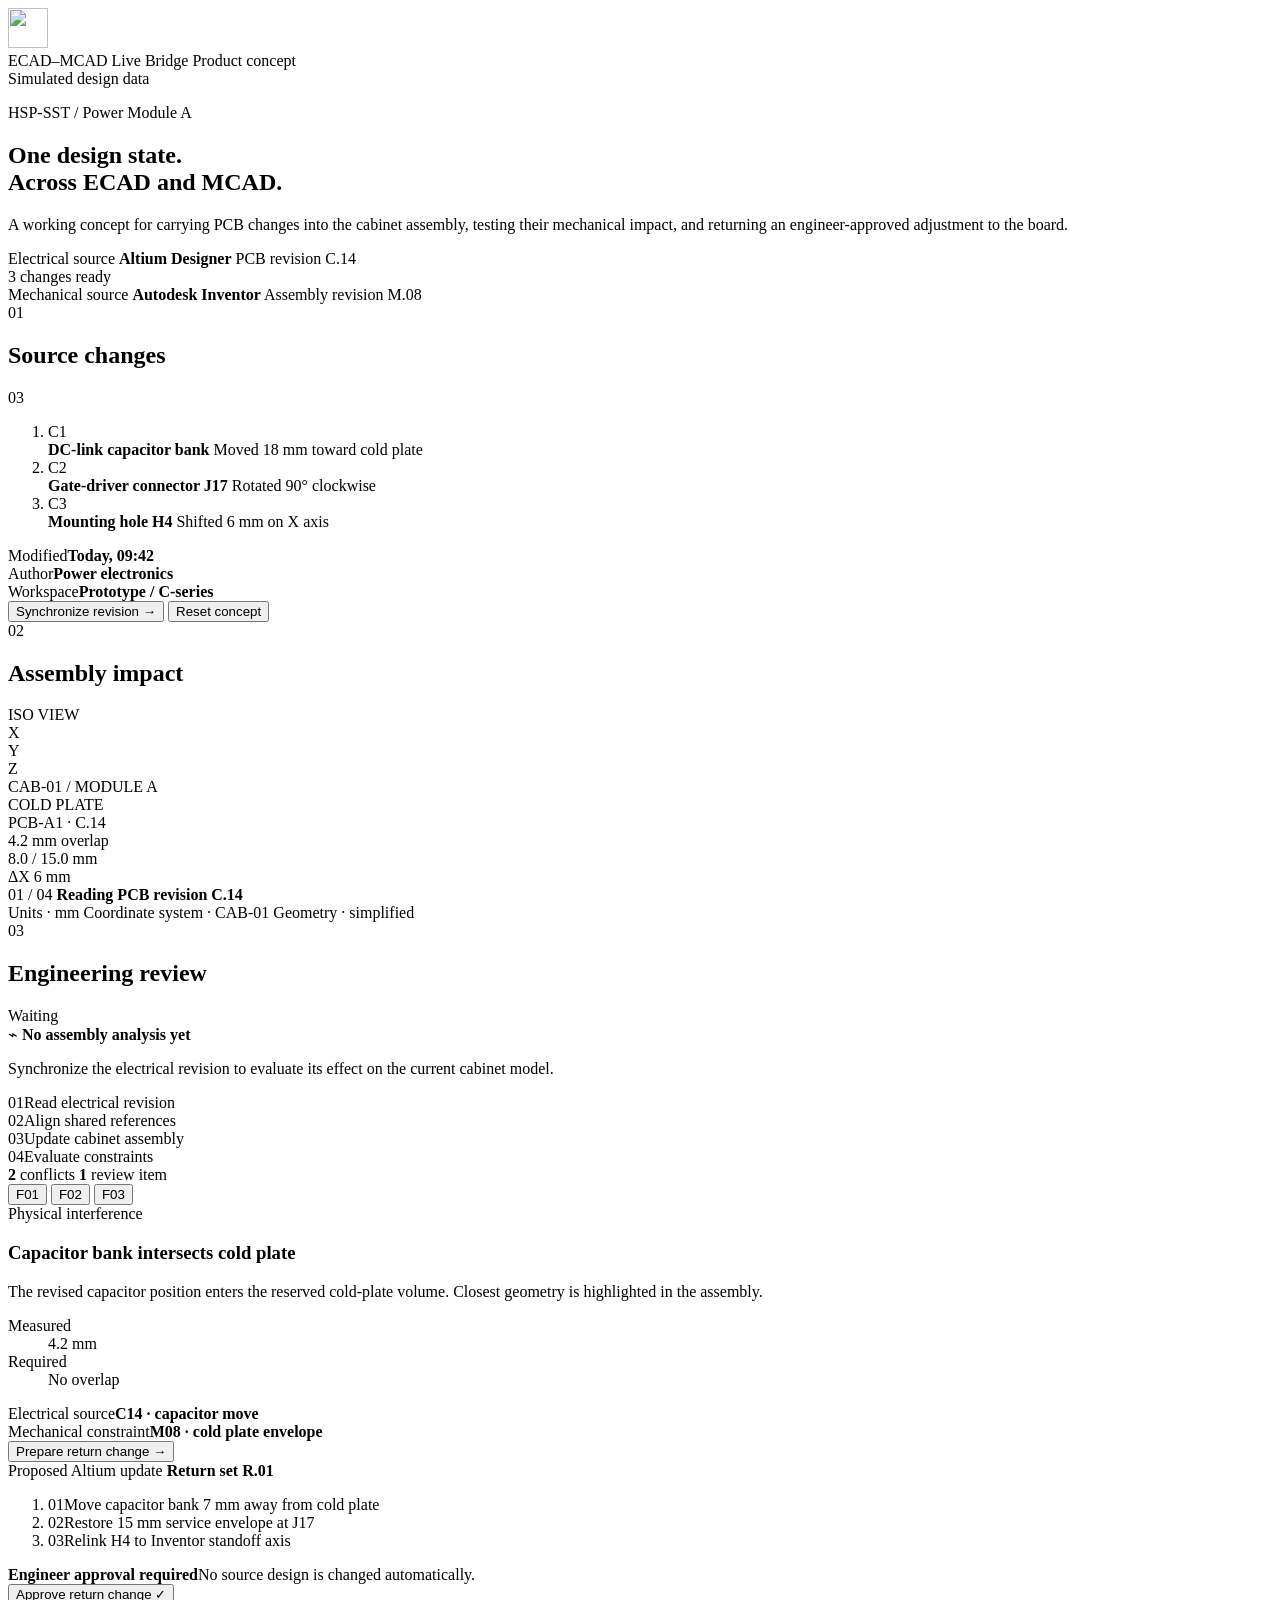
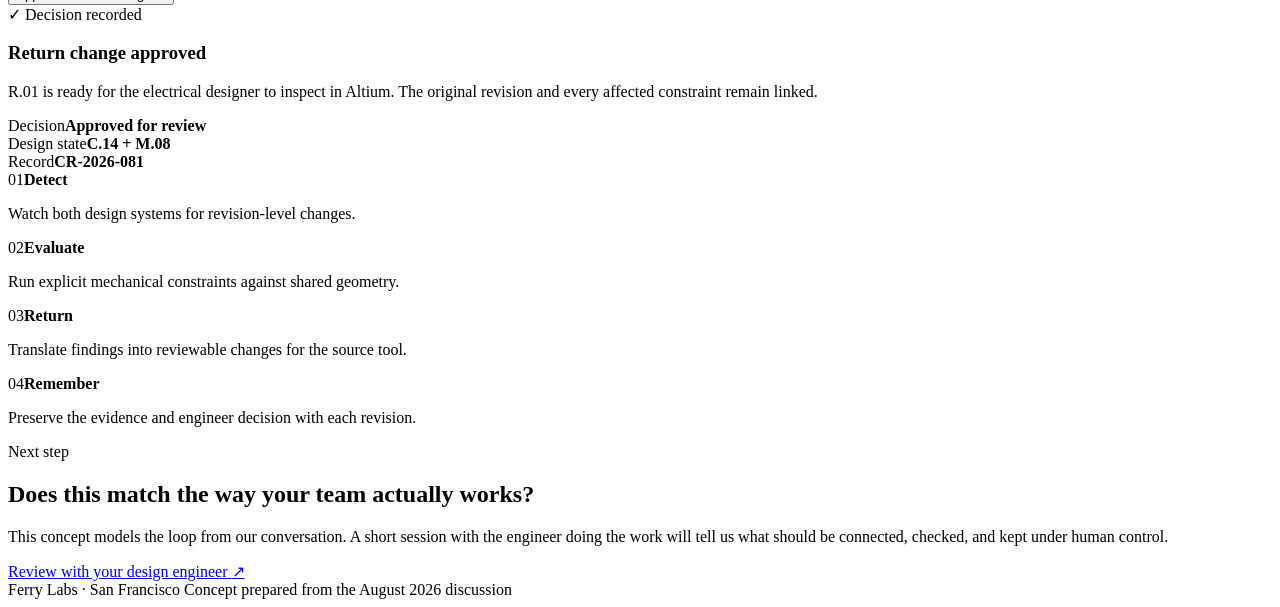
==== hyperscale-bridge.html @ 109f5da9 "Build Hyperscale ECAD-MCAD concept interface" ====
<!doctype html>
<html lang="en" data-stage="ready">
<head>
  <meta charset="utf-8">
  <meta name="viewport" content="width=device-width, initial-scale=1">
  <meta name="robots" content="noindex,nofollow">
  <title>ECAD–MCAD Live Bridge — Ferry Labs</title>
  <meta name="description" content="A Ferry Labs product concept for reviewing design changes across Altium Designer and Autodesk Inventor.">
  <link rel="icon" href="favicon.svg" type="image/svg+xml">
  <link rel="stylesheet" href="hyperscale-bridge.css?v=20260805">
  <script>document.documentElement.classList.add('js')</script>
</head>
<body>
  <header class="topbar">
    <a class="ferry-mark" href="index.html" aria-label="Ferry Labs home">
      <img src="ferry-logo-mark.png" alt="" width="40" height="40">
    </a>
    <div class="product-lockup">
      <span class="product-name">ECAD–MCAD Live Bridge</span>
      <span class="concept-label">Product concept</span>
    </div>
    <div class="simulation-note">
      <span class="simulation-dot" aria-hidden="true"></span>
      Simulated design data
    </div>
  </header>

  <main>
    <section class="intro" aria-labelledby="page-title">
      <div>
        <p class="eyebrow">HSP-SST / Power Module A</p>
        <h1 id="page-title">One design state.<br>Across ECAD and MCAD.</h1>
      </div>
      <p class="intro-copy">A working concept for carrying PCB changes into the cabinet assembly, testing their mechanical impact, and returning an engineer-approved adjustment to the board.</p>
    </section>

    <section class="connection-strip" aria-label="Connected design revisions">
      <article class="source-system">
        <div class="source-icon source-icon--pcb" aria-hidden="true"><i></i><i></i><i></i><i></i></div>
        <div>
          <span class="system-kicker">Electrical source</span>
          <strong>Altium Designer</strong>
          <span class="revision">PCB revision C.14</span>
        </div>
      </article>
      <div class="bridge-status" aria-live="polite">
        <span class="bridge-line" aria-hidden="true"></span>
        <span class="bridge-status-copy" data-status-copy>3 changes ready</span>
        <span class="bridge-line" aria-hidden="true"></span>
      </div>
      <article class="source-system source-system--right">
        <div class="source-icon source-icon--cad" aria-hidden="true"><i></i><i></i><i></i></div>
        <div>
          <span class="system-kicker">Mechanical source</span>
          <strong>Autodesk Inventor</strong>
          <span class="revision">Assembly revision M.08</span>
        </div>
      </article>
    </section>

    <section class="workbench" aria-label="Design synchronization workbench">
      <aside class="revision-panel panel">
        <div class="panel-heading">
          <div>
            <span class="panel-index">01</span>
            <h2>Source changes</h2>
          </div>
          <span class="count">03</span>
        </div>

        <ol class="change-list">
          <li class="change-row" data-change="cap-bank">
            <span class="change-number">C1</span>
            <div>
              <strong>DC-link capacitor bank</strong>
              <span>Moved 18 mm toward cold plate</span>
            </div>
            <span class="change-state" aria-label="Changed"></span>
          </li>
          <li class="change-row" data-change="gate-connector">
            <span class="change-number">C2</span>
            <div>
              <strong>Gate-driver connector J17</strong>
              <span>Rotated 90° clockwise</span>
            </div>
            <span class="change-state" aria-label="Changed"></span>
          </li>
          <li class="change-row" data-change="mount-h4">
            <span class="change-number">C3</span>
            <div>
              <strong>Mounting hole H4</strong>
              <span>Shifted 6 mm on X axis</span>
            </div>
            <span class="change-state" aria-label="Changed"></span>
          </li>
        </ol>

        <div class="revision-meta">
          <div><span>Modified</span><strong>Today, 09:42</strong></div>
          <div><span>Author</span><strong>Power electronics</strong></div>
          <div><span>Workspace</span><strong>Prototype / C-series</strong></div>
        </div>

        <button class="primary-action when-ready" type="button" data-action="START_SYNC">
          <span>Synchronize revision</span>
          <span aria-hidden="true">→</span>
        </button>
        <button class="text-action when-not-ready" type="button" data-action="RESET">Reset concept</button>
      </aside>

      <section class="model-panel panel" aria-labelledby="assembly-heading">
        <div class="panel-heading model-heading">
          <div>
            <span class="panel-index">02</span>
            <h2 id="assembly-heading">Assembly impact</h2>
          </div>
          <span class="view-control" aria-label="Isometric model view">ISO VIEW</span>
        </div>

        <div class="model-canvas" data-model-part="cabinet">
          <div class="axis axis--x"><span>X</span></div>
          <div class="axis axis--y"><span>Y</span></div>
          <div class="axis axis--z"><span>Z</span></div>

          <div class="cabinet-frame" aria-label="Simplified solid-state transformer cabinet model">
            <div class="cabinet-label">CAB-01 / MODULE A</div>
            <div class="rail rail--left"></div>
            <div class="rail rail--right"></div>
            <div class="cold-plate" data-model-part="cold-plate">
              <span>COLD PLATE</span>
              <i></i><i></i><i></i><i></i><i></i>
            </div>
            <div class="pcb" data-model-part="pcb">
              <span class="pcb-label">PCB-A1 · C.14</span>
              <div class="trace trace--one"></div>
              <div class="trace trace--two"></div>
              <div class="trace trace--three"></div>
              <div class="capacitor-bank" data-model-part="capacitor">
                <i></i><i></i><i></i><i></i>
              </div>
              <div class="connector" data-model-part="connector"><i></i><i></i><i></i></div>
              <div class="mount-point mount-point--one"></div>
              <div class="mount-point mount-point--two"></div>
              <div class="mount-point mount-point--three"></div>
              <div class="mount-point mount-point--four" data-model-part="mount"></div>
            </div>
            <div class="standoff-target" aria-hidden="true"></div>
            <div class="dimension dimension--collision"><span>4.2 mm overlap</span></div>
            <div class="dimension dimension--access"><span>8.0 / 15.0 mm</span></div>
            <div class="dimension dimension--mount"><span>ΔX 6 mm</span></div>
          </div>

          <div class="sync-overlay" aria-live="polite">
            <div class="sync-readout">
              <span class="sync-index" data-sync-index>01 / 04</span>
              <strong data-sync-label>Reading PCB revision C.14</strong>
              <span class="sync-meter"><i data-sync-meter></i></span>
            </div>
          </div>

          <div class="model-footer">
            <span>Units · mm</span>
            <span>Coordinate system · CAB-01</span>
            <span>Geometry · simplified</span>
          </div>
        </div>
      </section>

      <aside class="review-panel panel">
        <div class="panel-heading">
          <div>
            <span class="panel-index">03</span>
            <h2>Engineering review</h2>
          </div>
          <span class="review-status" data-review-status>Waiting</span>
        </div>

        <div class="empty-review when-ready">
          <span class="empty-mark" aria-hidden="true">⌁</span>
          <strong>No assembly analysis yet</strong>
          <p>Synchronize the electrical revision to evaluate its effect on the current cabinet model.</p>
        </div>

        <div class="sync-steps when-syncing" aria-label="Synchronization progress">
          <div class="sync-step" data-sync-step="0"><span>01</span>Read electrical revision</div>
          <div class="sync-step" data-sync-step="1"><span>02</span>Align shared references</div>
          <div class="sync-step" data-sync-step="2"><span>03</span>Update cabinet assembly</div>
          <div class="sync-step" data-sync-step="3"><span>04</span>Evaluate constraints</div>
        </div>

        <div class="review-content when-review">
          <div class="finding-summary">
            <span><strong>2</strong> conflicts</span>
            <span><strong>1</strong> review item</span>
          </div>

          <div class="finding-tabs" role="tablist" aria-label="Assembly findings">
            <button type="button" role="tab" aria-selected="true" data-finding="cold-plate">F01</button>
            <button type="button" role="tab" aria-selected="false" data-finding="service-access">F02</button>
            <button type="button" role="tab" aria-selected="false" data-finding="standoff">F03</button>
          </div>

          <article class="finding-detail" aria-live="polite">
            <span class="finding-type" data-finding-label>Physical interference</span>
            <h3 data-finding-title>Capacitor bank intersects cold plate</h3>
            <p data-finding-description>The revised capacitor position enters the reserved cold-plate volume. Closest geometry is highlighted in the assembly.</p>
            <dl class="finding-measures">
              <div><dt>Measured</dt><dd data-finding-measure>4.2 mm</dd></div>
              <div><dt>Required</dt><dd data-finding-expected>No overlap</dd></div>
            </dl>
            <div class="traceability">
              <div><span>Electrical source</span><strong data-finding-source>C14 · capacitor move</strong></div>
              <div><span>Mechanical constraint</span><strong data-finding-constraint>M08 · cold plate envelope</strong></div>
            </div>
          </article>

          <button class="primary-action when-review-only" type="button" data-action="CREATE_PROPOSAL">
            <span>Prepare return change</span>
            <span aria-hidden="true">→</span>
          </button>
        </div>

        <div class="proposal when-proposed">
          <div class="proposal-heading">
            <span>Proposed Altium update</span>
            <strong>Return set R.01</strong>
          </div>
          <ol>
            <li><span>01</span>Move capacitor bank 7 mm away from cold plate</li>
            <li><span>02</span>Restore 15 mm service envelope at J17</li>
            <li><span>03</span>Relink H4 to Inventor standoff axis</li>
          </ol>
          <div class="approval-gate">
            <span class="lock-mark" aria-hidden="true"></span>
            <div><strong>Engineer approval required</strong><span>No source design is changed automatically.</span></div>
          </div>
          <button class="primary-action" type="button" data-action="APPROVE">
            <span>Approve return change</span>
            <span aria-hidden="true">✓</span>
          </button>
        </div>

        <div class="approved-state when-approved">
          <span class="approved-mark" aria-hidden="true">✓</span>
          <span class="finding-type">Decision recorded</span>
          <h3>Return change approved</h3>
          <p>R.01 is ready for the electrical designer to inspect in Altium. The original revision and every affected constraint remain linked.</p>
          <div class="ledger">
            <div><span>Decision</span><strong>Approved for review</strong></div>
            <div><span>Design state</span><strong>C.14 + M.08</strong></div>
            <div><span>Record</span><strong>CR-2026-081</strong></div>
          </div>
        </div>
      </aside>
    </section>

    <section class="principle-strip" aria-label="Product principles">
      <div><span>01</span><strong>Detect</strong><p>Watch both design systems for revision-level changes.</p></div>
      <div><span>02</span><strong>Evaluate</strong><p>Run explicit mechanical constraints against shared geometry.</p></div>
      <div><span>03</span><strong>Return</strong><p>Translate findings into reviewable changes for the source tool.</p></div>
      <div><span>04</span><strong>Remember</strong><p>Preserve the evidence and engineer decision with each revision.</p></div>
    </section>

    <section class="final-cta">
      <div>
        <p class="eyebrow">Next step</p>
        <h2>Does this match the way your team actually works?</h2>
        <p>This concept models the loop from our conversation. A short session with the engineer doing the work will tell us what should be connected, checked, and kept under human control.</p>
      </div>
      <a href="mailto:contact@ferrylabs.ai?subject=Hyperscale%20Power%20design%20workflow">
        <span>Review with your design engineer</span>
        <span aria-hidden="true">↗</span>
      </a>
    </section>
  </main>

  <footer>
    <span>Ferry Labs · San Francisco</span>
    <span>Concept prepared from the August 2026 discussion</span>
  </footer>
  <script type="module" src="hyperscale-bridge.js?v=20260805"></script>
</body>
</html>
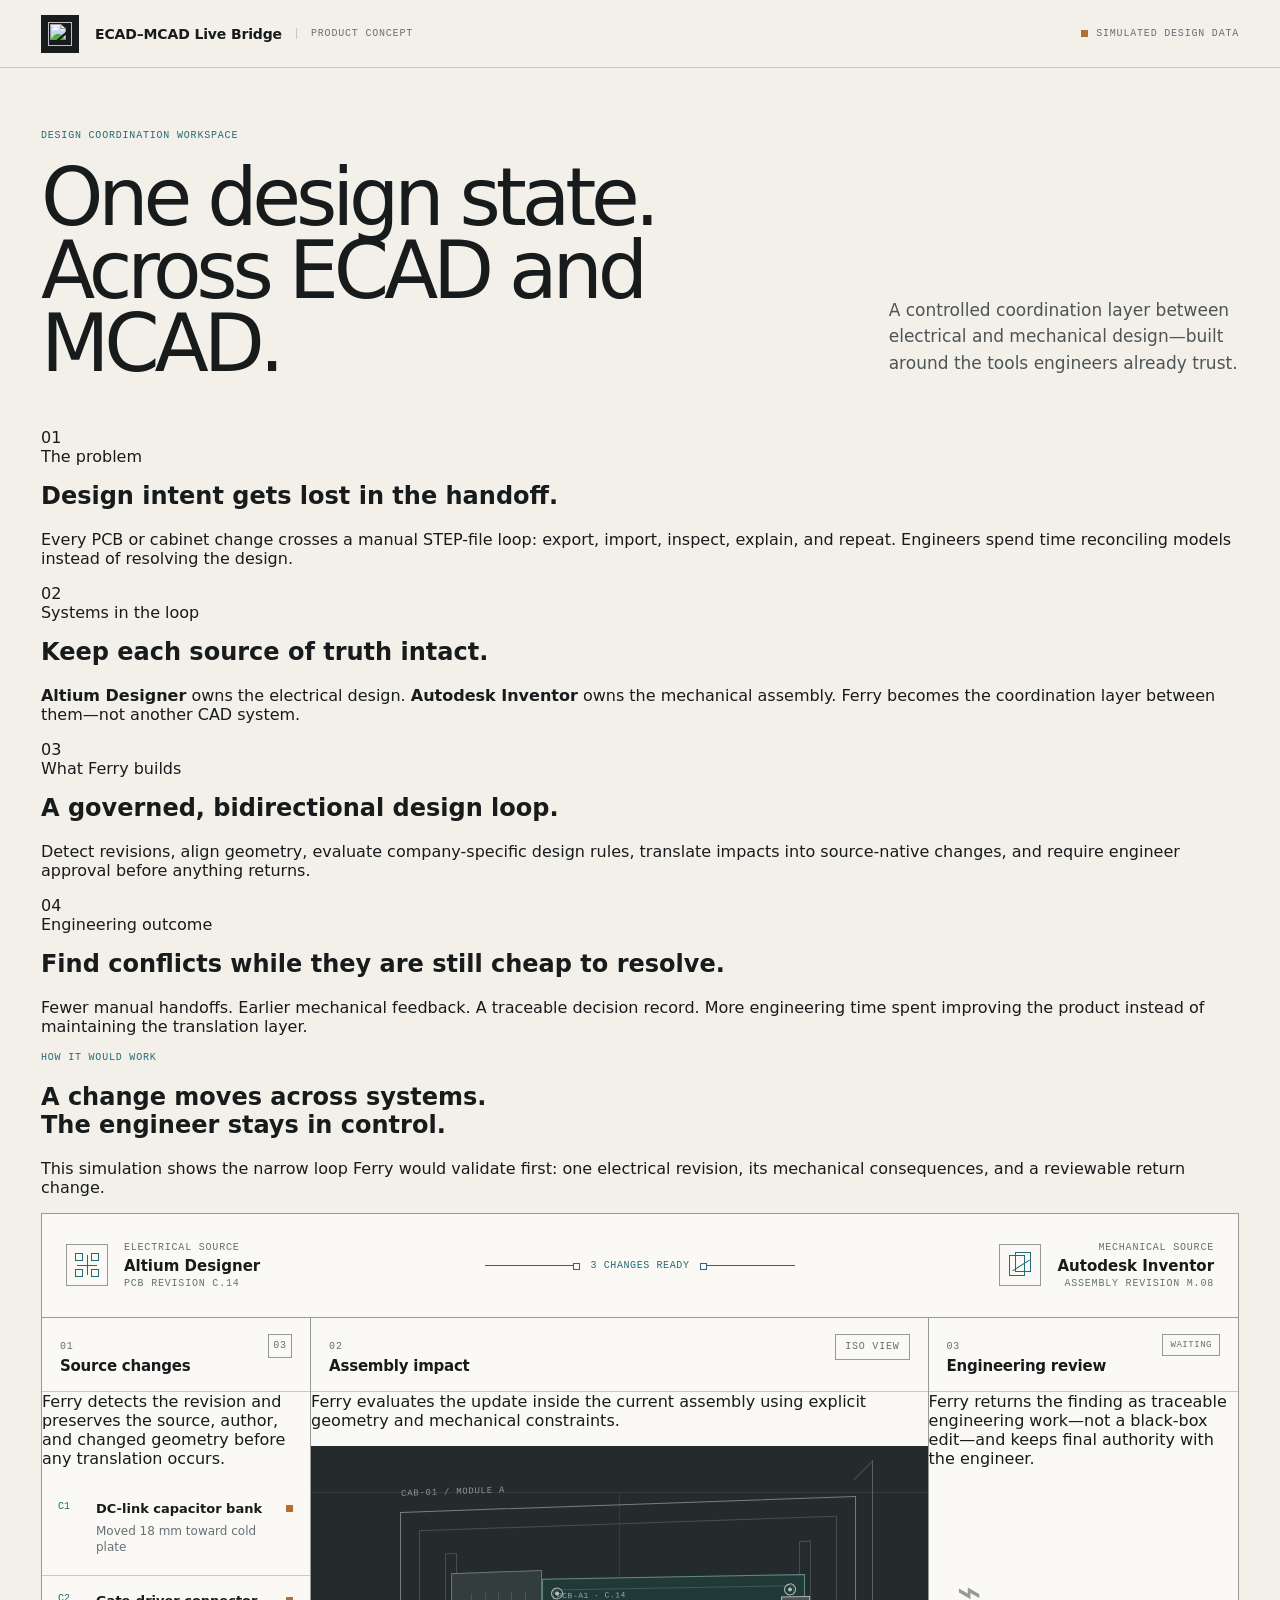
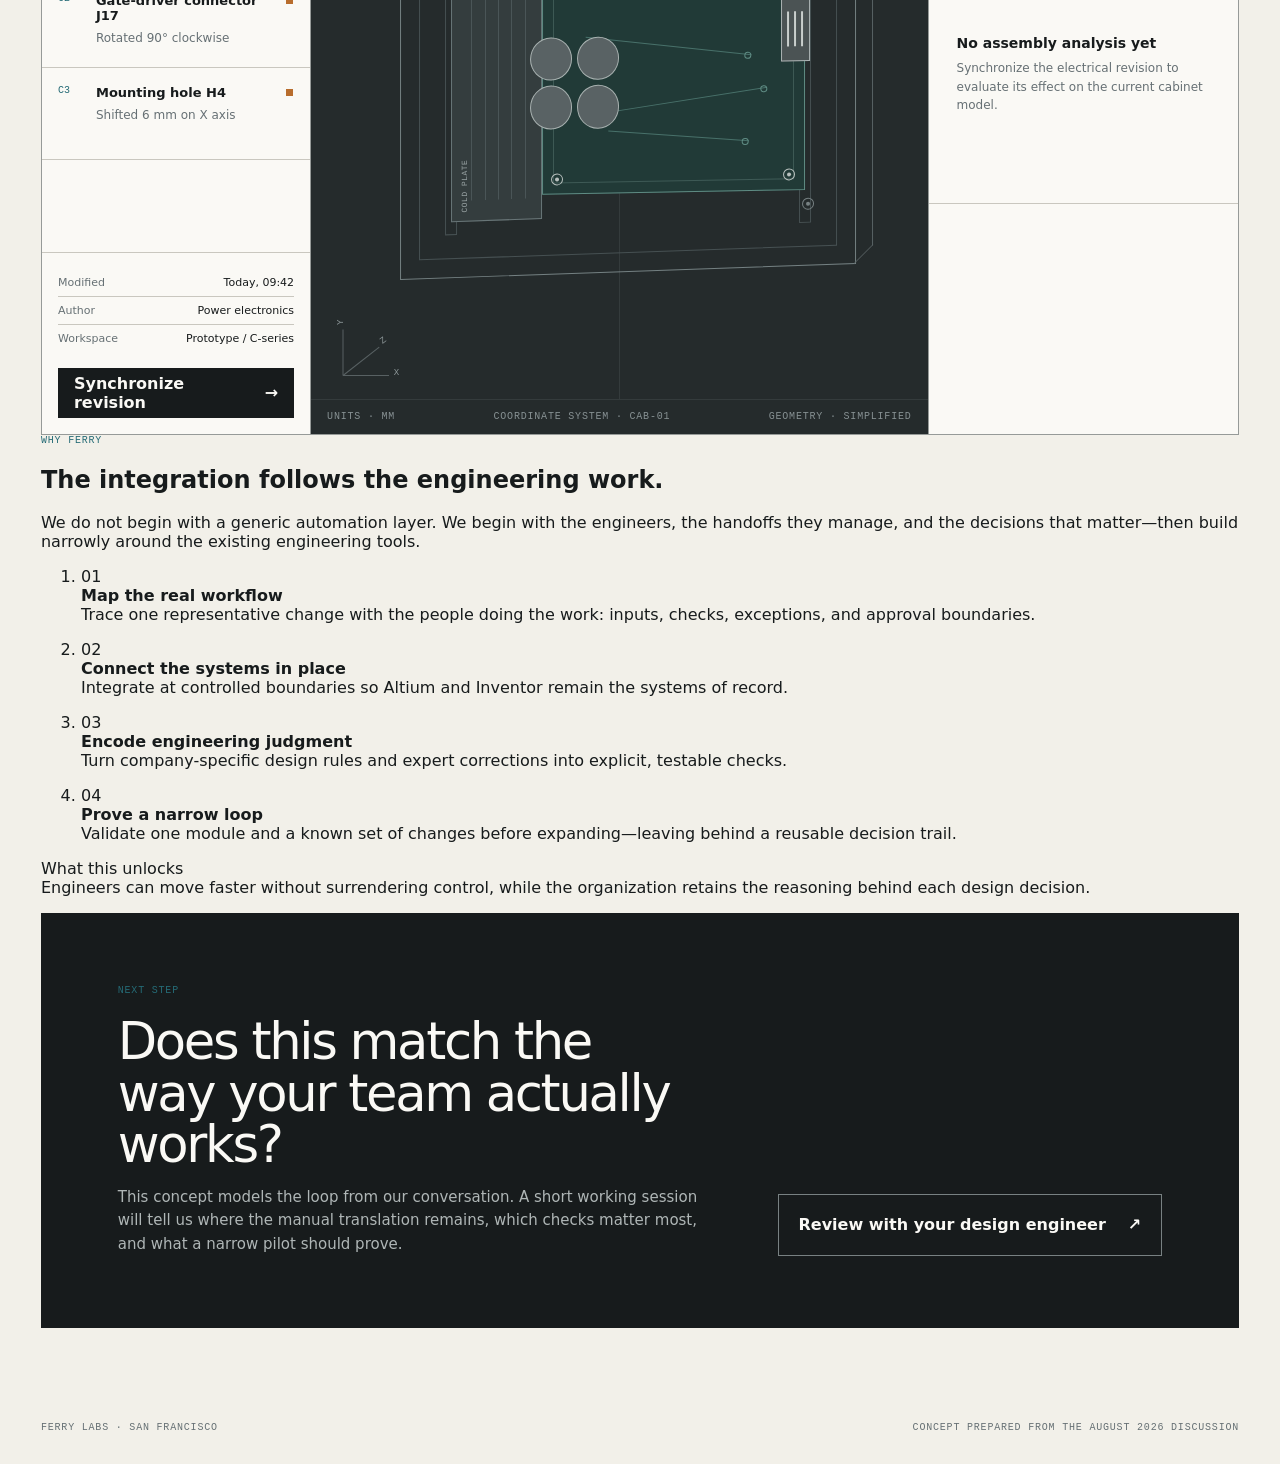
==== commit 4b0ee320: "Clarify the Hyperscale engineering workflow" ====
--- a/hyperscale-bridge.html
+++ b/hyperscale-bridge.html
@@ -7,7 +7,7 @@
   <title>ECAD–MCAD Live Bridge — Ferry Labs</title>
   <meta name="description" content="A Ferry Labs product concept for reviewing design changes across Altium Designer and Autodesk Inventor.">
   <link rel="icon" href="favicon.svg" type="image/svg+xml">
-  <link rel="stylesheet" href="hyperscale-bridge.css?v=20260805">
+  <link rel="stylesheet" href="hyperscale-bridge.css?v=20260805-story">
   <script>document.documentElement.classList.add('js')</script>
 </head>
 <body>
@@ -28,10 +28,53 @@
   <main>
     <section class="intro" aria-labelledby="page-title">
       <div>
-        <p class="eyebrow">HSP-SST / Power Module A</p>
+        <p class="eyebrow">Design coordination workspace</p>
         <h1 id="page-title">One design state.<br>Across ECAD and MCAD.</h1>
       </div>
-      <p class="intro-copy">A working concept for carrying PCB changes into the cabinet assembly, testing their mechanical impact, and returning an engineer-approved adjustment to the board.</p>
+      <p class="intro-copy">A controlled coordination layer between electrical and mechanical design—built around the tools engineers already trust.</p>
+    </section>
+
+    <section class="story-brief" aria-label="Product concept overview">
+      <article class="brief-item brief-item--problem">
+        <span class="brief-index">01</span>
+        <div>
+          <p class="brief-label">The problem</p>
+          <h2>Design intent gets lost in the handoff.</h2>
+          <p>Every PCB or cabinet change crosses a manual STEP-file loop: export, import, inspect, explain, and repeat. Engineers spend time reconciling models instead of resolving the design.</p>
+        </div>
+      </article>
+      <article class="brief-item">
+        <span class="brief-index">02</span>
+        <div>
+          <p class="brief-label">Systems in the loop</p>
+          <h2>Keep each source of truth intact.</h2>
+          <p><strong>Altium Designer</strong> owns the electrical design. <strong>Autodesk Inventor</strong> owns the mechanical assembly. Ferry becomes the coordination layer between them—not another CAD system.</p>
+        </div>
+      </article>
+      <article class="brief-item">
+        <span class="brief-index">03</span>
+        <div>
+          <p class="brief-label">What Ferry builds</p>
+          <h2>A governed, bidirectional design loop.</h2>
+          <p>Detect revisions, align geometry, evaluate company-specific design rules, translate impacts into source-native changes, and require engineer approval before anything returns.</p>
+        </div>
+      </article>
+      <article class="brief-item brief-item--outcome">
+        <span class="brief-index">04</span>
+        <div>
+          <p class="brief-label">Engineering outcome</p>
+          <h2>Find conflicts while they are still cheap to resolve.</h2>
+          <p>Fewer manual handoffs. Earlier mechanical feedback. A traceable decision record. More engineering time spent improving the product instead of maintaining the translation layer.</p>
+        </div>
+      </article>
+    </section>
+
+    <section class="workflow-intro" aria-labelledby="workflow-title">
+      <div>
+        <p class="eyebrow">How it would work</p>
+        <h2 id="workflow-title">A change moves across systems.<br>The engineer stays in control.</h2>
+      </div>
+      <p>This simulation shows the narrow loop Ferry would validate first: one electrical revision, its mechanical consequences, and a reviewable return change.</p>
     </section>
 
     <section class="connection-strip" aria-label="Connected design revisions">
@@ -67,6 +110,8 @@
           </div>
           <span class="count">03</span>
         </div>
+
+        <p class="workflow-context"><span>Ferry detects</span> the revision and preserves the source, author, and changed geometry before any translation occurs.</p>
 
         <ol class="change-list">
           <li class="change-row" data-change="cap-bank">
@@ -116,6 +161,8 @@
           </div>
           <span class="view-control" aria-label="Isometric model view">ISO VIEW</span>
         </div>
+
+        <p class="workflow-context"><span>Ferry evaluates</span> the update inside the current assembly using explicit geometry and mechanical constraints.</p>
 
         <div class="model-canvas" data-model-part="cabinet">
           <div class="axis axis--x"><span>X</span></div>
@@ -175,6 +222,8 @@
           <span class="review-status" data-review-status>Waiting</span>
         </div>
 
+        <p class="workflow-context"><span>Ferry returns</span> the finding as traceable engineering work—not a black-box edit—and keeps final authority with the engineer.</p>
+
         <div class="empty-review when-ready">
           <span class="empty-mark" aria-hidden="true">⌁</span>
           <strong>No assembly analysis yet</strong>
@@ -254,18 +303,41 @@
       </aside>
     </section>
 
-    <section class="principle-strip" aria-label="Product principles">
-      <div><span>01</span><strong>Detect</strong><p>Watch both design systems for revision-level changes.</p></div>
-      <div><span>02</span><strong>Evaluate</strong><p>Run explicit mechanical constraints against shared geometry.</p></div>
-      <div><span>03</span><strong>Return</strong><p>Translate findings into reviewable changes for the source tool.</p></div>
-      <div><span>04</span><strong>Remember</strong><p>Preserve the evidence and engineer decision with each revision.</p></div>
+    <section class="ferry-method" aria-labelledby="ferry-method-title">
+      <div class="method-intro">
+        <p class="eyebrow">Why Ferry</p>
+        <h2 id="ferry-method-title">The integration follows the engineering work.</h2>
+        <p>We do not begin with a generic automation layer. We begin with the engineers, the handoffs they manage, and the decisions that matter—then build narrowly around the existing engineering tools.</p>
+      </div>
+      <ol class="method-steps">
+        <li>
+          <span>01</span>
+          <div><strong>Map the real workflow</strong><p>Trace one representative change with the people doing the work: inputs, checks, exceptions, and approval boundaries.</p></div>
+        </li>
+        <li>
+          <span>02</span>
+          <div><strong>Connect the systems in place</strong><p>Integrate at controlled boundaries so Altium and Inventor remain the systems of record.</p></div>
+        </li>
+        <li>
+          <span>03</span>
+          <div><strong>Encode engineering judgment</strong><p>Turn company-specific design rules and expert corrections into explicit, testable checks.</p></div>
+        </li>
+        <li>
+          <span>04</span>
+          <div><strong>Prove a narrow loop</strong><p>Validate one module and a known set of changes before expanding—leaving behind a reusable decision trail.</p></div>
+        </li>
+      </ol>
+      <div class="method-outcome">
+        <span>What this unlocks</span>
+        <p>Engineers can move faster without surrendering control, while the organization retains the reasoning behind each design decision.</p>
+      </div>
     </section>
 
     <section class="final-cta">
       <div>
         <p class="eyebrow">Next step</p>
         <h2>Does this match the way your team actually works?</h2>
-        <p>This concept models the loop from our conversation. A short session with the engineer doing the work will tell us what should be connected, checked, and kept under human control.</p>
+        <p>This concept models the loop from our conversation. A short working session will tell us where the manual translation remains, which checks matter most, and what a narrow pilot should prove.</p>
       </div>
       <a href="mailto:contact@ferrylabs.ai?subject=Hyperscale%20Power%20design%20workflow">
         <span>Review with your design engineer</span>
--- a/hyperscale-bridge.css
+++ b/hyperscale-bridge.css
@@ -0,0 +1,1384 @@
+@font-face {
+  font-family: 'Geist Pixel';
+  src: url('fonts/GeistPixel.ttf') format('truetype');
+  font-display: swap;
+}
+
+@font-face {
+  font-family: 'Google Sans';
+  src: url('fonts/GoogleSans-Regular.ttf') format('truetype');
+  font-display: swap;
+}
+
+@font-face {
+  font-family: 'Google Sans';
+  src: url('fonts/GoogleSans-SemiBold.ttf') format('truetype');
+  font-weight: 600;
+  font-display: swap;
+}
+
+:root {
+  --paper: #f2f0e9;
+  --surface: #faf9f5;
+  --surface-2: #e8e5dc;
+  --ink: #171b1c;
+  --steel: #667074;
+  --line: #c9c7bf;
+  --line-dark: #969a98;
+  --signal: #256b76;
+  --signal-light: #d2e0df;
+  --amber: #b86d2d;
+  --amber-light: #ead8c5;
+  --failure: #b34435;
+  --failure-light: #ecd4cf;
+  --success: #386d54;
+  --success-light: #d6e2da;
+  --model: #252b2c;
+  --model-line: #586163;
+  --pad: clamp(18px, 3.2vw, 52px);
+}
+
+* {
+  box-sizing: border-box;
+}
+
+html {
+  scroll-behavior: smooth;
+}
+
+body {
+  margin: 0;
+  min-width: 320px;
+  background: var(--paper);
+  color: var(--ink);
+  font-family: 'Google Sans', system-ui, sans-serif;
+  font-variant-numeric: tabular-nums;
+  -webkit-font-smoothing: antialiased;
+}
+
+button,
+a {
+  color: inherit;
+  font: inherit;
+}
+
+button {
+  appearance: none;
+}
+
+button:focus-visible,
+a:focus-visible {
+  outline: 2px solid var(--signal);
+  outline-offset: 3px;
+}
+
+.topbar {
+  min-height: 68px;
+  padding: 12px var(--pad);
+  display: grid;
+  grid-template-columns: auto 1fr auto;
+  align-items: center;
+  gap: 16px;
+  border-bottom: 1px solid var(--line);
+}
+
+.ferry-mark {
+  width: 38px;
+  height: 38px;
+  display: grid;
+  place-items: center;
+  background: var(--ink);
+  text-decoration: none;
+}
+
+.ferry-mark img {
+  width: 24px;
+  height: 24px;
+  object-fit: contain;
+}
+
+.product-lockup,
+.simulation-note {
+  display: flex;
+  align-items: center;
+}
+
+.product-lockup {
+  gap: 14px;
+}
+
+.product-name {
+  font-size: 14px;
+  font-weight: 600;
+  letter-spacing: -0.01em;
+}
+
+.concept-label,
+.simulation-note,
+.eyebrow,
+.system-kicker,
+.revision,
+.panel-index,
+.count,
+.view-control,
+.finding-type,
+.proposal-heading span,
+.model-footer,
+footer {
+  font-family: 'Geist Pixel', ui-monospace, monospace;
+  font-size: 10px;
+  letter-spacing: 0.08em;
+  text-transform: uppercase;
+}
+
+.concept-label {
+  padding-left: 14px;
+  border-left: 1px solid var(--line);
+  color: var(--steel);
+}
+
+.simulation-note {
+  gap: 8px;
+  color: var(--steel);
+}
+
+.simulation-dot {
+  width: 7px;
+  height: 7px;
+  background: var(--amber);
+}
+
+main {
+  width: min(1680px, 100%);
+  margin: 0 auto;
+  padding: 0 var(--pad) 64px;
+}
+
+.intro {
+  min-height: 290px;
+  padding: 62px 0 48px;
+  display: grid;
+  grid-template-columns: minmax(0, 1.55fr) minmax(280px, 0.7fr);
+  align-items: end;
+  gap: 72px;
+}
+
+.eyebrow {
+  margin: 0 0 20px;
+  color: var(--signal);
+}
+
+h1,
+h2,
+h3,
+p {
+  margin-top: 0;
+}
+
+h1 {
+  margin-bottom: 0;
+  max-width: 780px;
+  font-size: clamp(45px, 6.2vw, 92px);
+  font-weight: 500;
+  letter-spacing: -0.065em;
+  line-height: 0.92;
+}
+
+.intro-copy {
+  margin-bottom: 4px;
+  max-width: 480px;
+  color: #4c5456;
+  font-size: 17px;
+  line-height: 1.55;
+}
+
+.connection-strip {
+  min-height: 104px;
+  display: grid;
+  grid-template-columns: minmax(220px, 1fr) minmax(160px, 0.7fr) minmax(220px, 1fr);
+  align-items: stretch;
+  border: 1px solid var(--line-dark);
+  border-bottom: 0;
+  background: var(--surface);
+}
+
+.source-system {
+  padding: 20px 24px;
+  display: flex;
+  align-items: center;
+  gap: 16px;
+}
+
+.source-system--right {
+  justify-content: flex-end;
+  text-align: right;
+}
+
+.source-system strong,
+.source-system span {
+  display: block;
+}
+
+.source-system strong {
+  margin: 4px 0 3px;
+  font-size: 15px;
+}
+
+.system-kicker,
+.revision {
+  color: var(--steel);
+}
+
+.source-icon {
+  position: relative;
+  width: 42px;
+  height: 42px;
+  flex: 0 0 42px;
+  border: 1px solid var(--line-dark);
+}
+
+.source-icon--pcb i {
+  position: absolute;
+  width: 8px;
+  height: 8px;
+  border: 1px solid var(--signal);
+}
+
+.source-icon--pcb i:nth-child(1) { top: 8px; left: 8px; }
+.source-icon--pcb i:nth-child(2) { top: 8px; right: 8px; }
+.source-icon--pcb i:nth-child(3) { bottom: 8px; left: 8px; }
+.source-icon--pcb i:nth-child(4) { right: 8px; bottom: 8px; }
+
+.source-icon--pcb::before,
+.source-icon--pcb::after {
+  content: '';
+  position: absolute;
+  background: var(--signal);
+}
+
+.source-icon--pcb::before { top: 20px; left: 10px; width: 20px; height: 1px; }
+.source-icon--pcb::after { top: 10px; left: 20px; width: 1px; height: 20px; }
+
+.source-icon--cad i {
+  position: absolute;
+  border: 1px solid var(--signal);
+}
+
+.source-icon--cad i:nth-child(1) { inset: 10px 15px 9px 9px; }
+.source-icon--cad i:nth-child(2) { inset: 7px 9px 13px 15px; }
+.source-icon--cad i:nth-child(3) { top: 20px; left: 11px; width: 20px; height: 1px; border: 0; background: var(--signal); transform: rotate(-32deg); }
+
+.bridge-status {
+  display: grid;
+  grid-template-columns: 1fr auto 1fr;
+  align-items: center;
+  gap: 10px;
+  color: var(--signal);
+  font-family: 'Geist Pixel', ui-monospace, monospace;
+  font-size: 10px;
+  letter-spacing: 0.06em;
+  text-transform: uppercase;
+}
+
+.bridge-line {
+  height: 1px;
+  background: var(--signal);
+}
+
+.bridge-line:first-child::after,
+.bridge-line:last-child::before {
+  content: '';
+  display: block;
+  width: 5px;
+  height: 5px;
+  margin-top: -2px;
+  border: 1px solid var(--signal);
+  background: var(--surface);
+}
+
+.bridge-line:first-child::after { margin-left: auto; }
+
+.workbench {
+  min-height: 660px;
+  display: grid;
+  grid-template-columns: minmax(250px, 0.76fr) minmax(520px, 1.75fr) minmax(290px, 0.88fr);
+  border: 1px solid var(--line-dark);
+  background: var(--surface);
+}
+
+.panel {
+  min-width: 0;
+}
+
+.model-panel,
+.review-panel {
+  border-left: 1px solid var(--line-dark);
+}
+
+.revision-panel,
+.review-panel {
+  display: flex;
+  flex-direction: column;
+}
+
+.panel-heading {
+  min-height: 70px;
+  padding: 16px 18px;
+  display: flex;
+  align-items: flex-start;
+  justify-content: space-between;
+  gap: 12px;
+  border-bottom: 1px solid var(--line);
+}
+
+.panel-heading h2 {
+  margin: 4px 0 0;
+  font-size: 15px;
+  font-weight: 600;
+  letter-spacing: -0.015em;
+}
+
+.panel-index,
+.count {
+  color: var(--steel);
+}
+
+.count {
+  width: 24px;
+  height: 24px;
+  display: grid;
+  place-items: center;
+  border: 1px solid var(--line-dark);
+}
+
+.change-list {
+  margin: 0;
+  padding: 0;
+  list-style: none;
+}
+
+.change-row {
+  min-height: 92px;
+  padding: 17px 16px;
+  display: grid;
+  grid-template-columns: 28px 1fr 8px;
+  gap: 10px;
+  border-bottom: 1px solid var(--line);
+}
+
+.change-number {
+  color: var(--signal);
+  font-family: 'Geist Pixel', ui-monospace, monospace;
+  font-size: 10px;
+}
+
+.change-row strong,
+.change-row span {
+  display: block;
+}
+
+.change-row strong {
+  margin-bottom: 7px;
+  font-size: 13px;
+}
+
+.change-row div > span {
+  color: var(--steel);
+  font-size: 12px;
+  line-height: 1.35;
+}
+
+.change-state {
+  width: 7px;
+  height: 7px;
+  margin-top: 4px;
+  background: var(--amber);
+}
+
+.revision-meta {
+  margin-top: auto;
+  padding: 16px;
+  border-top: 1px solid var(--line);
+}
+
+.revision-meta div,
+.traceability div,
+.ledger div {
+  padding: 7px 0;
+  display: flex;
+  justify-content: space-between;
+  gap: 12px;
+  border-bottom: 1px solid var(--line);
+  font-size: 11px;
+}
+
+.revision-meta div:last-child,
+.traceability div:last-child,
+.ledger div:last-child {
+  border-bottom: 0;
+}
+
+.revision-meta span,
+.traceability span,
+.ledger span {
+  color: var(--steel);
+}
+
+.revision-meta strong,
+.traceability strong,
+.ledger strong {
+  font-weight: 500;
+  text-align: right;
+}
+
+.primary-action,
+.text-action {
+  min-height: 50px;
+  border: 0;
+  cursor: pointer;
+}
+
+.primary-action {
+  width: calc(100% - 32px);
+  margin: 0 16px 16px;
+  padding: 0 16px;
+  display: flex;
+  align-items: center;
+  justify-content: space-between;
+  gap: 12px;
+  background: var(--ink);
+  color: var(--surface);
+  font-weight: 600;
+  text-align: left;
+}
+
+.primary-action:hover {
+  background: var(--signal);
+}
+
+.text-action {
+  margin: 0 16px 12px;
+  background: transparent;
+  color: var(--steel);
+  font-family: 'Geist Pixel', ui-monospace, monospace;
+  font-size: 10px;
+  text-transform: uppercase;
+}
+
+.view-control {
+  height: 26px;
+  padding: 0 9px;
+  display: flex;
+  align-items: center;
+  border: 1px solid var(--line-dark);
+  color: var(--steel);
+}
+
+.model-canvas {
+  position: relative;
+  min-height: 588px;
+  overflow: hidden;
+  background: var(--model);
+}
+
+.model-canvas::before,
+.model-canvas::after {
+  content: '';
+  position: absolute;
+  pointer-events: none;
+}
+
+.model-canvas::before {
+  inset: 46px 0 34px;
+  border-top: 1px solid #343b3c;
+  border-bottom: 1px solid #343b3c;
+}
+
+.model-canvas::after {
+  top: 46px;
+  bottom: 34px;
+  left: 50%;
+  border-left: 1px solid #343b3c;
+}
+
+.axis {
+  position: absolute;
+  z-index: 3;
+  left: 32px;
+  bottom: 58px;
+  width: 46px;
+  height: 1px;
+  background: var(--model-line);
+  transform-origin: left center;
+}
+
+.axis span {
+  position: absolute;
+  right: -10px;
+  top: -7px;
+  color: #8c9698;
+  font: 9px 'Geist Pixel', monospace;
+}
+
+.axis--y { transform: rotate(-90deg); }
+.axis--z { transform: rotate(-38deg); }
+
+.cabinet-frame {
+  position: absolute;
+  z-index: 2;
+  top: 10%;
+  left: 50%;
+  width: min(74%, 620px);
+  aspect-ratio: 1.24;
+  border: 1px solid #748082;
+  transform: translateX(-48%) skewY(-2deg);
+}
+
+.cabinet-frame::before,
+.cabinet-frame::after {
+  content: '';
+  position: absolute;
+  pointer-events: none;
+}
+
+.cabinet-frame::before {
+  inset: 18px;
+  border: 1px solid #465052;
+}
+
+.cabinet-frame::after {
+  top: -18px;
+  right: -18px;
+  width: 18px;
+  height: calc(100% + 17px);
+  border: 1px solid #596365;
+  border-left: 0;
+  transform: skewY(-44deg);
+  transform-origin: bottom left;
+}
+
+.cabinet-label {
+  position: absolute;
+  top: -24px;
+  left: 0;
+  color: #8c9698;
+  font: 9px 'Geist Pixel', monospace;
+  letter-spacing: 0.08em;
+}
+
+.rail {
+  position: absolute;
+  top: 42px;
+  bottom: 42px;
+  width: 12px;
+  border: 1px solid #465052;
+}
+
+.rail--left { left: 44px; }
+.rail--right { right: 44px; }
+
+.cold-plate {
+  position: absolute;
+  top: 17%;
+  left: 11%;
+  bottom: 15%;
+  width: 20%;
+  border: 1px solid #687577;
+  background: #343d3e;
+}
+
+.cold-plate > span,
+.pcb-label {
+  position: absolute;
+  color: #9aa4a5;
+  font: 8px 'Geist Pixel', monospace;
+  letter-spacing: 0.06em;
+}
+
+.cold-plate > span {
+  left: 8px;
+  bottom: 8px;
+  writing-mode: vertical-rl;
+  transform: rotate(180deg);
+}
+
+.cold-plate i {
+  position: absolute;
+  top: 8%;
+  bottom: 8%;
+  width: 1px;
+  background: #4b5759;
+}
+
+.cold-plate i:nth-of-type(1) { left: 22%; }
+.cold-plate i:nth-of-type(2) { left: 37%; }
+.cold-plate i:nth-of-type(3) { left: 52%; }
+.cold-plate i:nth-of-type(4) { left: 67%; }
+.cold-plate i:nth-of-type(5) { left: 82%; }
+
+.pcb {
+  position: absolute;
+  top: 20%;
+  right: 11%;
+  width: 58%;
+  height: 59%;
+  border: 1px solid #5f8c84;
+  background: #213a37;
+  transform: skewY(1deg);
+}
+
+.pcb::before {
+  content: '';
+  position: absolute;
+  inset: 10px;
+  border: 1px solid #3e5a56;
+}
+
+.pcb-label {
+  top: 12px;
+  left: 14px;
+}
+
+.trace {
+  position: absolute;
+  height: 1px;
+  background: #48716a;
+}
+
+.trace::after {
+  content: '';
+  position: absolute;
+  right: 0;
+  width: 5px;
+  height: 5px;
+  margin-top: -2px;
+  border: 1px solid #5f8c84;
+  border-radius: 50%;
+}
+
+.trace--one { top: 32%; left: 16%; width: 64%; transform: rotate(7deg); }
+.trace--two { top: 58%; left: 14%; width: 72%; transform: rotate(-8deg); }
+.trace--three { top: 74%; left: 25%; width: 54%; transform: rotate(5deg); }
+
+.capacitor-bank {
+  position: absolute;
+  top: 27%;
+  left: -5%;
+  width: 34%;
+  height: 43%;
+  display: grid;
+  grid-template-columns: 1fr 1fr;
+  gap: 5px;
+}
+
+.capacitor-bank i {
+  display: block;
+  border: 1px solid #a8b1b0;
+  background: #596264;
+  border-radius: 50%;
+}
+
+.connector {
+  position: absolute;
+  top: 10%;
+  right: -2%;
+  width: 11%;
+  height: 30%;
+  display: flex;
+  align-items: center;
+  justify-content: space-evenly;
+  border: 1px solid #abb3b3;
+  background: #4b5354;
+}
+
+.connector i {
+  width: 2px;
+  height: 55%;
+  background: #c9cecc;
+}
+
+.mount-point,
+.standoff-target {
+  position: absolute;
+  width: 12px;
+  height: 12px;
+  border: 1px solid #b8c0be;
+  border-radius: 50%;
+}
+
+.mount-point::after,
+.standoff-target::after {
+  content: '';
+  position: absolute;
+  inset: 3px;
+  border-radius: 50%;
+  background: #b8c0be;
+}
+
+.mount-point--one { top: 8px; left: 8px; }
+.mount-point--two { top: 8px; right: 8px; }
+.mount-point--three { bottom: 8px; left: 8px; }
+.mount-point--four { right: 9px; bottom: 9px; }
+
+.standoff-target {
+  right: 9%;
+  bottom: 15%;
+  border-color: #778183;
+}
+
+.standoff-target::after {
+  background: #778183;
+}
+
+.dimension {
+  position: absolute;
+  display: none;
+  z-index: 5;
+  color: #f1b5aa;
+  font: 9px 'Geist Pixel', monospace;
+  letter-spacing: 0.04em;
+}
+
+.dimension::before {
+  content: '';
+  position: absolute;
+  border-top: 1px solid currentColor;
+}
+
+.dimension--collision { top: 45%; left: 24%; }
+.dimension--collision::before { top: 18px; left: 0; width: 72px; transform: rotate(-18deg); transform-origin: left; }
+.dimension--access { top: 24%; right: 2%; }
+.dimension--access::before { top: 18px; right: 0; width: 62px; transform: rotate(12deg); transform-origin: right; }
+.dimension--mount { right: 10%; bottom: 9%; }
+.dimension--mount::before { right: 0; bottom: 18px; width: 50px; transform: rotate(-32deg); transform-origin: right; }
+
+.model-footer {
+  position: absolute;
+  z-index: 7;
+  right: 16px;
+  bottom: 12px;
+  left: 16px;
+  display: flex;
+  justify-content: space-between;
+  gap: 12px;
+  color: #879193;
+}
+
+.sync-overlay {
+  position: absolute;
+  z-index: 10;
+  inset: 0;
+  display: none;
+  align-items: center;
+  justify-content: center;
+  background: rgba(23, 27, 28, 0.9);
+}
+
+.sync-readout {
+  width: min(74%, 430px);
+  color: #f4f2ec;
+}
+
+.sync-readout strong,
+.sync-readout span {
+  display: block;
+}
+
+.sync-index {
+  margin-bottom: 14px;
+  color: #8baeb0;
+  font: 10px 'Geist Pixel', monospace;
+}
+
+.sync-readout strong {
+  margin-bottom: 20px;
+  font-size: 18px;
+  font-weight: 500;
+}
+
+.sync-meter {
+  height: 2px;
+  background: #465052;
+}
+
+.sync-meter i {
+  display: block;
+  width: 25%;
+  height: 100%;
+  background: #75a7aa;
+  transition: width 280ms ease;
+}
+
+.review-status {
+  padding: 5px 7px;
+  border: 1px solid var(--line-dark);
+  color: var(--steel);
+  font: 9px 'Geist Pixel', monospace;
+  letter-spacing: 0.06em;
+  text-transform: uppercase;
+}
+
+.empty-review {
+  min-height: 320px;
+  padding: 48px 28px;
+  display: flex;
+  flex-direction: column;
+  justify-content: center;
+  border-bottom: 1px solid var(--line);
+}
+
+.empty-mark {
+  margin-bottom: 22px;
+  color: var(--line-dark);
+  font-size: 42px;
+  line-height: 1;
+}
+
+.empty-review strong {
+  margin-bottom: 8px;
+  font-size: 14px;
+}
+
+.empty-review p,
+.finding-detail p,
+.approved-state p {
+  margin-bottom: 0;
+  color: var(--steel);
+  font-size: 12px;
+  line-height: 1.55;
+}
+
+.sync-steps {
+  padding: 14px 18px;
+}
+
+.sync-step {
+  min-height: 56px;
+  padding: 12px 0;
+  display: grid;
+  grid-template-columns: 30px 1fr;
+  align-items: center;
+  border-bottom: 1px solid var(--line);
+  color: var(--steel);
+  font-size: 12px;
+}
+
+.sync-step span {
+  font: 9px 'Geist Pixel', monospace;
+}
+
+.sync-step.is-active {
+  color: var(--ink);
+}
+
+.sync-step.is-active span {
+  color: var(--signal);
+}
+
+.finding-summary {
+  display: grid;
+  grid-template-columns: 1fr 1fr;
+  border-bottom: 1px solid var(--line);
+}
+
+.finding-summary span {
+  padding: 14px 16px;
+  color: var(--steel);
+  font-size: 11px;
+}
+
+.finding-summary span:first-child {
+  border-right: 1px solid var(--line);
+}
+
+.finding-summary strong {
+  margin-right: 5px;
+  color: var(--failure);
+  font-size: 15px;
+}
+
+.finding-tabs {
+  padding: 12px 16px 0;
+  display: flex;
+  gap: 6px;
+}
+
+.finding-tabs button {
+  width: 42px;
+  height: 28px;
+  border: 1px solid var(--line-dark);
+  background: transparent;
+  color: var(--steel);
+  cursor: pointer;
+  font: 9px 'Geist Pixel', monospace;
+}
+
+.finding-tabs button[aria-selected='true'] {
+  border-color: var(--failure);
+  background: var(--failure-light);
+  color: var(--failure);
+}
+
+.finding-detail {
+  padding: 18px 16px 16px;
+}
+
+.finding-type {
+  display: block;
+  margin-bottom: 8px;
+  color: var(--failure);
+}
+
+.finding-detail h3,
+.approved-state h3 {
+  margin-bottom: 8px;
+  font-size: 17px;
+  line-height: 1.2;
+}
+
+.finding-measures {
+  margin: 18px 0 12px;
+  display: grid;
+  grid-template-columns: 1fr 1fr;
+  border: 1px solid var(--line-dark);
+}
+
+.finding-measures div {
+  padding: 11px;
+}
+
+.finding-measures div:first-child {
+  border-right: 1px solid var(--line-dark);
+}
+
+.finding-measures dt {
+  margin-bottom: 5px;
+  color: var(--steel);
+  font: 8px 'Geist Pixel', monospace;
+  letter-spacing: 0.06em;
+  text-transform: uppercase;
+}
+
+.finding-measures dd {
+  margin: 0;
+  font-size: 14px;
+  font-weight: 600;
+}
+
+.traceability {
+  margin-bottom: 16px;
+}
+
+.proposal {
+  padding-top: 4px;
+}
+
+.proposal-heading {
+  padding: 16px;
+  display: flex;
+  justify-content: space-between;
+  border-bottom: 1px solid var(--line);
+}
+
+.proposal-heading span {
+  color: var(--signal);
+}
+
+.proposal-heading strong {
+  font-size: 11px;
+}
+
+.proposal ol {
+  margin: 0;
+  padding: 0;
+  list-style: none;
+}
+
+.proposal li {
+  min-height: 60px;
+  padding: 12px 16px;
+  display: grid;
+  grid-template-columns: 28px 1fr;
+  align-items: center;
+  gap: 8px;
+  border-bottom: 1px solid var(--line);
+  font-size: 12px;
+  line-height: 1.4;
+}
+
+.proposal li span {
+  color: var(--signal);
+  font: 9px 'Geist Pixel', monospace;
+}
+
+.approval-gate {
+  margin: 16px;
+  padding: 12px;
+  display: grid;
+  grid-template-columns: 24px 1fr;
+  gap: 8px;
+  background: var(--amber-light);
+  border-left: 2px solid var(--amber);
+}
+
+.approval-gate strong,
+.approval-gate span {
+  display: block;
+}
+
+.approval-gate strong {
+  margin-bottom: 4px;
+  font-size: 11px;
+}
+
+.approval-gate span {
+  color: #755437;
+  font-size: 10px;
+  line-height: 1.4;
+}
+
+.lock-mark {
+  position: relative;
+  width: 14px;
+  height: 11px;
+  margin: 7px 0 0 2px;
+  border: 1px solid var(--amber);
+}
+
+.lock-mark::before {
+  content: '';
+  position: absolute;
+  left: 3px;
+  bottom: 8px;
+  width: 6px;
+  height: 6px;
+  border: 1px solid var(--amber);
+  border-bottom: 0;
+  border-radius: 6px 6px 0 0;
+}
+
+.approved-state {
+  padding: 30px 18px;
+}
+
+.approved-mark {
+  width: 38px;
+  height: 38px;
+  margin-bottom: 26px;
+  display: grid;
+  place-items: center;
+  background: var(--success);
+  color: white;
+  font-size: 18px;
+}
+
+.approved-state .finding-type {
+  color: var(--success);
+}
+
+.ledger {
+  margin-top: 26px;
+  padding-top: 8px;
+  border-top: 1px solid var(--line-dark);
+}
+
+.principle-strip {
+  display: grid;
+  grid-template-columns: repeat(4, 1fr);
+  border: 1px solid var(--line-dark);
+  border-top: 0;
+  background: var(--surface-2);
+}
+
+.principle-strip > div {
+  min-height: 150px;
+  padding: 22px;
+  border-right: 1px solid var(--line-dark);
+}
+
+.principle-strip > div:last-child {
+  border-right: 0;
+}
+
+.principle-strip span {
+  display: block;
+  margin-bottom: 26px;
+  color: var(--signal);
+  font: 9px 'Geist Pixel', monospace;
+}
+
+.principle-strip strong {
+  display: block;
+  margin-bottom: 7px;
+  font-size: 14px;
+}
+
+.principle-strip p {
+  margin: 0;
+  color: var(--steel);
+  font-size: 12px;
+  line-height: 1.45;
+}
+
+.final-cta {
+  min-height: 360px;
+  padding: 72px clamp(28px, 6vw, 94px);
+  display: grid;
+  grid-template-columns: 1.4fr auto;
+  align-items: end;
+  gap: 80px;
+  background: var(--ink);
+  color: var(--surface);
+}
+
+.final-cta h2 {
+  margin-bottom: 16px;
+  max-width: 780px;
+  font-size: clamp(34px, 4vw, 60px);
+  font-weight: 500;
+  letter-spacing: -0.045em;
+  line-height: 1;
+}
+
+.final-cta p:not(.eyebrow) {
+  max-width: 700px;
+  margin-bottom: 0;
+  color: #afb6b6;
+  font-size: 15px;
+  line-height: 1.55;
+}
+
+.final-cta a {
+  min-width: 286px;
+  min-height: 62px;
+  padding: 0 20px;
+  display: flex;
+  align-items: center;
+  justify-content: space-between;
+  gap: 22px;
+  border: 1px solid #788182;
+  color: var(--surface);
+  text-decoration: none;
+  font-weight: 600;
+}
+
+.final-cta a:hover {
+  border-color: #9bc4c5;
+  color: #b7dedf;
+}
+
+footer {
+  min-height: 72px;
+  padding: 0 var(--pad);
+  display: flex;
+  align-items: center;
+  justify-content: space-between;
+  gap: 20px;
+  color: var(--steel);
+}
+
+.when-not-ready,
+.when-syncing,
+.when-review,
+.when-proposed,
+.when-approved,
+.sync-overlay {
+  display: none;
+}
+
+.js[data-stage='syncing'] .when-ready,
+.js[data-stage='review'] .when-ready,
+.js[data-stage='proposed'] .when-ready,
+.js[data-stage='approved'] .when-ready,
+.js[data-stage='proposed'] .when-review-only,
+.js[data-stage='approved'] .when-review-only {
+  display: none;
+}
+
+.js[data-stage='syncing'] .when-not-ready,
+.js[data-stage='review'] .when-not-ready,
+.js[data-stage='proposed'] .when-not-ready,
+.js[data-stage='approved'] .when-not-ready {
+  display: block;
+}
+
+.js[data-stage='syncing'] .when-syncing,
+.js[data-stage='syncing'] .sync-overlay,
+.js[data-stage='review'] .when-review,
+.js[data-stage='proposed'] .when-review,
+.js[data-stage='approved'] .when-review,
+.js[data-stage='proposed'] .when-proposed,
+.js[data-stage='approved'] .when-approved {
+  display: block;
+}
+
+.js[data-stage='syncing'] .sync-overlay {
+  display: flex;
+}
+
+.js[data-stage='review'] .dimension,
+.js[data-stage='proposed'] .dimension,
+.js[data-stage='approved'] .dimension {
+  display: block;
+}
+
+.js[data-stage='proposed'] .review-content,
+.js[data-stage='approved'] .review-content,
+.js[data-stage='approved'] .proposal {
+  display: none;
+}
+
+.js[data-stage='approved'] .change-state {
+  background: var(--success);
+}
+
+.model-canvas[data-active-part='capacitor'] .capacitor-bank,
+.model-canvas[data-active-part='connector'] .connector,
+.model-canvas[data-active-part='mount'] .mount-point--four {
+  outline: 2px solid #e47b69;
+  outline-offset: 4px;
+}
+
+@media (max-width: 1180px) {
+  .workbench {
+    grid-template-columns: minmax(230px, 0.7fr) minmax(440px, 1.5fr);
+  }
+
+  .review-panel {
+    grid-column: 1 / -1;
+    border-top: 1px solid var(--line-dark);
+    border-left: 0;
+  }
+
+  .review-panel .review-content {
+    display: grid;
+    grid-template-columns: 180px 1fr;
+  }
+
+  .review-panel .finding-summary,
+  .review-panel .finding-tabs {
+    grid-column: 1;
+  }
+
+  .review-panel .finding-detail {
+    grid-column: 2;
+    grid-row: 1 / span 3;
+    border-left: 1px solid var(--line);
+  }
+}
+
+@media (max-width: 760px) {
+  .topbar {
+    grid-template-columns: auto 1fr;
+  }
+
+  .simulation-note {
+    grid-column: 1 / -1;
+    padding-top: 8px;
+    border-top: 1px solid var(--line);
+  }
+
+  .concept-label {
+    display: none;
+  }
+
+  .intro {
+    min-height: 0;
+    padding: 46px 0 36px;
+    grid-template-columns: 1fr;
+    gap: 26px;
+  }
+
+  h1 {
+    font-size: clamp(43px, 13vw, 64px);
+  }
+
+  .connection-strip,
+  .workbench,
+  .principle-strip,
+  .final-cta {
+    grid-template-columns: 1fr;
+  }
+
+  .connection-strip {
+    border-bottom: 0;
+  }
+
+  .source-system--right {
+    justify-content: flex-start;
+    text-align: left;
+  }
+
+  .bridge-status {
+    min-height: 50px;
+    padding: 0 22px;
+    border-top: 1px solid var(--line);
+    border-bottom: 1px solid var(--line);
+  }
+
+  .model-panel,
+  .review-panel {
+    border-top: 1px solid var(--line-dark);
+    border-left: 0;
+  }
+
+  .model-canvas {
+    min-height: 460px;
+  }
+
+  .cabinet-frame {
+    width: 80%;
+  }
+
+  .model-footer {
+    display: grid;
+    grid-template-columns: 1fr 1fr;
+  }
+
+  .review-panel .review-content {
+    display: block;
+  }
+
+  .review-panel .finding-detail {
+    border-left: 0;
+  }
+
+  .principle-strip > div {
+    min-height: 118px;
+    border-right: 0;
+    border-bottom: 1px solid var(--line-dark);
+  }
+
+  .principle-strip > div:last-child {
+    border-bottom: 0;
+  }
+
+  .principle-strip span {
+    margin-bottom: 16px;
+  }
+
+  .final-cta {
+    min-height: 480px;
+    padding: 56px 24px 24px;
+    align-items: start;
+    gap: 42px;
+  }
+
+  .final-cta a {
+    min-width: 0;
+  }
+
+  footer {
+    padding: 22px var(--pad);
+    display: grid;
+  }
+}
+
+@media (prefers-reduced-motion: reduce) {
+  *,
+  *::before,
+  *::after {
+    scroll-behavior: auto !important;
+    transition-duration: 0.01ms !important;
+  }
+}
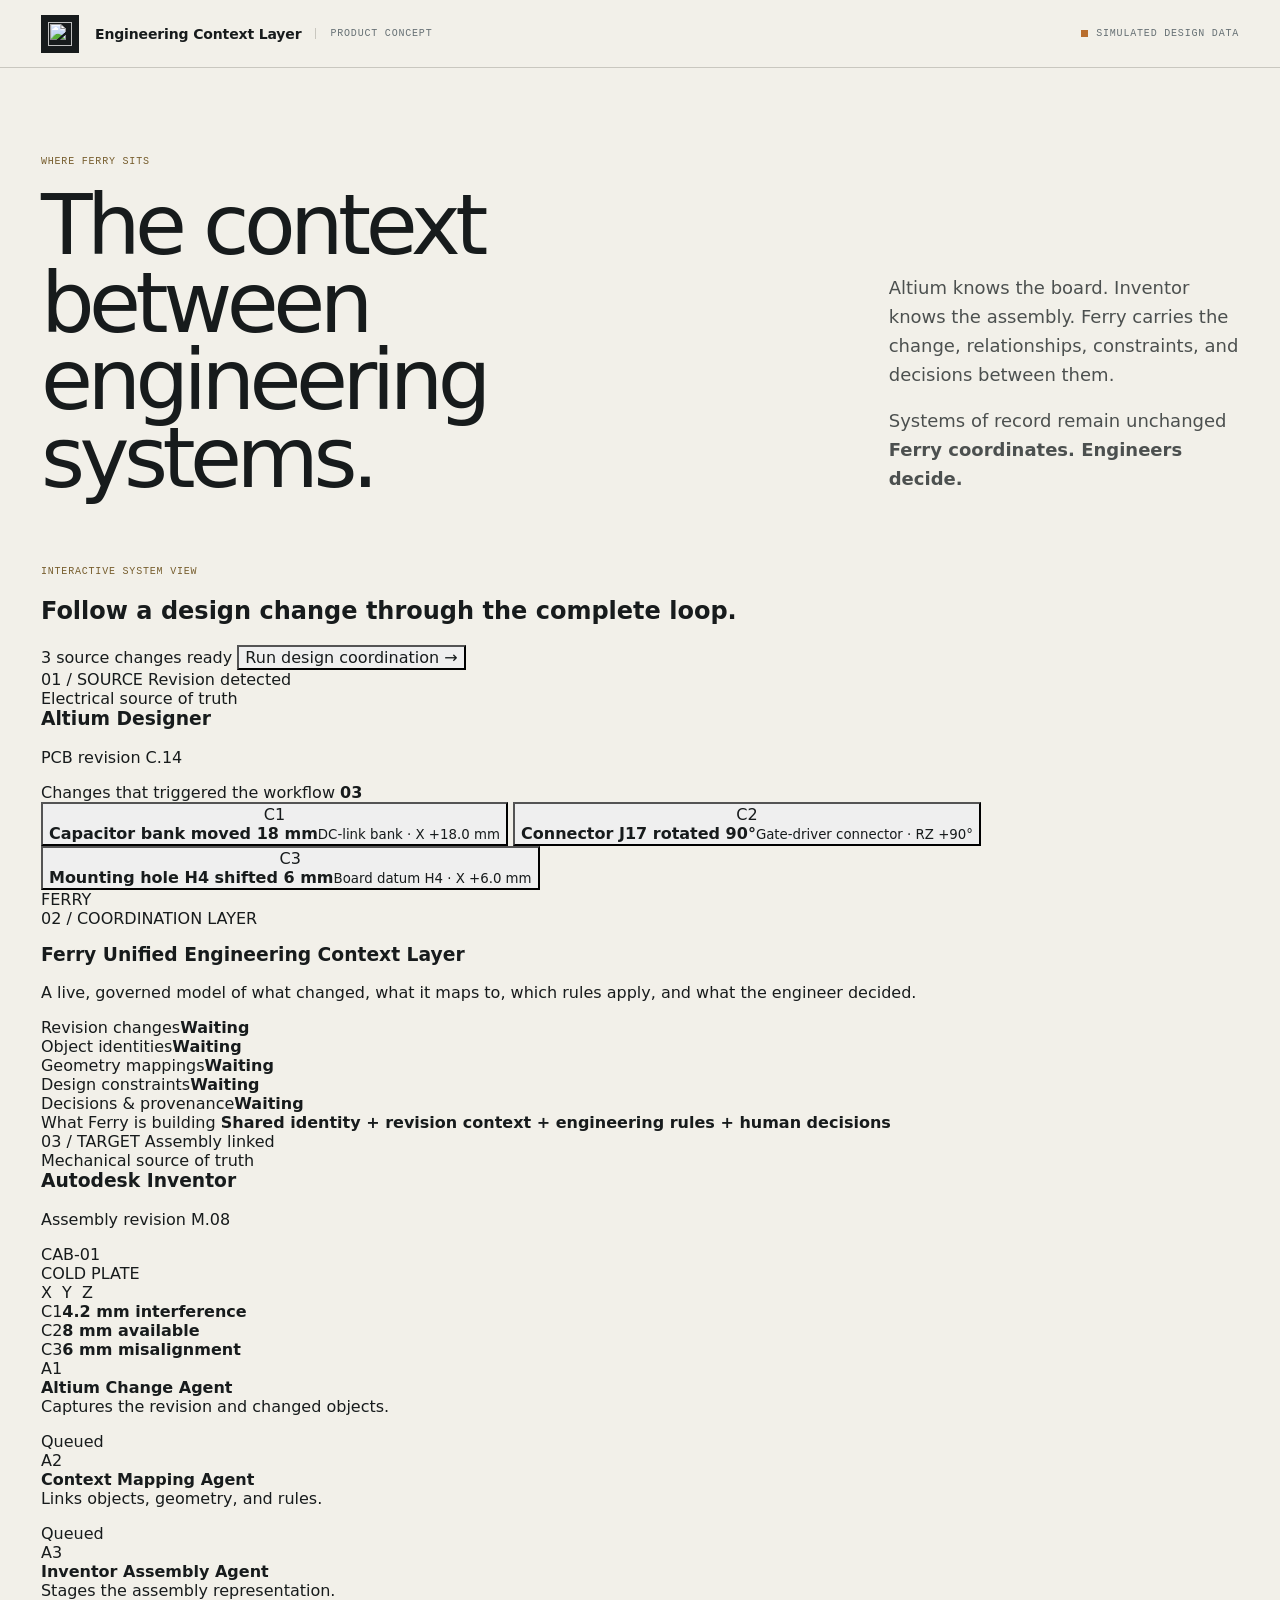
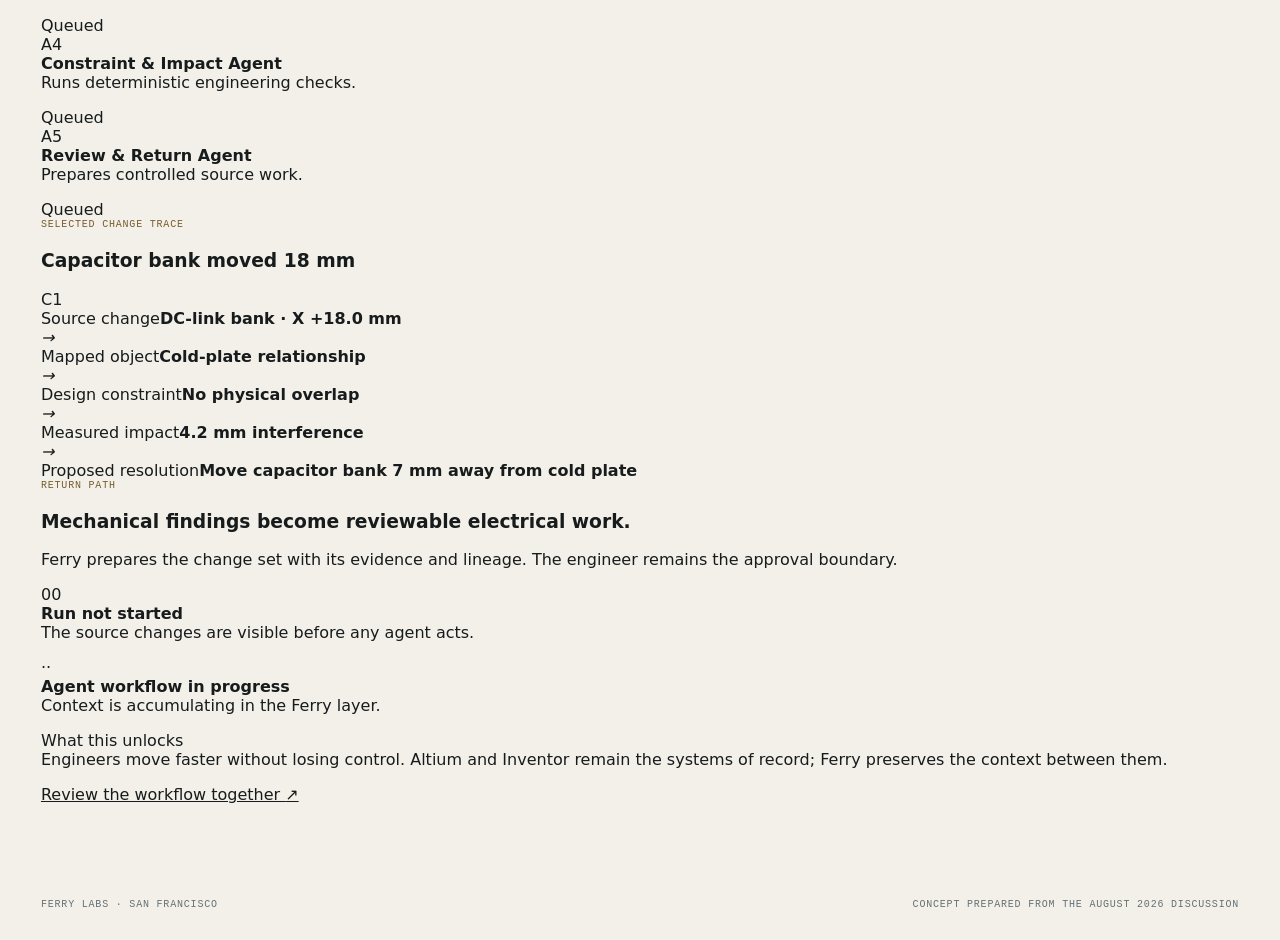
==== commit 8592dac4: "Update hyperscale-bridge.html for Ferry context-layer prototype" ====
--- a/hyperscale-bridge.html
+++ b/hyperscale-bridge.html
@@ -4,10 +4,10 @@
   <meta charset="utf-8">
   <meta name="viewport" content="width=device-width, initial-scale=1">
   <meta name="robots" content="noindex,nofollow">
-  <title>ECAD–MCAD Live Bridge — Ferry Labs</title>
-  <meta name="description" content="A Ferry Labs product concept for reviewing design changes across Altium Designer and Autodesk Inventor.">
+  <title>Engineering Context Layer — Ferry Labs</title>
+  <meta name="description" content="A Ferry Labs product concept for coordinating revision context across Altium Designer and Autodesk Inventor.">
   <link rel="icon" href="favicon.svg" type="image/svg+xml">
-  <link rel="stylesheet" href="hyperscale-bridge.css?v=20260805-story">
+  <link rel="stylesheet" href="hyperscale-bridge.css?v=20260805-context">
   <script>document.documentElement.classList.add('js')</script>
 </head>
 <body>
@@ -16,7 +16,7 @@
       <img src="ferry-logo-mark.png" alt="" width="40" height="40">
     </a>
     <div class="product-lockup">
-      <span class="product-name">ECAD–MCAD Live Bridge</span>
+      <span class="product-name">Engineering Context Layer</span>
       <span class="concept-label">Product concept</span>
     </div>
     <div class="simulation-note">
@@ -28,321 +28,222 @@
   <main>
     <section class="intro" aria-labelledby="page-title">
       <div>
-        <p class="eyebrow">Design coordination workspace</p>
-        <h1 id="page-title">One design state.<br>Across ECAD and MCAD.</h1>
+        <p class="eyebrow">Where Ferry sits</p>
+        <h1 id="page-title">The context between<br>engineering systems.</h1>
       </div>
-      <p class="intro-copy">A controlled coordination layer between electrical and mechanical design—built around the tools engineers already trust.</p>
+      <div class="intro-copy">
+        <p>Altium knows the board. Inventor knows the assembly. Ferry carries the change, relationships, constraints, and decisions between them.</p>
+        <div class="source-truth-note">
+          <span>Systems of record remain unchanged</span>
+          <strong>Ferry coordinates. Engineers decide.</strong>
+        </div>
+      </div>
     </section>
 
-    <section class="story-brief" aria-label="Product concept overview">
-      <article class="brief-item brief-item--problem">
-        <span class="brief-index">01</span>
+    <section class="system-canvas" aria-labelledby="canvas-title">
+      <header class="canvas-header">
         <div>
-          <p class="brief-label">The problem</p>
-          <h2>Design intent gets lost in the handoff.</h2>
-          <p>Every PCB or cabinet change crosses a manual STEP-file loop: export, import, inspect, explain, and repeat. Engineers spend time reconciling models instead of resolving the design.</p>
-        </div>
-      </article>
-      <article class="brief-item">
-        <span class="brief-index">02</span>
-        <div>
-          <p class="brief-label">Systems in the loop</p>
-          <h2>Keep each source of truth intact.</h2>
-          <p><strong>Altium Designer</strong> owns the electrical design. <strong>Autodesk Inventor</strong> owns the mechanical assembly. Ferry becomes the coordination layer between them—not another CAD system.</p>
-        </div>
-      </article>
-      <article class="brief-item">
-        <span class="brief-index">03</span>
-        <div>
-          <p class="brief-label">What Ferry builds</p>
-          <h2>A governed, bidirectional design loop.</h2>
-          <p>Detect revisions, align geometry, evaluate company-specific design rules, translate impacts into source-native changes, and require engineer approval before anything returns.</p>
-        </div>
-      </article>
-      <article class="brief-item brief-item--outcome">
-        <span class="brief-index">04</span>
-        <div>
-          <p class="brief-label">Engineering outcome</p>
-          <h2>Find conflicts while they are still cheap to resolve.</h2>
-          <p>Fewer manual handoffs. Earlier mechanical feedback. A traceable decision record. More engineering time spent improving the product instead of maintaining the translation layer.</p>
-        </div>
-      </article>
-    </section>
-
-    <section class="workflow-intro" aria-labelledby="workflow-title">
-      <div>
-        <p class="eyebrow">How it would work</p>
-        <h2 id="workflow-title">A change moves across systems.<br>The engineer stays in control.</h2>
-      </div>
-      <p>This simulation shows the narrow loop Ferry would validate first: one electrical revision, its mechanical consequences, and a reviewable return change.</p>
-    </section>
-
-    <section class="connection-strip" aria-label="Connected design revisions">
-      <article class="source-system">
-        <div class="source-icon source-icon--pcb" aria-hidden="true"><i></i><i></i><i></i><i></i></div>
-        <div>
-          <span class="system-kicker">Electrical source</span>
-          <strong>Altium Designer</strong>
-          <span class="revision">PCB revision C.14</span>
-        </div>
-      </article>
-      <div class="bridge-status" aria-live="polite">
-        <span class="bridge-line" aria-hidden="true"></span>
-        <span class="bridge-status-copy" data-status-copy>3 changes ready</span>
-        <span class="bridge-line" aria-hidden="true"></span>
-      </div>
-      <article class="source-system source-system--right">
-        <div class="source-icon source-icon--cad" aria-hidden="true"><i></i><i></i><i></i></div>
-        <div>
-          <span class="system-kicker">Mechanical source</span>
-          <strong>Autodesk Inventor</strong>
-          <span class="revision">Assembly revision M.08</span>
-        </div>
-      </article>
-    </section>
-
-    <section class="workbench" aria-label="Design synchronization workbench">
-      <aside class="revision-panel panel">
-        <div class="panel-heading">
-          <div>
-            <span class="panel-index">01</span>
-            <h2>Source changes</h2>
-          </div>
-          <span class="count">03</span>
-        </div>
-
-        <p class="workflow-context"><span>Ferry detects</span> the revision and preserves the source, author, and changed geometry before any translation occurs.</p>
-
-        <ol class="change-list">
-          <li class="change-row" data-change="cap-bank">
-            <span class="change-number">C1</span>
-            <div>
-              <strong>DC-link capacitor bank</strong>
-              <span>Moved 18 mm toward cold plate</span>
-            </div>
-            <span class="change-state" aria-label="Changed"></span>
-          </li>
-          <li class="change-row" data-change="gate-connector">
-            <span class="change-number">C2</span>
-            <div>
-              <strong>Gate-driver connector J17</strong>
-              <span>Rotated 90° clockwise</span>
-            </div>
-            <span class="change-state" aria-label="Changed"></span>
-          </li>
-          <li class="change-row" data-change="mount-h4">
-            <span class="change-number">C3</span>
-            <div>
-              <strong>Mounting hole H4</strong>
-              <span>Shifted 6 mm on X axis</span>
-            </div>
-            <span class="change-state" aria-label="Changed"></span>
-          </li>
-        </ol>
-
-        <div class="revision-meta">
-          <div><span>Modified</span><strong>Today, 09:42</strong></div>
-          <div><span>Author</span><strong>Power electronics</strong></div>
-          <div><span>Workspace</span><strong>Prototype / C-series</strong></div>
-        </div>
-
-        <button class="primary-action when-ready" type="button" data-action="START_SYNC">
-          <span>Synchronize revision</span>
-          <span aria-hidden="true">→</span>
-        </button>
-        <button class="text-action when-not-ready" type="button" data-action="RESET">Reset concept</button>
-      </aside>
-
-      <section class="model-panel panel" aria-labelledby="assembly-heading">
-        <div class="panel-heading model-heading">
-          <div>
-            <span class="panel-index">02</span>
-            <h2 id="assembly-heading">Assembly impact</h2>
-          </div>
-          <span class="view-control" aria-label="Isometric model view">ISO VIEW</span>
-        </div>
-
-        <p class="workflow-context"><span>Ferry evaluates</span> the update inside the current assembly using explicit geometry and mechanical constraints.</p>
-
-        <div class="model-canvas" data-model-part="cabinet">
-          <div class="axis axis--x"><span>X</span></div>
-          <div class="axis axis--y"><span>Y</span></div>
-          <div class="axis axis--z"><span>Z</span></div>
-
-          <div class="cabinet-frame" aria-label="Simplified solid-state transformer cabinet model">
-            <div class="cabinet-label">CAB-01 / MODULE A</div>
-            <div class="rail rail--left"></div>
-            <div class="rail rail--right"></div>
-            <div class="cold-plate" data-model-part="cold-plate">
-              <span>COLD PLATE</span>
-              <i></i><i></i><i></i><i></i><i></i>
-            </div>
-            <div class="pcb" data-model-part="pcb">
-              <span class="pcb-label">PCB-A1 · C.14</span>
-              <div class="trace trace--one"></div>
-              <div class="trace trace--two"></div>
-              <div class="trace trace--three"></div>
-              <div class="capacitor-bank" data-model-part="capacitor">
-                <i></i><i></i><i></i><i></i>
-              </div>
-              <div class="connector" data-model-part="connector"><i></i><i></i><i></i></div>
-              <div class="mount-point mount-point--one"></div>
-              <div class="mount-point mount-point--two"></div>
-              <div class="mount-point mount-point--three"></div>
-              <div class="mount-point mount-point--four" data-model-part="mount"></div>
-            </div>
-            <div class="standoff-target" aria-hidden="true"></div>
-            <div class="dimension dimension--collision"><span>4.2 mm overlap</span></div>
-            <div class="dimension dimension--access"><span>8.0 / 15.0 mm</span></div>
-            <div class="dimension dimension--mount"><span>ΔX 6 mm</span></div>
-          </div>
-
-          <div class="sync-overlay" aria-live="polite">
-            <div class="sync-readout">
-              <span class="sync-index" data-sync-index>01 / 04</span>
-              <strong data-sync-label>Reading PCB revision C.14</strong>
-              <span class="sync-meter"><i data-sync-meter></i></span>
-            </div>
-          </div>
-
-          <div class="model-footer">
-            <span>Units · mm</span>
-            <span>Coordinate system · CAB-01</span>
-            <span>Geometry · simplified</span>
-          </div>
-        </div>
-      </section>
-
-      <aside class="review-panel panel">
-        <div class="panel-heading">
-          <div>
-            <span class="panel-index">03</span>
-            <h2>Engineering review</h2>
-          </div>
-          <span class="review-status" data-review-status>Waiting</span>
-        </div>
-
-        <p class="workflow-context"><span>Ferry returns</span> the finding as traceable engineering work—not a black-box edit—and keeps final authority with the engineer.</p>
-
-        <div class="empty-review when-ready">
-          <span class="empty-mark" aria-hidden="true">⌁</span>
-          <strong>No assembly analysis yet</strong>
-          <p>Synchronize the electrical revision to evaluate its effect on the current cabinet model.</p>
-        </div>
-
-        <div class="sync-steps when-syncing" aria-label="Synchronization progress">
-          <div class="sync-step" data-sync-step="0"><span>01</span>Read electrical revision</div>
-          <div class="sync-step" data-sync-step="1"><span>02</span>Align shared references</div>
-          <div class="sync-step" data-sync-step="2"><span>03</span>Update cabinet assembly</div>
-          <div class="sync-step" data-sync-step="3"><span>04</span>Evaluate constraints</div>
-        </div>
-
-        <div class="review-content when-review">
-          <div class="finding-summary">
-            <span><strong>2</strong> conflicts</span>
-            <span><strong>1</strong> review item</span>
-          </div>
-
-          <div class="finding-tabs" role="tablist" aria-label="Assembly findings">
-            <button type="button" role="tab" aria-selected="true" data-finding="cold-plate">F01</button>
-            <button type="button" role="tab" aria-selected="false" data-finding="service-access">F02</button>
-            <button type="button" role="tab" aria-selected="false" data-finding="standoff">F03</button>
-          </div>
-
-          <article class="finding-detail" aria-live="polite">
-            <span class="finding-type" data-finding-label>Physical interference</span>
-            <h3 data-finding-title>Capacitor bank intersects cold plate</h3>
-            <p data-finding-description>The revised capacitor position enters the reserved cold-plate volume. Closest geometry is highlighted in the assembly.</p>
-            <dl class="finding-measures">
-              <div><dt>Measured</dt><dd data-finding-measure>4.2 mm</dd></div>
-              <div><dt>Required</dt><dd data-finding-expected>No overlap</dd></div>
-            </dl>
-            <div class="traceability">
-              <div><span>Electrical source</span><strong data-finding-source>C14 · capacitor move</strong></div>
-              <div><span>Mechanical constraint</span><strong data-finding-constraint>M08 · cold plate envelope</strong></div>
-            </div>
-          </article>
-
-          <button class="primary-action when-review-only" type="button" data-action="CREATE_PROPOSAL">
-            <span>Prepare return change</span>
+          <p class="eyebrow">Interactive system view</p>
+          <h2 id="canvas-title">Follow a design change through the complete loop.</h2>
+        </div>
+        <div class="canvas-control">
+          <span class="run-status" data-run-status>3 source changes ready</span>
+          <button class="run-action when-ready" type="button" data-action="START_RUN">
+            <span>Run design coordination</span>
             <span aria-hidden="true">→</span>
           </button>
-        </div>
-
-        <div class="proposal when-proposed">
-          <div class="proposal-heading">
-            <span>Proposed Altium update</span>
-            <strong>Return set R.01</strong>
-          </div>
-          <ol>
-            <li><span>01</span>Move capacitor bank 7 mm away from cold plate</li>
-            <li><span>02</span>Restore 15 mm service envelope at J17</li>
-            <li><span>03</span>Relink H4 to Inventor standoff axis</li>
-          </ol>
-          <div class="approval-gate">
-            <span class="lock-mark" aria-hidden="true"></span>
-            <div><strong>Engineer approval required</strong><span>No source design is changed automatically.</span></div>
-          </div>
-          <button class="primary-action" type="button" data-action="APPROVE">
-            <span>Approve return change</span>
-            <span aria-hidden="true">✓</span>
-          </button>
-        </div>
-
-        <div class="approved-state when-approved">
-          <span class="approved-mark" aria-hidden="true">✓</span>
-          <span class="finding-type">Decision recorded</span>
-          <h3>Return change approved</h3>
-          <p>R.01 is ready for the electrical designer to inspect in Altium. The original revision and every affected constraint remain linked.</p>
-          <div class="ledger">
-            <div><span>Decision</span><strong>Approved for review</strong></div>
-            <div><span>Design state</span><strong>C.14 + M.08</strong></div>
-            <div><span>Record</span><strong>CR-2026-081</strong></div>
-          </div>
-        </div>
-      </aside>
+          <button class="reset-action when-not-ready" type="button" data-action="RESET">Reset run</button>
+        </div>
+      </header>
+
+      <div class="architecture" aria-label="Altium to Ferry to Inventor architecture">
+        <article class="system-node source-node" aria-labelledby="source-title">
+          <div class="node-heading">
+            <span class="node-index">01 / SOURCE</span>
+            <span class="node-state"><i></i> Revision detected</span>
+          </div>
+          <div class="system-identity">
+            <div class="system-glyph system-glyph--pcb" aria-hidden="true"><i></i><i></i><i></i><i></i></div>
+            <div>
+              <span>Electrical source of truth</span>
+              <h3 id="source-title">Altium Designer</h3>
+              <p>PCB revision C.14</p>
+            </div>
+          </div>
+
+          <div class="trigger-heading">
+            <span>Changes that triggered the workflow</span>
+            <strong>03</strong>
+          </div>
+          <div class="change-packet" role="tablist" aria-label="Altium source changes">
+            <button type="button" role="tab" aria-selected="true" data-change="capacitor">
+              <span>C1</span>
+              <div><strong>Capacitor bank moved 18 mm</strong><small>DC-link bank · X +18.0 mm</small></div>
+              <i aria-hidden="true"></i>
+            </button>
+            <button type="button" role="tab" aria-selected="false" data-change="connector">
+              <span>C2</span>
+              <div><strong>Connector J17 rotated 90°</strong><small>Gate-driver connector · RZ +90°</small></div>
+              <i aria-hidden="true"></i>
+            </button>
+            <button type="button" role="tab" aria-selected="false" data-change="mount">
+              <span>C3</span>
+              <div><strong>Mounting hole H4 shifted 6 mm</strong><small>Board datum H4 · X +6.0 mm</small></div>
+              <i aria-hidden="true"></i>
+            </button>
+          </div>
+        </article>
+
+        <section class="context-core" aria-labelledby="context-title">
+          <div class="context-flag"><span>FERRY</span><i aria-hidden="true"></i></div>
+          <p class="node-index">02 / COORDINATION LAYER</p>
+          <h3 id="context-title">Ferry Unified Engineering Context Layer</h3>
+          <p class="context-description">A live, governed model of what changed, what it maps to, which rules apply, and what the engineer decided.</p>
+
+          <div class="context-records" aria-label="Structured engineering context">
+            <div data-context-record="revision"><i></i><span>Revision changes</span><strong data-record-state>Waiting</strong></div>
+            <div data-context-record="mapping"><i></i><span>Object identities</span><strong data-record-state>Waiting</strong></div>
+            <div data-context-record="geometry"><i></i><span>Geometry mappings</span><strong data-record-state>Waiting</strong></div>
+            <div data-context-record="constraint"><i></i><span>Design constraints</span><strong data-record-state>Waiting</strong></div>
+            <div data-context-record="decision"><i></i><span>Decisions &amp; provenance</span><strong data-record-state>Waiting</strong></div>
+          </div>
+
+          <div class="context-principle">
+            <span>What Ferry is building</span>
+            <strong>Shared identity + revision context + engineering rules + human decisions</strong>
+          </div>
+        </section>
+
+        <article class="system-node target-node" aria-labelledby="target-title">
+          <div class="node-heading">
+            <span class="node-index">03 / TARGET</span>
+            <span class="node-state"><i></i> Assembly linked</span>
+          </div>
+          <div class="system-identity">
+            <div class="system-glyph system-glyph--cad" aria-hidden="true"><i></i><i></i><i></i></div>
+            <div>
+              <span>Mechanical source of truth</span>
+              <h3 id="target-title">Autodesk Inventor</h3>
+              <p>Assembly revision M.08</p>
+            </div>
+          </div>
+
+          <div class="assembly-miniature" aria-label="Simplified cabinet and PCB relationship">
+            <span class="assembly-label">CAB-01</span>
+            <div class="mini-cabinet">
+              <div class="mini-cold-plate">COLD PLATE</div>
+              <div class="mini-pcb"><i></i><i></i><i></i></div>
+              <div class="mini-conflict" aria-hidden="true"></div>
+            </div>
+            <span class="assembly-axis">X&nbsp;&nbsp;Y&nbsp;&nbsp;Z</span>
+          </div>
+
+          <div class="impact-list" aria-label="Simulated mechanical impacts">
+            <div data-impact="capacitor"><span>C1</span><strong>4.2 mm interference</strong></div>
+            <div data-impact="connector"><span>C2</span><strong>8 mm available</strong></div>
+            <div data-impact="mount"><span>C3</span><strong>6 mm misalignment</strong></div>
+          </div>
+        </article>
+      </div>
+
+      <section class="agent-rail" aria-label="Working Ferry agents">
+        <div class="rail-line" aria-hidden="true"><i></i></div>
+        <article data-agent="altium">
+          <span class="agent-number">A1</span>
+          <div><strong>Altium Change Agent</strong><p>Captures the revision and changed objects.</p></div>
+          <span class="agent-state" data-agent-state>Queued</span>
+        </article>
+        <article data-agent="mapping">
+          <span class="agent-number">A2</span>
+          <div><strong>Context Mapping Agent</strong><p>Links objects, geometry, and rules.</p></div>
+          <span class="agent-state" data-agent-state>Queued</span>
+        </article>
+        <article data-agent="inventor">
+          <span class="agent-number">A3</span>
+          <div><strong>Inventor Assembly Agent</strong><p>Stages the assembly representation.</p></div>
+          <span class="agent-state" data-agent-state>Queued</span>
+        </article>
+        <article data-agent="impact">
+          <span class="agent-number">A4</span>
+          <div><strong>Constraint &amp; Impact Agent</strong><p>Runs deterministic engineering checks.</p></div>
+          <span class="agent-state" data-agent-state>Queued</span>
+        </article>
+        <article data-agent="return">
+          <span class="agent-number">A5</span>
+          <div><strong>Review &amp; Return Agent</strong><p>Prepares controlled source work.</p></div>
+          <span class="agent-state" data-agent-state>Queued</span>
+        </article>
+      </section>
+
+      <section class="trace-panel" aria-labelledby="trace-title">
+        <div class="trace-heading">
+          <div>
+            <p class="eyebrow">Selected change trace</p>
+            <h3 id="trace-title" data-trace-title>Capacitor bank moved 18 mm</h3>
+          </div>
+          <span class="trace-code" data-trace-code>C1</span>
+        </div>
+        <div class="trace-flow">
+          <div><span>Source change</span><strong data-trace-source>DC-link bank · X +18.0 mm</strong></div>
+          <i aria-hidden="true">→</i>
+          <div><span>Mapped object</span><strong data-trace-mapping>Cold-plate relationship</strong></div>
+          <i aria-hidden="true">→</i>
+          <div><span>Design constraint</span><strong data-trace-constraint>No physical overlap</strong></div>
+          <i aria-hidden="true">→</i>
+          <div><span>Measured impact</span><strong data-trace-impact>4.2 mm interference</strong></div>
+          <i aria-hidden="true">→</i>
+          <div><span>Proposed resolution</span><strong data-trace-resolution>Move capacitor bank 7 mm away from cold plate</strong></div>
+        </div>
+      </section>
+
+      <section class="approval-panel" aria-label="Engineer-controlled return workflow">
+        <div class="approval-copy">
+          <p class="eyebrow">Return path</p>
+          <h3>Mechanical findings become reviewable electrical work.</h3>
+          <p>Ferry prepares the change set with its evidence and lineage. The engineer remains the approval boundary.</p>
+        </div>
+
+        <div class="approval-state when-ready">
+          <span class="approval-mark">00</span>
+          <div><strong>Run not started</strong><p>The source changes are visible before any agent acts.</p></div>
+        </div>
+
+        <div class="approval-state when-running">
+          <span class="approval-mark is-live">··</span>
+          <div><strong data-active-agent-copy>Agent workflow in progress</strong><p>Context is accumulating in the Ferry layer.</p></div>
+        </div>
+
+        <div class="approval-state when-review">
+          <span class="approval-mark">03</span>
+          <div><strong>Three impacts ready for review</strong><p>Every result remains linked to its source change and governing constraint.</p></div>
+          <button type="button" data-action="CREATE_PROPOSAL">Prepare Altium return set <span aria-hidden="true">→</span></button>
+        </div>
+
+        <div class="approval-state when-proposed">
+          <span class="approval-mark">R1</span>
+          <div>
+            <strong>Engineer approval required</strong>
+            <p>No source design is changed automatically.</p>
+            <ul>
+              <li>Move capacitor bank away from cold plate</li>
+              <li>Restore connector service envelope</li>
+              <li>Relink H4 to the standoff axis</li>
+            </ul>
+          </div>
+          <button type="button" data-action="APPROVE">Approve return proposal <span aria-hidden="true">✓</span></button>
+        </div>
+
+        <div class="approval-state when-approved">
+          <span class="approval-mark is-approved">✓</span>
+          <div><strong>Decision recorded</strong><p>Return set R.01 is ready for the electrical engineer to inspect in Altium.</p></div>
+        </div>
+      </section>
     </section>
 
-    <section class="ferry-method" aria-labelledby="ferry-method-title">
-      <div class="method-intro">
-        <p class="eyebrow">Why Ferry</p>
-        <h2 id="ferry-method-title">The integration follows the engineering work.</h2>
-        <p>We do not begin with a generic automation layer. We begin with the engineers, the handoffs they manage, and the decisions that matter—then build narrowly around the existing engineering tools.</p>
-      </div>
-      <ol class="method-steps">
-        <li>
-          <span>01</span>
-          <div><strong>Map the real workflow</strong><p>Trace one representative change with the people doing the work: inputs, checks, exceptions, and approval boundaries.</p></div>
-        </li>
-        <li>
-          <span>02</span>
-          <div><strong>Connect the systems in place</strong><p>Integrate at controlled boundaries so Altium and Inventor remain the systems of record.</p></div>
-        </li>
-        <li>
-          <span>03</span>
-          <div><strong>Encode engineering judgment</strong><p>Turn company-specific design rules and expert corrections into explicit, testable checks.</p></div>
-        </li>
-        <li>
-          <span>04</span>
-          <div><strong>Prove a narrow loop</strong><p>Validate one module and a known set of changes before expanding—leaving behind a reusable decision trail.</p></div>
-        </li>
-      </ol>
-      <div class="method-outcome">
-        <span>What this unlocks</span>
-        <p>Engineers can move faster without surrendering control, while the organization retains the reasoning behind each design decision.</p>
-      </div>
-    </section>
-
-    <section class="final-cta">
-      <div>
-        <p class="eyebrow">Next step</p>
-        <h2>Does this match the way your team actually works?</h2>
-        <p>This concept models the loop from our conversation. A short working session will tell us where the manual translation remains, which checks matter most, and what a narrow pilot should prove.</p>
-      </div>
-      <a href="mailto:contact@ferrylabs.ai?subject=Hyperscale%20Power%20design%20workflow">
-        <span>Review with your design engineer</span>
-        <span aria-hidden="true">↗</span>
-      </a>
+    <section class="outcome">
+      <span>What this unlocks</span>
+      <p>Engineers move faster without losing control. Altium and Inventor remain the systems of record; Ferry preserves the context between them.</p>
+      <a href="mailto:contact@ferrylabs.ai?subject=Hyperscale%20Power%20design%20workflow">Review the workflow together <span aria-hidden="true">↗</span></a>
     </section>
   </main>
 
@@ -350,6 +251,6 @@
     <span>Ferry Labs · San Francisco</span>
     <span>Concept prepared from the August 2026 discussion</span>
   </footer>
-  <script type="module" src="hyperscale-bridge.js?v=20260805"></script>
+  <script type="module" src="hyperscale-bridge.js?v=20260805-context"></script>
 </body>
 </html>
--- a/hyperscale-bridge.css
+++ b/hyperscale-bridge.css
@@ -25,8 +25,8 @@
   --steel: #667074;
   --line: #c9c7bf;
   --line-dark: #969a98;
-  --signal: #256b76;
-  --signal-light: #d2e0df;
+  --signal: #765d2d;
+  --signal-light: #e3dccd;
   --amber: #b86d2d;
   --amber-light: #ead8c5;
   --failure: #b34435;
@@ -116,6 +116,8 @@
 .concept-label,
 .simulation-note,
 .eyebrow,
+.brief-label,
+.brief-index,
 .system-kicker,
 .revision,
 .panel-index,
@@ -149,14 +151,14 @@
 }
 
 main {
-  width: min(1680px, 100%);
+  width: min(1540px, 100%);
   margin: 0 auto;
   padding: 0 var(--pad) 64px;
 }
 
 .intro {
-  min-height: 290px;
-  padding: 62px 0 48px;
+  min-height: 380px;
+  padding: 88px 0 68px;
   display: grid;
   grid-template-columns: minmax(0, 1.55fr) minmax(280px, 0.7fr);
   align-items: end;
@@ -177,8 +179,8 @@
 
 h1 {
   margin-bottom: 0;
-  max-width: 780px;
-  font-size: clamp(45px, 6.2vw, 92px);
+  max-width: 860px;
+  font-size: clamp(52px, 6.6vw, 98px);
   font-weight: 500;
   letter-spacing: -0.065em;
   line-height: 0.92;
@@ -186,10 +188,103 @@
 
 .intro-copy {
   margin-bottom: 4px;
-  max-width: 480px;
-  color: #4c5456;
-  font-size: 17px;
-  line-height: 1.55;
+  max-width: 430px;
+  color: #4c504f;
+  font-size: 18px;
+  line-height: 1.6;
+}
+
+.story-brief {
+  display: grid;
+  grid-template-columns: repeat(2, minmax(0, 1fr));
+  border-top: 1px solid var(--ink);
+  border-bottom: 1px solid var(--ink);
+}
+
+.brief-item {
+  min-height: 280px;
+  padding: 34px clamp(28px, 4vw, 58px) 40px 0;
+  display: grid;
+  grid-template-columns: 48px minmax(0, 1fr);
+  gap: 20px;
+  border-bottom: 1px solid var(--line);
+}
+
+.brief-item:nth-child(odd) {
+  padding-right: clamp(30px, 5vw, 76px);
+  border-right: 1px solid var(--line);
+}
+
+.brief-item:nth-child(even) {
+  padding-left: clamp(30px, 5vw, 76px);
+}
+
+.brief-item:nth-child(n + 3) {
+  border-bottom: 0;
+}
+
+.brief-index,
+.brief-label {
+  color: var(--signal);
+}
+
+.brief-index {
+  padding-top: 4px;
+}
+
+.brief-label {
+  margin-bottom: 22px;
+}
+
+.brief-item h2 {
+  max-width: 500px;
+  margin-bottom: 18px;
+  font-size: clamp(25px, 2.3vw, 38px);
+  font-weight: 500;
+  letter-spacing: -0.04em;
+  line-height: 1.04;
+}
+
+.brief-item p:last-child {
+  max-width: 560px;
+  margin-bottom: 0;
+  color: #575c5b;
+  font-size: 14px;
+  line-height: 1.65;
+}
+
+.brief-item p strong {
+  color: var(--ink);
+  font-weight: 600;
+}
+
+.brief-item--problem,
+.brief-item--outcome {
+  background: rgba(255, 255, 255, 0.22);
+}
+
+.workflow-intro {
+  padding: 118px 0 42px;
+  display: grid;
+  grid-template-columns: minmax(0, 1.5fr) minmax(280px, 0.62fr);
+  align-items: end;
+  gap: 64px;
+}
+
+.workflow-intro h2 {
+  margin-bottom: 0;
+  font-size: clamp(36px, 4.6vw, 68px);
+  font-weight: 500;
+  letter-spacing: -0.055em;
+  line-height: 0.98;
+}
+
+.workflow-intro > p {
+  max-width: 430px;
+  margin-bottom: 2px;
+  color: #575c5b;
+  font-size: 15px;
+  line-height: 1.65;
 }
 
 .connection-strip {
@@ -336,6 +431,21 @@
   font-size: 15px;
   font-weight: 600;
   letter-spacing: -0.015em;
+}
+
+.workflow-context {
+  min-height: 88px;
+  margin: 0;
+  padding: 16px 18px 18px;
+  border-bottom: 1px solid var(--line);
+  color: #666b69;
+  font-size: 11px;
+  line-height: 1.55;
+}
+
+.workflow-context span {
+  color: var(--signal);
+  font-weight: 600;
 }
 
 .panel-index,
@@ -1082,47 +1192,100 @@
   border-top: 1px solid var(--line-dark);
 }
 
-.principle-strip {
-  display: grid;
-  grid-template-columns: repeat(4, 1fr);
-  border: 1px solid var(--line-dark);
-  border-top: 0;
-  background: var(--surface-2);
-}
-
-.principle-strip > div {
-  min-height: 150px;
-  padding: 22px;
-  border-right: 1px solid var(--line-dark);
-}
-
-.principle-strip > div:last-child {
-  border-right: 0;
-}
-
-.principle-strip span {
+.ferry-method {
+  margin-top: 112px;
+  padding: clamp(52px, 6vw, 88px);
+  display: grid;
+  grid-template-columns: minmax(280px, 0.76fr) minmax(460px, 1.24fr);
+  gap: clamp(56px, 8vw, 128px);
+  background: #ded9ce;
+  border-top: 1px solid var(--ink);
+  border-bottom: 1px solid var(--ink);
+}
+
+.method-intro {
+  align-self: start;
+  position: sticky;
+  top: 32px;
+}
+
+.method-intro h2 {
+  max-width: 520px;
+  margin-bottom: 24px;
+  font-size: clamp(36px, 4vw, 58px);
+  font-weight: 500;
+  letter-spacing: -0.05em;
+  line-height: 0.98;
+}
+
+.method-intro > p:last-child {
+  max-width: 500px;
+  margin-bottom: 0;
+  color: #555a58;
+  font-size: 15px;
+  line-height: 1.65;
+}
+
+.method-steps {
+  margin: 0;
+  padding: 0;
+  list-style: none;
+  border-top: 1px solid var(--line-dark);
+}
+
+.method-steps li {
+  min-height: 142px;
+  padding: 26px 0;
+  display: grid;
+  grid-template-columns: 54px 1fr;
+  gap: 20px;
+  border-bottom: 1px solid var(--line-dark);
+}
+
+.method-steps li > span,
+.method-outcome > span {
+  color: var(--signal);
+  font: 10px 'Geist Pixel', ui-monospace, monospace;
+  letter-spacing: 0.08em;
+  text-transform: uppercase;
+}
+
+.method-steps strong {
   display: block;
-  margin-bottom: 26px;
-  color: var(--signal);
-  font: 9px 'Geist Pixel', monospace;
-}
-
-.principle-strip strong {
-  display: block;
-  margin-bottom: 7px;
-  font-size: 14px;
-}
-
-.principle-strip p {
+  margin-bottom: 9px;
+  font-size: 17px;
+  font-weight: 600;
+  letter-spacing: -0.02em;
+}
+
+.method-steps p {
+  max-width: 580px;
+  margin-bottom: 0;
+  color: #555a58;
+  font-size: 13px;
+  line-height: 1.6;
+}
+
+.method-outcome {
+  grid-column: 1 / -1;
+  padding-top: 34px;
+  display: grid;
+  grid-template-columns: minmax(180px, 0.34fr) minmax(0, 1fr);
+  gap: 40px;
+  border-top: 1px solid var(--ink);
+}
+
+.method-outcome p {
+  max-width: 900px;
   margin: 0;
-  color: var(--steel);
-  font-size: 12px;
-  line-height: 1.45;
+  font-size: clamp(22px, 2.5vw, 36px);
+  letter-spacing: -0.035em;
+  line-height: 1.2;
 }
 
 .final-cta {
-  min-height: 360px;
-  padding: 72px clamp(28px, 6vw, 94px);
+  min-height: 410px;
+  padding: 88px clamp(28px, 6vw, 94px);
   display: grid;
   grid-template-columns: 1.4fr auto;
   align-items: end;
@@ -1240,6 +1403,15 @@
 }
 
 @media (max-width: 1180px) {
+  .ferry-method {
+    grid-template-columns: 1fr;
+    gap: 56px;
+  }
+
+  .method-intro {
+    position: static;
+  }
+
   .workbench {
     grid-template-columns: minmax(230px, 0.7fr) minmax(440px, 1.5fr);
   }
@@ -1293,9 +1465,57 @@
     font-size: clamp(43px, 13vw, 64px);
   }
 
+  .story-brief,
+  .workflow-intro,
+  .ferry-method,
+  .method-outcome {
+    grid-template-columns: 1fr;
+  }
+
+  .story-brief {
+    border-bottom: 0;
+  }
+
+  .brief-item,
+  .brief-item:nth-child(odd),
+  .brief-item:nth-child(even) {
+    min-height: 0;
+    padding: 30px 0;
+    grid-template-columns: 38px minmax(0, 1fr);
+    border-right: 0;
+    border-bottom: 1px solid var(--line);
+  }
+
+  .brief-item h2 {
+    font-size: clamp(27px, 8vw, 38px);
+  }
+
+  .workflow-intro {
+    padding: 82px 0 32px;
+    gap: 26px;
+  }
+
+  .workflow-intro h2 {
+    font-size: clamp(34px, 9vw, 54px);
+  }
+
+  .ferry-method {
+    margin-top: 72px;
+    padding: 50px 24px;
+    gap: 42px;
+  }
+
+  .method-steps li {
+    min-height: 0;
+    grid-template-columns: 40px 1fr;
+  }
+
+  .method-outcome {
+    gap: 18px;
+  }
+
   .connection-strip,
   .workbench,
-  .principle-strip,
   .final-cta {
     grid-template-columns: 1fr;
   }
@@ -1341,20 +1561,6 @@
 
   .review-panel .finding-detail {
     border-left: 0;
-  }
-
-  .principle-strip > div {
-    min-height: 118px;
-    border-right: 0;
-    border-bottom: 1px solid var(--line-dark);
-  }
-
-  .principle-strip > div:last-child {
-    border-bottom: 0;
-  }
-
-  .principle-strip span {
-    margin-bottom: 16px;
   }
 
   .final-cta {
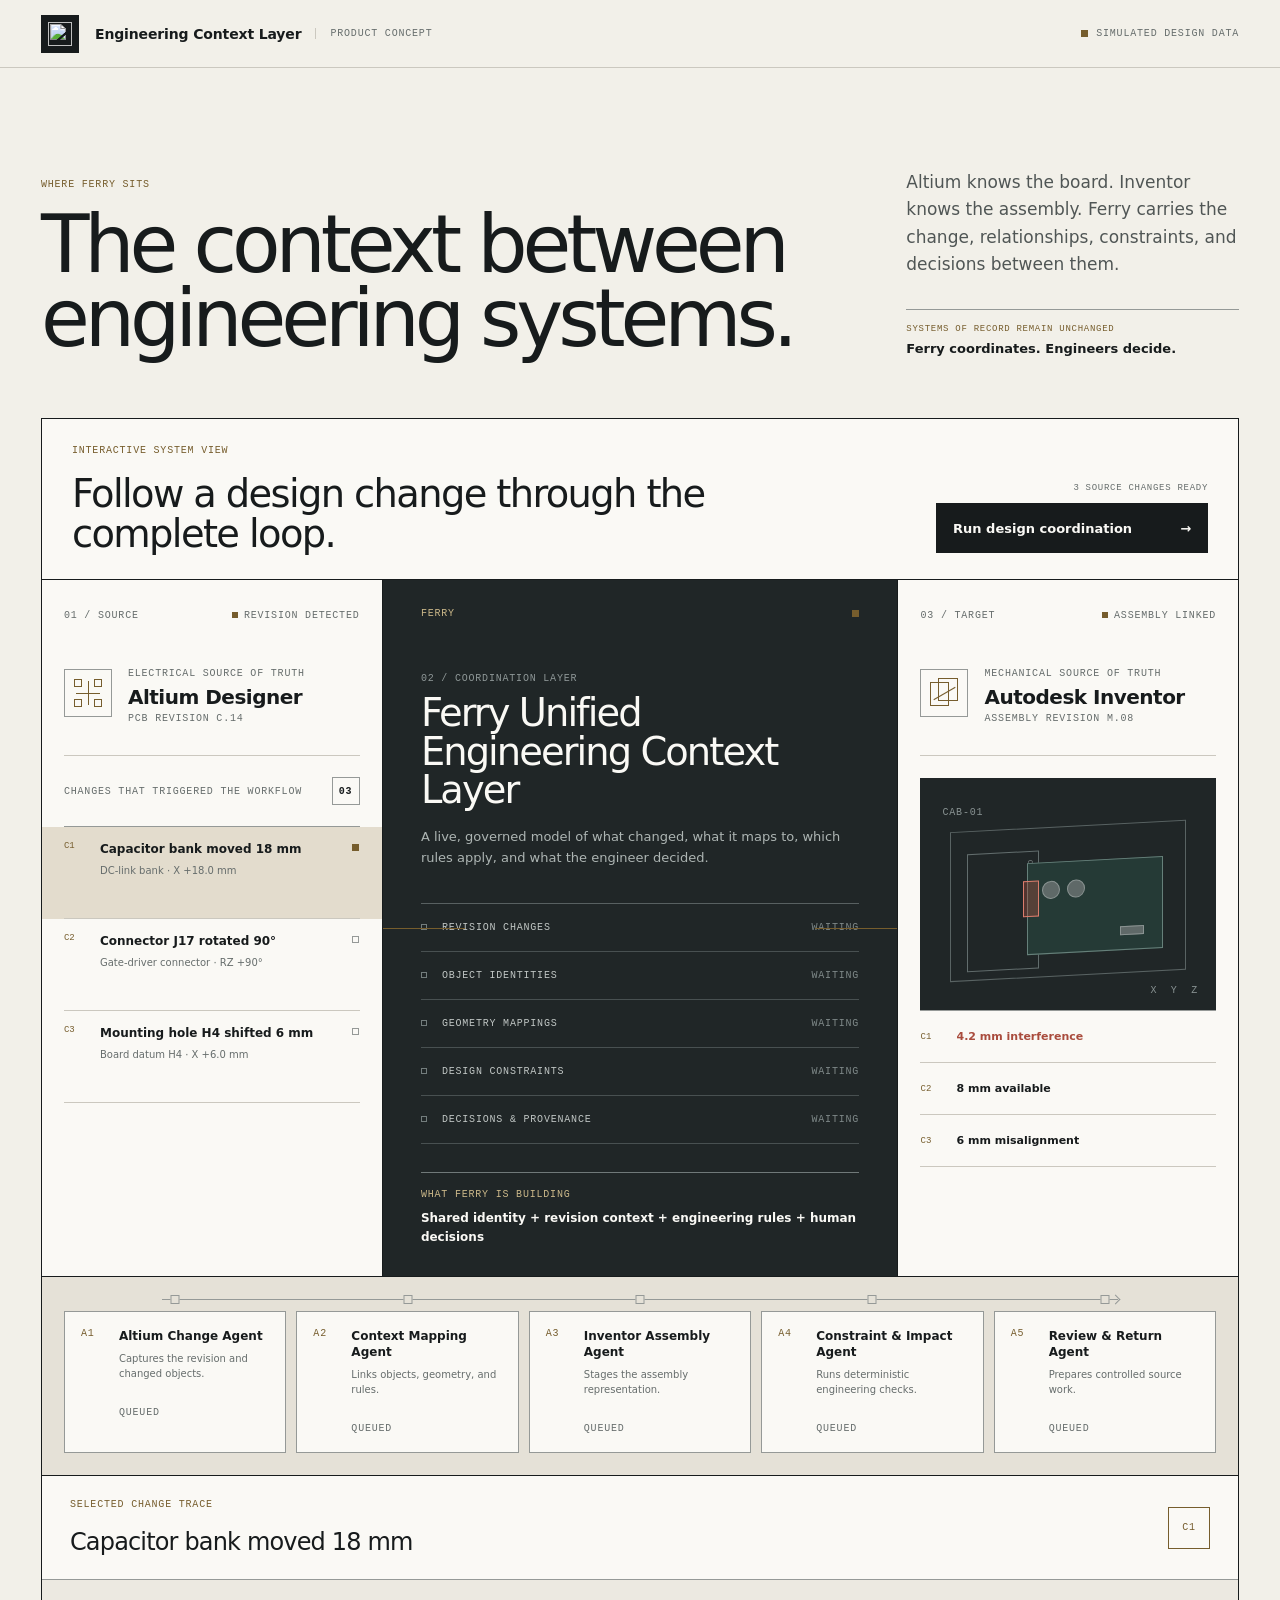
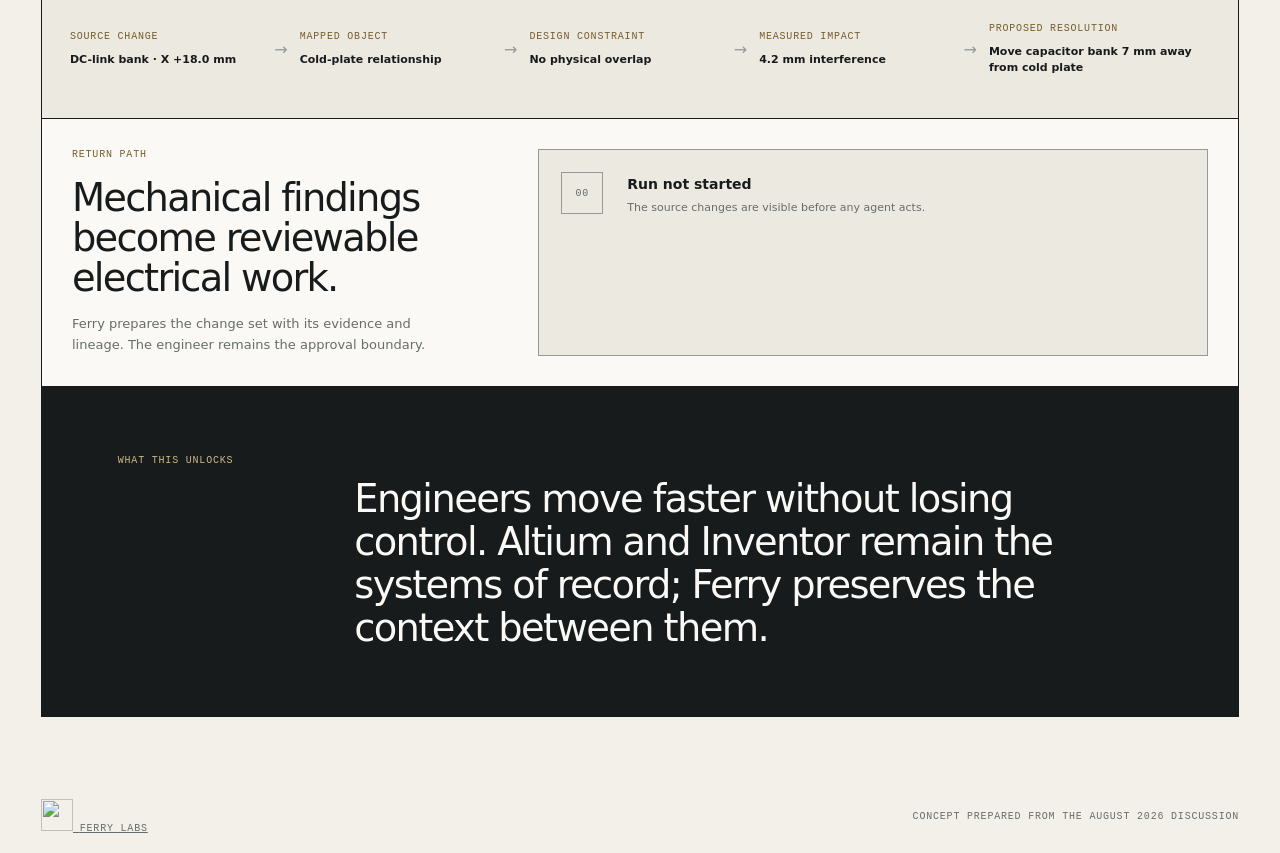
==== commit f421738d: "Update hyperscale-bridge.html for Ferry footer branding" ====
--- a/hyperscale-bridge.html
+++ b/hyperscale-bridge.html
@@ -243,12 +243,14 @@
     <section class="outcome">
       <span>What this unlocks</span>
       <p>Engineers move faster without losing control. Altium and Inventor remain the systems of record; Ferry preserves the context between them.</p>
-      <a href="mailto:contact@ferrylabs.ai?subject=Hyperscale%20Power%20design%20workflow">Review the workflow together <span aria-hidden="true">↗</span></a>
     </section>
   </main>
 
   <footer>
-    <span>Ferry Labs · San Francisco</span>
+    <a class="footer-brand" href="https://ferrylabs.ai/" aria-label="Ferry Labs home">
+      <img src="ferry-logo-mark.png" alt="" width="32" height="32">
+      <span>Ferry Labs</span>
+    </a>
     <span>Concept prepared from the August 2026 discussion</span>
   </footer>
   <script type="module" src="hyperscale-bridge.js?v=20260805-context"></script>
--- a/hyperscale-bridge.css
+++ b/hyperscale-bridge.css
@@ -20,21 +20,17 @@
 :root {
   --paper: #f2f0e9;
   --surface: #faf9f5;
-  --surface-2: #e8e5dc;
+  --surface-soft: #e5e1d7;
   --ink: #171b1c;
-  --steel: #667074;
-  --line: #c9c7bf;
-  --line-dark: #969a98;
-  --signal: #765d2d;
-  --signal-light: #e3dccd;
-  --amber: #b86d2d;
-  --amber-light: #ead8c5;
-  --failure: #b34435;
-  --failure-light: #ecd4cf;
-  --success: #386d54;
-  --success-light: #d6e2da;
-  --model: #252b2c;
-  --model-line: #586163;
+  --model: #202627;
+  --model-soft: #2b3233;
+  --steel: #666d6c;
+  --line: #cbc8bf;
+  --line-dark: #959997;
+  --brass: #765d2d;
+  --brass-light: #e3dccd;
+  --danger: #a94c3d;
+  --success: #3f6c54;
   --pad: clamp(18px, 3.2vw, 52px);
 }
 
@@ -68,7 +64,7 @@
 
 button:focus-visible,
 a:focus-visible {
-  outline: 2px solid var(--signal);
+  outline: 2px solid var(--brass);
   outline-offset: 3px;
 }
 
@@ -116,16 +112,22 @@
 .concept-label,
 .simulation-note,
 .eyebrow,
-.brief-label,
-.brief-index,
-.system-kicker,
-.revision,
-.panel-index,
-.count,
-.view-control,
-.finding-type,
-.proposal-heading span,
-.model-footer,
+.node-index,
+.node-state,
+.system-identity span,
+.system-identity p,
+.trigger-heading,
+.context-flag,
+.context-records,
+.context-principle span,
+.assembly-label,
+.assembly-axis,
+.agent-number,
+.agent-state,
+.trace-code,
+.trace-flow span,
+.approval-mark,
+.outcome > span,
 footer {
   font-family: 'Geist Pixel', ui-monospace, monospace;
   font-size: 10px;
@@ -147,7 +149,7 @@
 .simulation-dot {
   width: 7px;
   height: 7px;
-  background: var(--amber);
+  background: var(--brass);
 }
 
 main {
@@ -157,17 +159,17 @@
 }
 
 .intro {
-  min-height: 380px;
-  padding: 88px 0 68px;
-  display: grid;
-  grid-template-columns: minmax(0, 1.55fr) minmax(280px, 0.7fr);
+  min-height: 350px;
+  padding: 78px 0 62px;
+  display: grid;
+  grid-template-columns: minmax(0, 1.55fr) minmax(300px, 0.65fr);
   align-items: end;
   gap: 72px;
 }
 
 .eyebrow {
-  margin: 0 0 20px;
-  color: var(--signal);
+  margin: 0 0 18px;
+  color: var(--brass);
 }
 
 h1,
@@ -178,1156 +180,829 @@
 }
 
 h1 {
+  max-width: 900px;
   margin-bottom: 0;
-  max-width: 860px;
-  font-size: clamp(52px, 6.6vw, 98px);
+  font-size: clamp(49px, 6.2vw, 92px);
   font-weight: 500;
-  letter-spacing: -0.065em;
-  line-height: 0.92;
-}
-
-.intro-copy {
-  margin-bottom: 4px;
-  max-width: 430px;
-  color: #4c504f;
-  font-size: 18px;
-  line-height: 1.6;
-}
-
-.story-brief {
-  display: grid;
-  grid-template-columns: repeat(2, minmax(0, 1fr));
-  border-top: 1px solid var(--ink);
+  letter-spacing: -0.064em;
+  line-height: 0.93;
+}
+
+.intro-copy > p {
+  max-width: 470px;
+  margin-bottom: 30px;
+  color: #505655;
+  font-size: 17px;
+  line-height: 1.62;
+}
+
+.source-truth-note {
+  padding-top: 14px;
+  border-top: 1px solid var(--line-dark);
+}
+
+.source-truth-note span,
+.source-truth-note strong {
+  display: block;
+}
+
+.source-truth-note span {
+  margin-bottom: 7px;
+  color: var(--brass);
+  font: 9px 'Geist Pixel', monospace;
+  letter-spacing: 0.08em;
+  text-transform: uppercase;
+}
+
+.source-truth-note strong {
+  font-size: 13px;
+}
+
+.system-canvas {
+  border: 1px solid var(--ink);
+  background: var(--surface);
+}
+
+.canvas-header {
+  min-height: 136px;
+  padding: 26px 30px;
+  display: grid;
+  grid-template-columns: 1fr auto;
+  align-items: end;
+  gap: 42px;
   border-bottom: 1px solid var(--ink);
 }
 
-.brief-item {
-  min-height: 280px;
-  padding: 34px clamp(28px, 4vw, 58px) 40px 0;
-  display: grid;
-  grid-template-columns: 48px minmax(0, 1fr);
+.canvas-header h2 {
+  max-width: 760px;
+  margin-bottom: 0;
+  font-size: clamp(27px, 3vw, 44px);
+  font-weight: 500;
+  letter-spacing: -0.042em;
+  line-height: 1.03;
+}
+
+.canvas-control {
+  min-width: 272px;
+  display: grid;
+  justify-items: stretch;
+  gap: 10px;
+}
+
+.run-status {
+  color: var(--steel);
+  font: 9px 'Geist Pixel', monospace;
+  letter-spacing: 0.08em;
+  text-align: right;
+  text-transform: uppercase;
+}
+
+.run-action,
+.reset-action,
+.approval-state button {
+  min-height: 50px;
+  padding: 0 16px;
+  border: 1px solid var(--ink);
+  background: var(--ink);
+  color: var(--surface);
+  cursor: pointer;
+  font-size: 13px;
+  font-weight: 600;
+}
+
+.run-action,
+.approval-state button {
+  display: flex;
+  align-items: center;
+  justify-content: space-between;
   gap: 20px;
+}
+
+.run-action:hover,
+.approval-state button:hover {
+  background: var(--brass);
+  border-color: var(--brass);
+}
+
+.reset-action {
+  min-height: 34px;
+  border-color: var(--line-dark);
+  background: transparent;
+  color: var(--steel);
+}
+
+.reset-action:hover {
+  color: var(--ink);
+  border-color: var(--ink);
+}
+
+.architecture {
+  display: grid;
+  grid-template-columns: minmax(250px, 0.82fr) minmax(390px, 1.24fr) minmax(250px, 0.82fr);
+  align-items: stretch;
+}
+
+.system-node,
+.context-core {
+  min-width: 0;
+  min-height: 610px;
+}
+
+.system-node {
+  padding: 22px;
+}
+
+.source-node {
+  border-right: 1px solid var(--ink);
+}
+
+.target-node {
+  border-left: 1px solid var(--ink);
+}
+
+.node-heading {
+  min-height: 26px;
+  display: flex;
+  align-items: center;
+  justify-content: space-between;
+  gap: 12px;
+}
+
+.node-index {
+  color: var(--steel);
+}
+
+.node-state {
+  display: flex;
+  align-items: center;
+  gap: 6px;
+  color: var(--steel);
+}
+
+.node-state i {
+  width: 6px;
+  height: 6px;
+  background: var(--brass);
+}
+
+.system-identity {
+  min-height: 128px;
+  padding: 26px 0 24px;
+  display: grid;
+  grid-template-columns: 48px 1fr;
+  align-items: center;
+  gap: 16px;
   border-bottom: 1px solid var(--line);
 }
 
-.brief-item:nth-child(odd) {
-  padding-right: clamp(30px, 5vw, 76px);
-  border-right: 1px solid var(--line);
-}
-
-.brief-item:nth-child(even) {
-  padding-left: clamp(30px, 5vw, 76px);
-}
-
-.brief-item:nth-child(n + 3) {
-  border-bottom: 0;
-}
-
-.brief-index,
-.brief-label {
-  color: var(--signal);
-}
-
-.brief-index {
-  padding-top: 4px;
-}
-
-.brief-label {
-  margin-bottom: 22px;
-}
-
-.brief-item h2 {
-  max-width: 500px;
-  margin-bottom: 18px;
-  font-size: clamp(25px, 2.3vw, 38px);
-  font-weight: 500;
-  letter-spacing: -0.04em;
-  line-height: 1.04;
-}
-
-.brief-item p:last-child {
-  max-width: 560px;
+.system-identity span,
+.system-identity p {
+  color: var(--steel);
+}
+
+.system-identity h3 {
+  margin: 5px 0 4px;
+  font-size: 20px;
+  font-weight: 600;
+  letter-spacing: -0.025em;
+}
+
+.system-identity p {
   margin-bottom: 0;
-  color: #575c5b;
-  font-size: 14px;
-  line-height: 1.65;
-}
-
-.brief-item p strong {
-  color: var(--ink);
-  font-weight: 600;
-}
-
-.brief-item--problem,
-.brief-item--outcome {
-  background: rgba(255, 255, 255, 0.22);
-}
-
-.workflow-intro {
-  padding: 118px 0 42px;
-  display: grid;
-  grid-template-columns: minmax(0, 1.5fr) minmax(280px, 0.62fr);
-  align-items: end;
-  gap: 64px;
-}
-
-.workflow-intro h2 {
-  margin-bottom: 0;
-  font-size: clamp(36px, 4.6vw, 68px);
-  font-weight: 500;
-  letter-spacing: -0.055em;
-  line-height: 0.98;
-}
-
-.workflow-intro > p {
-  max-width: 430px;
-  margin-bottom: 2px;
-  color: #575c5b;
-  font-size: 15px;
-  line-height: 1.65;
-}
-
-.connection-strip {
-  min-height: 104px;
-  display: grid;
-  grid-template-columns: minmax(220px, 1fr) minmax(160px, 0.7fr) minmax(220px, 1fr);
-  align-items: stretch;
+}
+
+.system-glyph {
+  position: relative;
+  width: 48px;
+  height: 48px;
   border: 1px solid var(--line-dark);
-  border-bottom: 0;
-  background: var(--surface);
-}
-
-.source-system {
-  padding: 20px 24px;
-  display: flex;
-  align-items: center;
-  gap: 16px;
-}
-
-.source-system--right {
-  justify-content: flex-end;
-  text-align: right;
-}
-
-.source-system strong,
-.source-system span {
-  display: block;
-}
-
-.source-system strong {
-  margin: 4px 0 3px;
-  font-size: 15px;
-}
-
-.system-kicker,
-.revision {
-  color: var(--steel);
-}
-
-.source-icon {
-  position: relative;
-  width: 42px;
-  height: 42px;
-  flex: 0 0 42px;
-  border: 1px solid var(--line-dark);
-}
-
-.source-icon--pcb i {
+}
+
+.system-glyph--pcb i {
   position: absolute;
   width: 8px;
   height: 8px;
-  border: 1px solid var(--signal);
-}
-
-.source-icon--pcb i:nth-child(1) { top: 8px; left: 8px; }
-.source-icon--pcb i:nth-child(2) { top: 8px; right: 8px; }
-.source-icon--pcb i:nth-child(3) { bottom: 8px; left: 8px; }
-.source-icon--pcb i:nth-child(4) { right: 8px; bottom: 8px; }
-
-.source-icon--pcb::before,
-.source-icon--pcb::after {
+  border: 1px solid var(--brass);
+}
+
+.system-glyph--pcb i:nth-child(1) { top: 9px; left: 9px; }
+.system-glyph--pcb i:nth-child(2) { top: 9px; right: 9px; }
+.system-glyph--pcb i:nth-child(3) { bottom: 9px; left: 9px; }
+.system-glyph--pcb i:nth-child(4) { right: 9px; bottom: 9px; }
+
+.system-glyph--pcb::before,
+.system-glyph--pcb::after {
   content: '';
   position: absolute;
-  background: var(--signal);
-}
-
-.source-icon--pcb::before { top: 20px; left: 10px; width: 20px; height: 1px; }
-.source-icon--pcb::after { top: 10px; left: 20px; width: 1px; height: 20px; }
-
-.source-icon--cad i {
+  background: var(--brass);
+}
+
+.system-glyph--pcb::before { top: 23px; left: 11px; width: 24px; height: 1px; }
+.system-glyph--pcb::after { top: 11px; left: 23px; width: 1px; height: 24px; }
+
+.system-glyph--cad i {
   position: absolute;
-  border: 1px solid var(--signal);
-}
-
-.source-icon--cad i:nth-child(1) { inset: 10px 15px 9px 9px; }
-.source-icon--cad i:nth-child(2) { inset: 7px 9px 13px 15px; }
-.source-icon--cad i:nth-child(3) { top: 20px; left: 11px; width: 20px; height: 1px; border: 0; background: var(--signal); transform: rotate(-32deg); }
-
-.bridge-status {
-  display: grid;
-  grid-template-columns: 1fr auto 1fr;
-  align-items: center;
+  border: 1px solid var(--brass);
+}
+
+.system-glyph--cad i:nth-child(1) { inset: 12px 18px 10px 9px; }
+.system-glyph--cad i:nth-child(2) { inset: 8px 9px 15px 17px; }
+.system-glyph--cad i:nth-child(3) { top: 23px; left: 11px; width: 25px; height: 1px; border: 0; background: var(--brass); transform: rotate(-30deg); }
+
+.trigger-heading {
+  min-height: 70px;
+  display: flex;
+  align-items: center;
+  justify-content: space-between;
+  gap: 12px;
+  color: var(--steel);
+}
+
+.trigger-heading strong {
+  width: 28px;
+  height: 28px;
+  display: grid;
+  place-items: center;
+  border: 1px solid var(--line-dark);
+  color: var(--ink);
+}
+
+.change-packet {
+  border-top: 1px solid var(--line-dark);
+}
+
+.change-packet button {
+  width: 100%;
+  min-height: 92px;
+  padding: 14px 0;
+  display: grid;
+  grid-template-columns: 26px 1fr 8px;
+  align-items: start;
   gap: 10px;
-  color: var(--signal);
-  font-family: 'Geist Pixel', ui-monospace, monospace;
+  border: 0;
+  border-bottom: 1px solid var(--line);
+  background: transparent;
+  color: var(--ink);
+  cursor: pointer;
+  text-align: left;
+}
+
+.change-packet button > span {
+  color: var(--brass);
+  font: 9px 'Geist Pixel', monospace;
+}
+
+.change-packet strong,
+.change-packet small {
+  display: block;
+}
+
+.change-packet strong {
+  margin-bottom: 7px;
+  font-size: 12px;
+  line-height: 1.35;
+}
+
+.change-packet small {
+  color: var(--steel);
   font-size: 10px;
-  letter-spacing: 0.06em;
-  text-transform: uppercase;
-}
-
-.bridge-line {
+  line-height: 1.4;
+}
+
+.change-packet button > i {
+  width: 7px;
+  height: 7px;
+  margin-top: 3px;
+  border: 1px solid var(--line-dark);
+}
+
+.change-packet button[aria-selected='true'] {
+  background: var(--brass-light);
+  box-shadow: -22px 0 0 var(--brass-light), 22px 0 0 var(--brass-light);
+}
+
+.change-packet button[aria-selected='true'] > i {
+  border-color: var(--brass);
+  background: var(--brass);
+}
+
+.context-core {
+  position: relative;
+  padding: 28px clamp(24px, 3vw, 46px) 30px;
+  background: var(--model);
+  color: var(--surface);
+  overflow: hidden;
+}
+
+.context-core::before,
+.context-core::after {
+  content: '';
+  position: absolute;
+  width: 82px;
   height: 1px;
-  background: var(--signal);
-}
-
-.bridge-line:first-child::after,
-.bridge-line:last-child::before {
-  content: '';
+  top: 50%;
+  background: var(--brass);
+}
+
+.context-core::before { left: 0; }
+.context-core::after { right: 0; }
+
+.context-flag {
+  margin-bottom: 54px;
+  display: flex;
+  align-items: center;
+  justify-content: space-between;
+  color: #cbb889;
+}
+
+.context-flag i {
+  width: 7px;
+  height: 7px;
+  background: var(--brass);
+}
+
+.context-core .node-index {
+  color: #8e9797;
+}
+
+.context-core h3 {
+  max-width: 520px;
+  margin: 10px 0 18px;
+  font-size: clamp(30px, 3vw, 46px);
+  font-weight: 500;
+  letter-spacing: -0.05em;
+  line-height: 1;
+}
+
+.context-description {
+  max-width: 560px;
+  margin-bottom: 34px;
+  color: #adb5b3;
+  font-size: 13px;
+  line-height: 1.6;
+}
+
+.context-records {
+  border-top: 1px solid #586061;
+}
+
+.context-records > div {
+  min-height: 48px;
+  display: grid;
+  grid-template-columns: 9px 1fr auto;
+  align-items: center;
+  gap: 12px;
+  border-bottom: 1px solid #485051;
+  color: #c0c6c4;
+}
+
+.context-records i {
+  width: 6px;
+  height: 6px;
+  border: 1px solid #737d7d;
+}
+
+.context-records strong {
+  color: #7f8989;
+  font-weight: 400;
+}
+
+.context-records > div[data-state='active'] {
+  color: #e7d4a4;
+}
+
+.context-records > div[data-state='active'] i {
+  background: var(--brass);
+  border-color: var(--brass);
+  box-shadow: 0 0 0 4px rgba(118, 93, 45, 0.28);
+}
+
+.context-records > div[data-state='complete'] i {
+  background: #8da594;
+  border-color: #8da594;
+}
+
+.context-records > div[data-state='complete'] strong {
+  color: #a9bbae;
+}
+
+.context-principle {
+  margin-top: 28px;
+  padding: 16px 0 0;
+  border-top: 1px solid #707979;
+}
+
+.context-principle span,
+.context-principle strong {
   display: block;
-  width: 5px;
-  height: 5px;
-  margin-top: -2px;
-  border: 1px solid var(--signal);
-  background: var(--surface);
-}
-
-.bridge-line:first-child::after { margin-left: auto; }
-
-.workbench {
-  min-height: 660px;
-  display: grid;
-  grid-template-columns: minmax(250px, 0.76fr) minmax(520px, 1.75fr) minmax(290px, 0.88fr);
+}
+
+.context-principle span {
+  margin-bottom: 9px;
+  color: #cbb889;
+}
+
+.context-principle strong {
+  max-width: 540px;
+  font-size: 12px;
+  line-height: 1.55;
+}
+
+.assembly-miniature {
+  position: relative;
+  min-height: 232px;
+  margin: 22px 0 0;
+  padding: 22px;
+  background: var(--model);
+  color: #889292;
+  overflow: hidden;
+}
+
+.assembly-label {
+  position: relative;
+  z-index: 2;
+}
+
+.mini-cabinet {
+  position: absolute;
+  inset: 48px 30px 34px;
+  border: 1px solid #596363;
+  transform: skewY(-3deg);
+}
+
+.mini-cold-plate {
+  position: absolute;
+  top: 22px;
+  left: 16px;
+  width: 31%;
+  height: 80%;
+  padding: 8px 4px;
+  border: 1px solid #626d6d;
+  color: #818b8b;
+  font: 7px 'Geist Pixel', monospace;
+  writing-mode: vertical-rl;
+}
+
+.mini-pcb {
+  position: absolute;
+  top: 34px;
+  right: 22px;
+  width: 58%;
+  height: 62%;
+  border: 1px solid #66807a;
+  background: #253a36;
+}
+
+.mini-pcb i {
+  position: absolute;
+  width: 18px;
+  height: 18px;
+  border-radius: 50%;
+  background: #5f6968;
+  border: 1px solid #8a9392;
+}
+
+.mini-pcb i:nth-child(1) { top: 18px; left: 14px; }
+.mini-pcb i:nth-child(2) { top: 18px; left: 39px; }
+.mini-pcb i:nth-child(3) { bottom: 14px; right: 18px; border-radius: 0; width: 24px; height: 9px; }
+
+.mini-conflict {
+  position: absolute;
+  top: 52px;
+  left: 31%;
+  width: 16px;
+  height: 36px;
+  border: 1px solid #db7d6d;
+  background: rgba(169, 76, 61, 0.38);
+}
+
+.assembly-axis {
+  position: absolute;
+  right: 18px;
+  bottom: 14px;
+}
+
+.impact-list {
+  border-top: 1px solid var(--line-dark);
+}
+
+.impact-list > div {
+  min-height: 52px;
+  display: grid;
+  grid-template-columns: 28px 1fr;
+  align-items: center;
+  gap: 8px;
+  border-bottom: 1px solid var(--line);
+}
+
+.impact-list span {
+  color: var(--brass);
+  font: 9px 'Geist Pixel', monospace;
+}
+
+.impact-list strong {
+  font-size: 11px;
+  font-weight: 600;
+}
+
+.impact-list > div[data-selected='true'] {
+  color: var(--danger);
+}
+
+.agent-rail {
+  position: relative;
+  padding: 34px 22px 22px;
+  display: grid;
+  grid-template-columns: repeat(5, minmax(0, 1fr));
+  gap: 10px;
+  border-top: 1px solid var(--ink);
+  background: var(--surface-soft);
+}
+
+.rail-line {
+  position: absolute;
+  top: 22px;
+  left: 10%;
+  right: 10%;
+  height: 1px;
+  background: var(--line-dark);
+}
+
+.rail-line i {
+  position: absolute;
+  top: -3px;
+  right: -1px;
+  width: 7px;
+  height: 7px;
+  border-top: 1px solid var(--line-dark);
+  border-right: 1px solid var(--line-dark);
+  transform: rotate(45deg);
+}
+
+.agent-rail article {
+  position: relative;
+  min-height: 142px;
+  padding: 16px;
+  display: grid;
+  grid-template-columns: 28px 1fr;
+  align-content: start;
+  gap: 10px;
   border: 1px solid var(--line-dark);
   background: var(--surface);
 }
 
-.panel {
+.agent-rail article::before {
+  content: '';
+  position: absolute;
+  top: -17px;
+  left: 50%;
+  width: 7px;
+  height: 7px;
+  border: 1px solid var(--line-dark);
+  background: var(--surface-soft);
+  transform: translateX(-50%);
+}
+
+.agent-number {
+  color: var(--brass);
+}
+
+.agent-rail strong {
+  display: block;
+  margin-bottom: 8px;
+  font-size: 12px;
+  line-height: 1.35;
+}
+
+.agent-rail p {
+  margin-bottom: 0;
+  color: var(--steel);
+  font-size: 10px;
+  line-height: 1.45;
+}
+
+.agent-state {
+  grid-column: 2;
+  align-self: end;
+  margin-top: 16px;
+  color: var(--steel);
+}
+
+.agent-rail article[data-state='active'] {
+  border-color: var(--brass);
+  background: var(--brass-light);
+}
+
+.agent-rail article[data-state='active']::before {
+  border-color: var(--brass);
+  background: var(--brass);
+  box-shadow: 0 0 0 4px rgba(118, 93, 45, 0.22);
+}
+
+.agent-rail article[data-state='active'] .agent-state {
+  color: var(--brass);
+}
+
+.agent-rail article[data-state='complete']::before {
+  border-color: var(--success);
+  background: var(--success);
+}
+
+.agent-rail article[data-state='complete'] .agent-state {
+  color: var(--success);
+}
+
+.trace-panel {
+  border-top: 1px solid var(--ink);
+}
+
+.trace-heading {
+  min-height: 104px;
+  padding: 22px 28px;
+  display: flex;
+  align-items: center;
+  justify-content: space-between;
+  gap: 28px;
+  border-bottom: 1px solid var(--line-dark);
+}
+
+.trace-heading h3 {
+  margin-bottom: 0;
+  font-size: 24px;
+  font-weight: 500;
+  letter-spacing: -0.035em;
+}
+
+.trace-code {
+  width: 42px;
+  height: 42px;
+  display: grid;
+  place-items: center;
+  border: 1px solid var(--brass);
+  color: var(--brass);
+}
+
+.trace-flow {
+  min-height: 138px;
+  padding: 22px 28px;
+  display: grid;
+  grid-template-columns: minmax(120px, 1fr) auto minmax(120px, 1fr) auto minmax(120px, 1fr) auto minmax(120px, 1fr) auto minmax(150px, 1.15fr);
+  align-items: center;
+  gap: 12px;
+  background: #ece9e1;
+}
+
+.trace-flow div {
   min-width: 0;
 }
 
-.model-panel,
-.review-panel {
-  border-left: 1px solid var(--line-dark);
-}
-
-.revision-panel,
-.review-panel {
-  display: flex;
-  flex-direction: column;
-}
-
-.panel-heading {
-  min-height: 70px;
-  padding: 16px 18px;
-  display: flex;
-  align-items: flex-start;
-  justify-content: space-between;
-  gap: 12px;
-  border-bottom: 1px solid var(--line);
-}
-
-.panel-heading h2 {
-  margin: 4px 0 0;
-  font-size: 15px;
-  font-weight: 600;
-  letter-spacing: -0.015em;
-}
-
-.workflow-context {
-  min-height: 88px;
-  margin: 0;
-  padding: 16px 18px 18px;
-  border-bottom: 1px solid var(--line);
-  color: #666b69;
+.trace-flow span,
+.trace-flow strong {
+  display: block;
+}
+
+.trace-flow span {
+  margin-bottom: 10px;
+  color: var(--brass);
+}
+
+.trace-flow strong {
   font-size: 11px;
-  line-height: 1.55;
-}
-
-.workflow-context span {
-  color: var(--signal);
-  font-weight: 600;
-}
-
-.panel-index,
-.count {
-  color: var(--steel);
-}
-
-.count {
-  width: 24px;
-  height: 24px;
+  line-height: 1.45;
+}
+
+.trace-flow > i {
+  color: var(--line-dark);
+  font-style: normal;
+}
+
+.approval-panel {
+  min-height: 260px;
+  padding: 30px;
+  display: grid;
+  grid-template-columns: minmax(260px, 0.72fr) minmax(420px, 1.28fr);
+  gap: clamp(46px, 7vw, 110px);
+  border-top: 1px solid var(--ink);
+  background: var(--surface);
+}
+
+.approval-copy h3 {
+  max-width: 430px;
+  margin-bottom: 16px;
+  font-size: clamp(26px, 3vw, 42px);
+  font-weight: 500;
+  letter-spacing: -0.045em;
+  line-height: 1.04;
+}
+
+.approval-copy > p:last-child {
+  max-width: 500px;
+  margin-bottom: 0;
+  color: var(--steel);
+  font-size: 13px;
+  line-height: 1.6;
+}
+
+.approval-state {
+  min-height: 154px;
+  padding: 22px;
+  display: grid;
+  grid-template-columns: 48px minmax(0, 1fr);
+  align-content: start;
+  gap: 18px;
+  border: 1px solid var(--line-dark);
+  background: #ece9e1;
+}
+
+.approval-mark {
+  width: 42px;
+  height: 42px;
   display: grid;
   place-items: center;
   border: 1px solid var(--line-dark);
-}
-
-.change-list {
-  margin: 0;
-  padding: 0;
-  list-style: none;
-}
-
-.change-row {
-  min-height: 92px;
-  padding: 17px 16px;
-  display: grid;
-  grid-template-columns: 28px 1fr 8px;
-  gap: 10px;
-  border-bottom: 1px solid var(--line);
-}
-
-.change-number {
-  color: var(--signal);
-  font-family: 'Geist Pixel', ui-monospace, monospace;
-  font-size: 10px;
-}
-
-.change-row strong,
-.change-row span {
+  color: var(--steel);
+}
+
+.approval-mark.is-live {
+  border-color: var(--brass);
+  color: var(--brass);
+}
+
+.approval-mark.is-approved {
+  border-color: var(--success);
+  background: var(--success);
+  color: white;
+}
+
+.approval-state strong {
   display: block;
-}
-
-.change-row strong {
-  margin-bottom: 7px;
-  font-size: 13px;
-}
-
-.change-row div > span {
-  color: var(--steel);
-  font-size: 12px;
-  line-height: 1.35;
-}
-
-.change-state {
-  width: 7px;
-  height: 7px;
-  margin-top: 4px;
-  background: var(--amber);
-}
-
-.revision-meta {
-  margin-top: auto;
-  padding: 16px;
-  border-top: 1px solid var(--line);
-}
-
-.revision-meta div,
-.traceability div,
-.ledger div {
-  padding: 7px 0;
-  display: flex;
-  justify-content: space-between;
-  gap: 12px;
-  border-bottom: 1px solid var(--line);
+  margin: 4px 0 8px;
+  font-size: 14px;
+}
+
+.approval-state p,
+.approval-state li {
+  color: var(--steel);
   font-size: 11px;
-}
-
-.revision-meta div:last-child,
-.traceability div:last-child,
-.ledger div:last-child {
-  border-bottom: 0;
-}
-
-.revision-meta span,
-.traceability span,
-.ledger span {
-  color: var(--steel);
-}
-
-.revision-meta strong,
-.traceability strong,
-.ledger strong {
-  font-weight: 500;
-  text-align: right;
-}
-
-.primary-action,
-.text-action {
-  min-height: 50px;
-  border: 0;
-  cursor: pointer;
-}
-
-.primary-action {
-  width: calc(100% - 32px);
-  margin: 0 16px 16px;
-  padding: 0 16px;
-  display: flex;
-  align-items: center;
-  justify-content: space-between;
-  gap: 12px;
+  line-height: 1.5;
+}
+
+.approval-state p {
+  margin-bottom: 0;
+}
+
+.approval-state ul {
+  margin: 14px 0 0;
+  padding-left: 18px;
+}
+
+.approval-state button {
+  grid-column: 1 / -1;
+  margin-top: 18px;
+}
+
+.outcome {
+  min-height: 330px;
+  padding: 68px clamp(28px, 6vw, 90px);
+  display: grid;
+  grid-template-columns: minmax(140px, 0.25fr) minmax(400px, 1fr) auto;
+  align-items: end;
+  gap: 46px;
   background: var(--ink);
   color: var(--surface);
+}
+
+.outcome > span {
+  align-self: start;
+  color: #cbb889;
+}
+
+.outcome p {
+  max-width: 880px;
+  margin-bottom: 0;
+  font-size: clamp(25px, 3vw, 44px);
+  letter-spacing: -0.042em;
+  line-height: 1.12;
+}
+
+.outcome a {
+  min-width: 248px;
+  min-height: 58px;
+  padding: 0 18px;
+  display: flex;
+  align-items: center;
+  justify-content: space-between;
+  gap: 24px;
+  border: 1px solid #777f7f;
+  color: var(--surface);
+  font-size: 12px;
   font-weight: 600;
-  text-align: left;
-}
-
-.primary-action:hover {
-  background: var(--signal);
-}
-
-.text-action {
-  margin: 0 16px 12px;
-  background: transparent;
-  color: var(--steel);
-  font-family: 'Geist Pixel', ui-monospace, monospace;
-  font-size: 10px;
-  text-transform: uppercase;
-}
-
-.view-control {
-  height: 26px;
-  padding: 0 9px;
-  display: flex;
-  align-items: center;
-  border: 1px solid var(--line-dark);
-  color: var(--steel);
-}
-
-.model-canvas {
-  position: relative;
-  min-height: 588px;
-  overflow: hidden;
-  background: var(--model);
-}
-
-.model-canvas::before,
-.model-canvas::after {
-  content: '';
-  position: absolute;
-  pointer-events: none;
-}
-
-.model-canvas::before {
-  inset: 46px 0 34px;
-  border-top: 1px solid #343b3c;
-  border-bottom: 1px solid #343b3c;
-}
-
-.model-canvas::after {
-  top: 46px;
-  bottom: 34px;
-  left: 50%;
-  border-left: 1px solid #343b3c;
-}
-
-.axis {
-  position: absolute;
-  z-index: 3;
-  left: 32px;
-  bottom: 58px;
-  width: 46px;
-  height: 1px;
-  background: var(--model-line);
-  transform-origin: left center;
-}
-
-.axis span {
-  position: absolute;
-  right: -10px;
-  top: -7px;
-  color: #8c9698;
-  font: 9px 'Geist Pixel', monospace;
-}
-
-.axis--y { transform: rotate(-90deg); }
-.axis--z { transform: rotate(-38deg); }
-
-.cabinet-frame {
-  position: absolute;
-  z-index: 2;
-  top: 10%;
-  left: 50%;
-  width: min(74%, 620px);
-  aspect-ratio: 1.24;
-  border: 1px solid #748082;
-  transform: translateX(-48%) skewY(-2deg);
-}
-
-.cabinet-frame::before,
-.cabinet-frame::after {
-  content: '';
-  position: absolute;
-  pointer-events: none;
-}
-
-.cabinet-frame::before {
-  inset: 18px;
-  border: 1px solid #465052;
-}
-
-.cabinet-frame::after {
-  top: -18px;
-  right: -18px;
-  width: 18px;
-  height: calc(100% + 17px);
-  border: 1px solid #596365;
-  border-left: 0;
-  transform: skewY(-44deg);
-  transform-origin: bottom left;
-}
-
-.cabinet-label {
-  position: absolute;
-  top: -24px;
-  left: 0;
-  color: #8c9698;
-  font: 9px 'Geist Pixel', monospace;
-  letter-spacing: 0.08em;
-}
-
-.rail {
-  position: absolute;
-  top: 42px;
-  bottom: 42px;
-  width: 12px;
-  border: 1px solid #465052;
-}
-
-.rail--left { left: 44px; }
-.rail--right { right: 44px; }
-
-.cold-plate {
-  position: absolute;
-  top: 17%;
-  left: 11%;
-  bottom: 15%;
-  width: 20%;
-  border: 1px solid #687577;
-  background: #343d3e;
-}
-
-.cold-plate > span,
-.pcb-label {
-  position: absolute;
-  color: #9aa4a5;
-  font: 8px 'Geist Pixel', monospace;
-  letter-spacing: 0.06em;
-}
-
-.cold-plate > span {
-  left: 8px;
-  bottom: 8px;
-  writing-mode: vertical-rl;
-  transform: rotate(180deg);
-}
-
-.cold-plate i {
-  position: absolute;
-  top: 8%;
-  bottom: 8%;
-  width: 1px;
-  background: #4b5759;
-}
-
-.cold-plate i:nth-of-type(1) { left: 22%; }
-.cold-plate i:nth-of-type(2) { left: 37%; }
-.cold-plate i:nth-of-type(3) { left: 52%; }
-.cold-plate i:nth-of-type(4) { left: 67%; }
-.cold-plate i:nth-of-type(5) { left: 82%; }
-
-.pcb {
-  position: absolute;
-  top: 20%;
-  right: 11%;
-  width: 58%;
-  height: 59%;
-  border: 1px solid #5f8c84;
-  background: #213a37;
-  transform: skewY(1deg);
-}
-
-.pcb::before {
-  content: '';
-  position: absolute;
-  inset: 10px;
-  border: 1px solid #3e5a56;
-}
-
-.pcb-label {
-  top: 12px;
-  left: 14px;
-}
-
-.trace {
-  position: absolute;
-  height: 1px;
-  background: #48716a;
-}
-
-.trace::after {
-  content: '';
-  position: absolute;
-  right: 0;
-  width: 5px;
-  height: 5px;
-  margin-top: -2px;
-  border: 1px solid #5f8c84;
-  border-radius: 50%;
-}
-
-.trace--one { top: 32%; left: 16%; width: 64%; transform: rotate(7deg); }
-.trace--two { top: 58%; left: 14%; width: 72%; transform: rotate(-8deg); }
-.trace--three { top: 74%; left: 25%; width: 54%; transform: rotate(5deg); }
-
-.capacitor-bank {
-  position: absolute;
-  top: 27%;
-  left: -5%;
-  width: 34%;
-  height: 43%;
-  display: grid;
-  grid-template-columns: 1fr 1fr;
-  gap: 5px;
-}
-
-.capacitor-bank i {
-  display: block;
-  border: 1px solid #a8b1b0;
-  background: #596264;
-  border-radius: 50%;
-}
-
-.connector {
-  position: absolute;
-  top: 10%;
-  right: -2%;
-  width: 11%;
-  height: 30%;
-  display: flex;
-  align-items: center;
-  justify-content: space-evenly;
-  border: 1px solid #abb3b3;
-  background: #4b5354;
-}
-
-.connector i {
-  width: 2px;
-  height: 55%;
-  background: #c9cecc;
-}
-
-.mount-point,
-.standoff-target {
-  position: absolute;
-  width: 12px;
-  height: 12px;
-  border: 1px solid #b8c0be;
-  border-radius: 50%;
-}
-
-.mount-point::after,
-.standoff-target::after {
-  content: '';
-  position: absolute;
-  inset: 3px;
-  border-radius: 50%;
-  background: #b8c0be;
-}
-
-.mount-point--one { top: 8px; left: 8px; }
-.mount-point--two { top: 8px; right: 8px; }
-.mount-point--three { bottom: 8px; left: 8px; }
-.mount-point--four { right: 9px; bottom: 9px; }
-
-.standoff-target {
-  right: 9%;
-  bottom: 15%;
-  border-color: #778183;
-}
-
-.standoff-target::after {
-  background: #778183;
-}
-
-.dimension {
-  position: absolute;
-  display: none;
-  z-index: 5;
-  color: #f1b5aa;
-  font: 9px 'Geist Pixel', monospace;
-  letter-spacing: 0.04em;
-}
-
-.dimension::before {
-  content: '';
-  position: absolute;
-  border-top: 1px solid currentColor;
-}
-
-.dimension--collision { top: 45%; left: 24%; }
-.dimension--collision::before { top: 18px; left: 0; width: 72px; transform: rotate(-18deg); transform-origin: left; }
-.dimension--access { top: 24%; right: 2%; }
-.dimension--access::before { top: 18px; right: 0; width: 62px; transform: rotate(12deg); transform-origin: right; }
-.dimension--mount { right: 10%; bottom: 9%; }
-.dimension--mount::before { right: 0; bottom: 18px; width: 50px; transform: rotate(-32deg); transform-origin: right; }
-
-.model-footer {
-  position: absolute;
-  z-index: 7;
-  right: 16px;
-  bottom: 12px;
-  left: 16px;
-  display: flex;
-  justify-content: space-between;
-  gap: 12px;
-  color: #879193;
-}
-
-.sync-overlay {
-  position: absolute;
-  z-index: 10;
-  inset: 0;
-  display: none;
-  align-items: center;
-  justify-content: center;
-  background: rgba(23, 27, 28, 0.9);
-}
-
-.sync-readout {
-  width: min(74%, 430px);
-  color: #f4f2ec;
-}
-
-.sync-readout strong,
-.sync-readout span {
-  display: block;
-}
-
-.sync-index {
-  margin-bottom: 14px;
-  color: #8baeb0;
-  font: 10px 'Geist Pixel', monospace;
-}
-
-.sync-readout strong {
-  margin-bottom: 20px;
-  font-size: 18px;
-  font-weight: 500;
-}
-
-.sync-meter {
-  height: 2px;
-  background: #465052;
-}
-
-.sync-meter i {
-  display: block;
-  width: 25%;
-  height: 100%;
-  background: #75a7aa;
-  transition: width 280ms ease;
-}
-
-.review-status {
-  padding: 5px 7px;
-  border: 1px solid var(--line-dark);
-  color: var(--steel);
-  font: 9px 'Geist Pixel', monospace;
-  letter-spacing: 0.06em;
-  text-transform: uppercase;
-}
-
-.empty-review {
-  min-height: 320px;
-  padding: 48px 28px;
-  display: flex;
-  flex-direction: column;
-  justify-content: center;
-  border-bottom: 1px solid var(--line);
-}
-
-.empty-mark {
-  margin-bottom: 22px;
-  color: var(--line-dark);
-  font-size: 42px;
-  line-height: 1;
-}
-
-.empty-review strong {
-  margin-bottom: 8px;
-  font-size: 14px;
-}
-
-.empty-review p,
-.finding-detail p,
-.approved-state p {
-  margin-bottom: 0;
-  color: var(--steel);
-  font-size: 12px;
-  line-height: 1.55;
-}
-
-.sync-steps {
-  padding: 14px 18px;
-}
-
-.sync-step {
-  min-height: 56px;
-  padding: 12px 0;
-  display: grid;
-  grid-template-columns: 30px 1fr;
-  align-items: center;
-  border-bottom: 1px solid var(--line);
-  color: var(--steel);
-  font-size: 12px;
-}
-
-.sync-step span {
-  font: 9px 'Geist Pixel', monospace;
-}
-
-.sync-step.is-active {
-  color: var(--ink);
-}
-
-.sync-step.is-active span {
-  color: var(--signal);
-}
-
-.finding-summary {
-  display: grid;
-  grid-template-columns: 1fr 1fr;
-  border-bottom: 1px solid var(--line);
-}
-
-.finding-summary span {
-  padding: 14px 16px;
-  color: var(--steel);
-  font-size: 11px;
-}
-
-.finding-summary span:first-child {
-  border-right: 1px solid var(--line);
-}
-
-.finding-summary strong {
-  margin-right: 5px;
-  color: var(--failure);
-  font-size: 15px;
-}
-
-.finding-tabs {
-  padding: 12px 16px 0;
-  display: flex;
-  gap: 6px;
-}
-
-.finding-tabs button {
-  width: 42px;
-  height: 28px;
-  border: 1px solid var(--line-dark);
-  background: transparent;
-  color: var(--steel);
-  cursor: pointer;
-  font: 9px 'Geist Pixel', monospace;
-}
-
-.finding-tabs button[aria-selected='true'] {
-  border-color: var(--failure);
-  background: var(--failure-light);
-  color: var(--failure);
-}
-
-.finding-detail {
-  padding: 18px 16px 16px;
-}
-
-.finding-type {
-  display: block;
-  margin-bottom: 8px;
-  color: var(--failure);
-}
-
-.finding-detail h3,
-.approved-state h3 {
-  margin-bottom: 8px;
-  font-size: 17px;
-  line-height: 1.2;
-}
-
-.finding-measures {
-  margin: 18px 0 12px;
-  display: grid;
-  grid-template-columns: 1fr 1fr;
-  border: 1px solid var(--line-dark);
-}
-
-.finding-measures div {
-  padding: 11px;
-}
-
-.finding-measures div:first-child {
-  border-right: 1px solid var(--line-dark);
-}
-
-.finding-measures dt {
-  margin-bottom: 5px;
-  color: var(--steel);
-  font: 8px 'Geist Pixel', monospace;
-  letter-spacing: 0.06em;
-  text-transform: uppercase;
-}
-
-.finding-measures dd {
-  margin: 0;
-  font-size: 14px;
-  font-weight: 600;
-}
-
-.traceability {
-  margin-bottom: 16px;
-}
-
-.proposal {
-  padding-top: 4px;
-}
-
-.proposal-heading {
-  padding: 16px;
-  display: flex;
-  justify-content: space-between;
-  border-bottom: 1px solid var(--line);
-}
-
-.proposal-heading span {
-  color: var(--signal);
-}
-
-.proposal-heading strong {
-  font-size: 11px;
-}
-
-.proposal ol {
-  margin: 0;
-  padding: 0;
-  list-style: none;
-}
-
-.proposal li {
-  min-height: 60px;
-  padding: 12px 16px;
-  display: grid;
-  grid-template-columns: 28px 1fr;
-  align-items: center;
-  gap: 8px;
-  border-bottom: 1px solid var(--line);
-  font-size: 12px;
-  line-height: 1.4;
-}
-
-.proposal li span {
-  color: var(--signal);
-  font: 9px 'Geist Pixel', monospace;
-}
-
-.approval-gate {
-  margin: 16px;
-  padding: 12px;
-  display: grid;
-  grid-template-columns: 24px 1fr;
-  gap: 8px;
-  background: var(--amber-light);
-  border-left: 2px solid var(--amber);
-}
-
-.approval-gate strong,
-.approval-gate span {
-  display: block;
-}
-
-.approval-gate strong {
-  margin-bottom: 4px;
-  font-size: 11px;
-}
-
-.approval-gate span {
-  color: #755437;
-  font-size: 10px;
-  line-height: 1.4;
-}
-
-.lock-mark {
-  position: relative;
-  width: 14px;
-  height: 11px;
-  margin: 7px 0 0 2px;
-  border: 1px solid var(--amber);
-}
-
-.lock-mark::before {
-  content: '';
-  position: absolute;
-  left: 3px;
-  bottom: 8px;
-  width: 6px;
-  height: 6px;
-  border: 1px solid var(--amber);
-  border-bottom: 0;
-  border-radius: 6px 6px 0 0;
-}
-
-.approved-state {
-  padding: 30px 18px;
-}
-
-.approved-mark {
-  width: 38px;
-  height: 38px;
-  margin-bottom: 26px;
-  display: grid;
-  place-items: center;
-  background: var(--success);
-  color: white;
-  font-size: 18px;
-}
-
-.approved-state .finding-type {
-  color: var(--success);
-}
-
-.ledger {
-  margin-top: 26px;
-  padding-top: 8px;
-  border-top: 1px solid var(--line-dark);
-}
-
-.ferry-method {
-  margin-top: 112px;
-  padding: clamp(52px, 6vw, 88px);
-  display: grid;
-  grid-template-columns: minmax(280px, 0.76fr) minmax(460px, 1.24fr);
-  gap: clamp(56px, 8vw, 128px);
-  background: #ded9ce;
-  border-top: 1px solid var(--ink);
-  border-bottom: 1px solid var(--ink);
-}
-
-.method-intro {
-  align-self: start;
-  position: sticky;
-  top: 32px;
-}
-
-.method-intro h2 {
-  max-width: 520px;
-  margin-bottom: 24px;
-  font-size: clamp(36px, 4vw, 58px);
-  font-weight: 500;
-  letter-spacing: -0.05em;
-  line-height: 0.98;
-}
-
-.method-intro > p:last-child {
-  max-width: 500px;
-  margin-bottom: 0;
-  color: #555a58;
-  font-size: 15px;
-  line-height: 1.65;
-}
-
-.method-steps {
-  margin: 0;
-  padding: 0;
-  list-style: none;
-  border-top: 1px solid var(--line-dark);
-}
-
-.method-steps li {
-  min-height: 142px;
-  padding: 26px 0;
-  display: grid;
-  grid-template-columns: 54px 1fr;
-  gap: 20px;
-  border-bottom: 1px solid var(--line-dark);
-}
-
-.method-steps li > span,
-.method-outcome > span {
-  color: var(--signal);
-  font: 10px 'Geist Pixel', ui-monospace, monospace;
-  letter-spacing: 0.08em;
-  text-transform: uppercase;
-}
-
-.method-steps strong {
-  display: block;
-  margin-bottom: 9px;
-  font-size: 17px;
-  font-weight: 600;
-  letter-spacing: -0.02em;
-}
-
-.method-steps p {
-  max-width: 580px;
-  margin-bottom: 0;
-  color: #555a58;
-  font-size: 13px;
-  line-height: 1.6;
-}
-
-.method-outcome {
-  grid-column: 1 / -1;
-  padding-top: 34px;
-  display: grid;
-  grid-template-columns: minmax(180px, 0.34fr) minmax(0, 1fr);
-  gap: 40px;
-  border-top: 1px solid var(--ink);
-}
-
-.method-outcome p {
-  max-width: 900px;
-  margin: 0;
-  font-size: clamp(22px, 2.5vw, 36px);
-  letter-spacing: -0.035em;
-  line-height: 1.2;
-}
-
-.final-cta {
-  min-height: 410px;
-  padding: 88px clamp(28px, 6vw, 94px);
-  display: grid;
-  grid-template-columns: 1.4fr auto;
-  align-items: end;
-  gap: 80px;
-  background: var(--ink);
-  color: var(--surface);
-}
-
-.final-cta h2 {
-  margin-bottom: 16px;
-  max-width: 780px;
-  font-size: clamp(34px, 4vw, 60px);
-  font-weight: 500;
-  letter-spacing: -0.045em;
-  line-height: 1;
-}
-
-.final-cta p:not(.eyebrow) {
-  max-width: 700px;
-  margin-bottom: 0;
-  color: #afb6b6;
-  font-size: 15px;
-  line-height: 1.55;
-}
-
-.final-cta a {
-  min-width: 286px;
-  min-height: 62px;
-  padding: 0 20px;
-  display: flex;
-  align-items: center;
-  justify-content: space-between;
-  gap: 22px;
-  border: 1px solid #788182;
-  color: var(--surface);
   text-decoration: none;
-  font-weight: 600;
-}
-
-.final-cta a:hover {
-  border-color: #9bc4c5;
-  color: #b7dedf;
+}
+
+.outcome a:hover {
+  border-color: #cbb889;
+  color: #e7d4a4;
 }
 
 footer {
@@ -1341,107 +1016,101 @@
 }
 
 .when-not-ready,
-.when-syncing,
+.when-running,
 .when-review,
 .when-proposed,
-.when-approved,
-.sync-overlay {
+.when-approved {
   display: none;
 }
 
-.js[data-stage='syncing'] .when-ready,
+.js[data-stage='running'] .when-ready,
 .js[data-stage='review'] .when-ready,
 .js[data-stage='proposed'] .when-ready,
-.js[data-stage='approved'] .when-ready,
-.js[data-stage='proposed'] .when-review-only,
-.js[data-stage='approved'] .when-review-only {
+.js[data-stage='approved'] .when-ready {
   display: none;
 }
 
-.js[data-stage='syncing'] .when-not-ready,
+.js[data-stage='running'] .when-not-ready,
 .js[data-stage='review'] .when-not-ready,
 .js[data-stage='proposed'] .when-not-ready,
 .js[data-stage='approved'] .when-not-ready {
   display: block;
 }
 
-.js[data-stage='syncing'] .when-syncing,
-.js[data-stage='syncing'] .sync-overlay,
+.js[data-stage='running'] .when-running,
 .js[data-stage='review'] .when-review,
-.js[data-stage='proposed'] .when-review,
-.js[data-stage='approved'] .when-review,
 .js[data-stage='proposed'] .when-proposed,
 .js[data-stage='approved'] .when-approved {
-  display: block;
-}
-
-.js[data-stage='syncing'] .sync-overlay {
-  display: flex;
-}
-
-.js[data-stage='review'] .dimension,
-.js[data-stage='proposed'] .dimension,
-.js[data-stage='approved'] .dimension {
-  display: block;
-}
-
-.js[data-stage='proposed'] .review-content,
-.js[data-stage='approved'] .review-content,
-.js[data-stage='approved'] .proposal {
-  display: none;
-}
-
-.js[data-stage='approved'] .change-state {
-  background: var(--success);
-}
-
-.model-canvas[data-active-part='capacitor'] .capacitor-bank,
-.model-canvas[data-active-part='connector'] .connector,
-.model-canvas[data-active-part='mount'] .mount-point--four {
-  outline: 2px solid #e47b69;
-  outline-offset: 4px;
-}
-
-@media (max-width: 1180px) {
-  .ferry-method {
-    grid-template-columns: 1fr;
-    gap: 56px;
-  }
-
-  .method-intro {
-    position: static;
-  }
-
-  .workbench {
-    grid-template-columns: minmax(230px, 0.7fr) minmax(440px, 1.5fr);
-  }
-
-  .review-panel {
+  display: grid;
+}
+
+@media (max-width: 1120px) {
+  .architecture {
+    grid-template-columns: minmax(240px, 0.8fr) minmax(360px, 1.2fr);
+  }
+
+  .target-node {
     grid-column: 1 / -1;
-    border-top: 1px solid var(--line-dark);
+    min-height: 0;
+    display: grid;
+    grid-template-columns: minmax(220px, 0.7fr) minmax(320px, 1fr) minmax(220px, 0.7fr);
+    gap: 24px;
+    border-top: 1px solid var(--ink);
     border-left: 0;
   }
 
-  .review-panel .review-content {
-    display: grid;
-    grid-template-columns: 180px 1fr;
-  }
-
-  .review-panel .finding-summary,
-  .review-panel .finding-tabs {
-    grid-column: 1;
-  }
-
-  .review-panel .finding-detail {
+  .target-node .node-heading {
+    grid-column: 1 / -1;
+  }
+
+  .target-node .system-identity {
+    border-bottom: 0;
+  }
+
+  .assembly-miniature {
+    margin: 0;
+  }
+
+  .agent-rail {
+    grid-template-columns: repeat(3, minmax(0, 1fr));
+  }
+
+  .rail-line {
+    display: none;
+  }
+
+  .agent-rail article::before {
+    top: 12px;
+    left: auto;
+    right: 12px;
+    transform: none;
+  }
+
+  .trace-flow {
+    grid-template-columns: repeat(5, minmax(120px, 1fr));
+  }
+
+  .trace-flow > i {
+    display: none;
+  }
+
+  .outcome {
+    grid-template-columns: 150px 1fr;
+  }
+
+  .outcome a {
     grid-column: 2;
-    grid-row: 1 / span 3;
-    border-left: 1px solid var(--line);
+    max-width: 300px;
   }
 }
 
 @media (max-width: 760px) {
   .topbar {
     grid-template-columns: auto 1fr;
+  }
+
+  .concept-label {
+    display: none;
   }
 
   .simulation-note {
@@ -1450,127 +1119,130 @@
     border-top: 1px solid var(--line);
   }
 
-  .concept-label {
-    display: none;
-  }
-
   .intro {
     min-height: 0;
-    padding: 46px 0 36px;
+    padding: 48px 0 38px;
     grid-template-columns: 1fr;
-    gap: 26px;
+    gap: 30px;
   }
 
   h1 {
-    font-size: clamp(43px, 13vw, 64px);
-  }
-
-  .story-brief,
-  .workflow-intro,
-  .ferry-method,
-  .method-outcome {
+    font-size: clamp(43px, 12vw, 62px);
+  }
+
+  .canvas-header,
+  .architecture,
+  .target-node,
+  .approval-panel,
+  .outcome {
     grid-template-columns: 1fr;
   }
 
-  .story-brief {
-    border-bottom: 0;
-  }
-
-  .brief-item,
-  .brief-item:nth-child(odd),
-  .brief-item:nth-child(even) {
+  .canvas-header {
+    padding: 24px 18px;
+    gap: 28px;
+  }
+
+  .canvas-control {
+    min-width: 0;
+  }
+
+  .run-status {
+    text-align: left;
+  }
+
+  .system-node,
+  .context-core {
     min-height: 0;
-    padding: 30px 0;
-    grid-template-columns: 38px minmax(0, 1fr);
+  }
+
+  .source-node,
+  .target-node {
     border-right: 0;
+    border-left: 0;
+  }
+
+  .source-node {
+    border-bottom: 1px solid var(--ink);
+  }
+
+  .context-core::before,
+  .context-core::after {
+    width: 1px;
+    height: 46px;
+    top: auto;
+    left: 50%;
+    right: auto;
+  }
+
+  .context-core::before { top: 0; }
+  .context-core::after { bottom: 0; }
+
+  .context-flag {
+    margin-bottom: 44px;
+  }
+
+  .target-node {
+    gap: 18px;
+    border-top: 1px solid var(--ink);
+  }
+
+  .target-node .node-heading,
+  .outcome a {
+    grid-column: 1;
+  }
+
+  .system-identity {
+    min-height: 110px;
+  }
+
+  .agent-rail {
+    padding: 22px 18px;
+    grid-template-columns: 1fr;
+  }
+
+  .agent-rail article {
+    min-height: 110px;
+  }
+
+  .agent-rail article::before {
+    top: 14px;
+  }
+
+  .trace-heading {
+    padding: 20px 18px;
+  }
+
+  .trace-flow {
+    padding: 12px 18px 24px;
+    grid-template-columns: 1fr;
+    gap: 0;
+  }
+
+  .trace-flow div {
+    min-height: 78px;
+    padding: 16px 0;
     border-bottom: 1px solid var(--line);
   }
 
-  .brief-item h2 {
-    font-size: clamp(27px, 8vw, 38px);
-  }
-
-  .workflow-intro {
-    padding: 82px 0 32px;
-    gap: 26px;
-  }
-
-  .workflow-intro h2 {
-    font-size: clamp(34px, 9vw, 54px);
-  }
-
-  .ferry-method {
-    margin-top: 72px;
-    padding: 50px 24px;
-    gap: 42px;
-  }
-
-  .method-steps li {
-    min-height: 0;
-    grid-template-columns: 40px 1fr;
-  }
-
-  .method-outcome {
-    gap: 18px;
-  }
-
-  .connection-strip,
-  .workbench,
-  .final-cta {
-    grid-template-columns: 1fr;
-  }
-
-  .connection-strip {
-    border-bottom: 0;
-  }
-
-  .source-system--right {
-    justify-content: flex-start;
-    text-align: left;
-  }
-
-  .bridge-status {
-    min-height: 50px;
-    padding: 0 22px;
-    border-top: 1px solid var(--line);
-    border-bottom: 1px solid var(--line);
-  }
-
-  .model-panel,
-  .review-panel {
-    border-top: 1px solid var(--line-dark);
-    border-left: 0;
-  }
-
-  .model-canvas {
-    min-height: 460px;
-  }
-
-  .cabinet-frame {
-    width: 80%;
-  }
-
-  .model-footer {
-    display: grid;
-    grid-template-columns: 1fr 1fr;
-  }
-
-  .review-panel .review-content {
-    display: block;
-  }
-
-  .review-panel .finding-detail {
-    border-left: 0;
-  }
-
-  .final-cta {
-    min-height: 480px;
-    padding: 56px 24px 24px;
+  .approval-panel {
+    padding: 28px 18px;
+    gap: 30px;
+  }
+
+  .approval-state {
+    grid-template-columns: 42px 1fr;
+    padding: 18px;
+  }
+
+  .outcome {
+    min-height: 470px;
+    padding: 54px 22px 24px;
     align-items: start;
-    gap: 42px;
-  }
-
-  .final-cta a {
+    gap: 36px;
+  }
+
+  .outcome a {
     min-width: 0;
   }
 
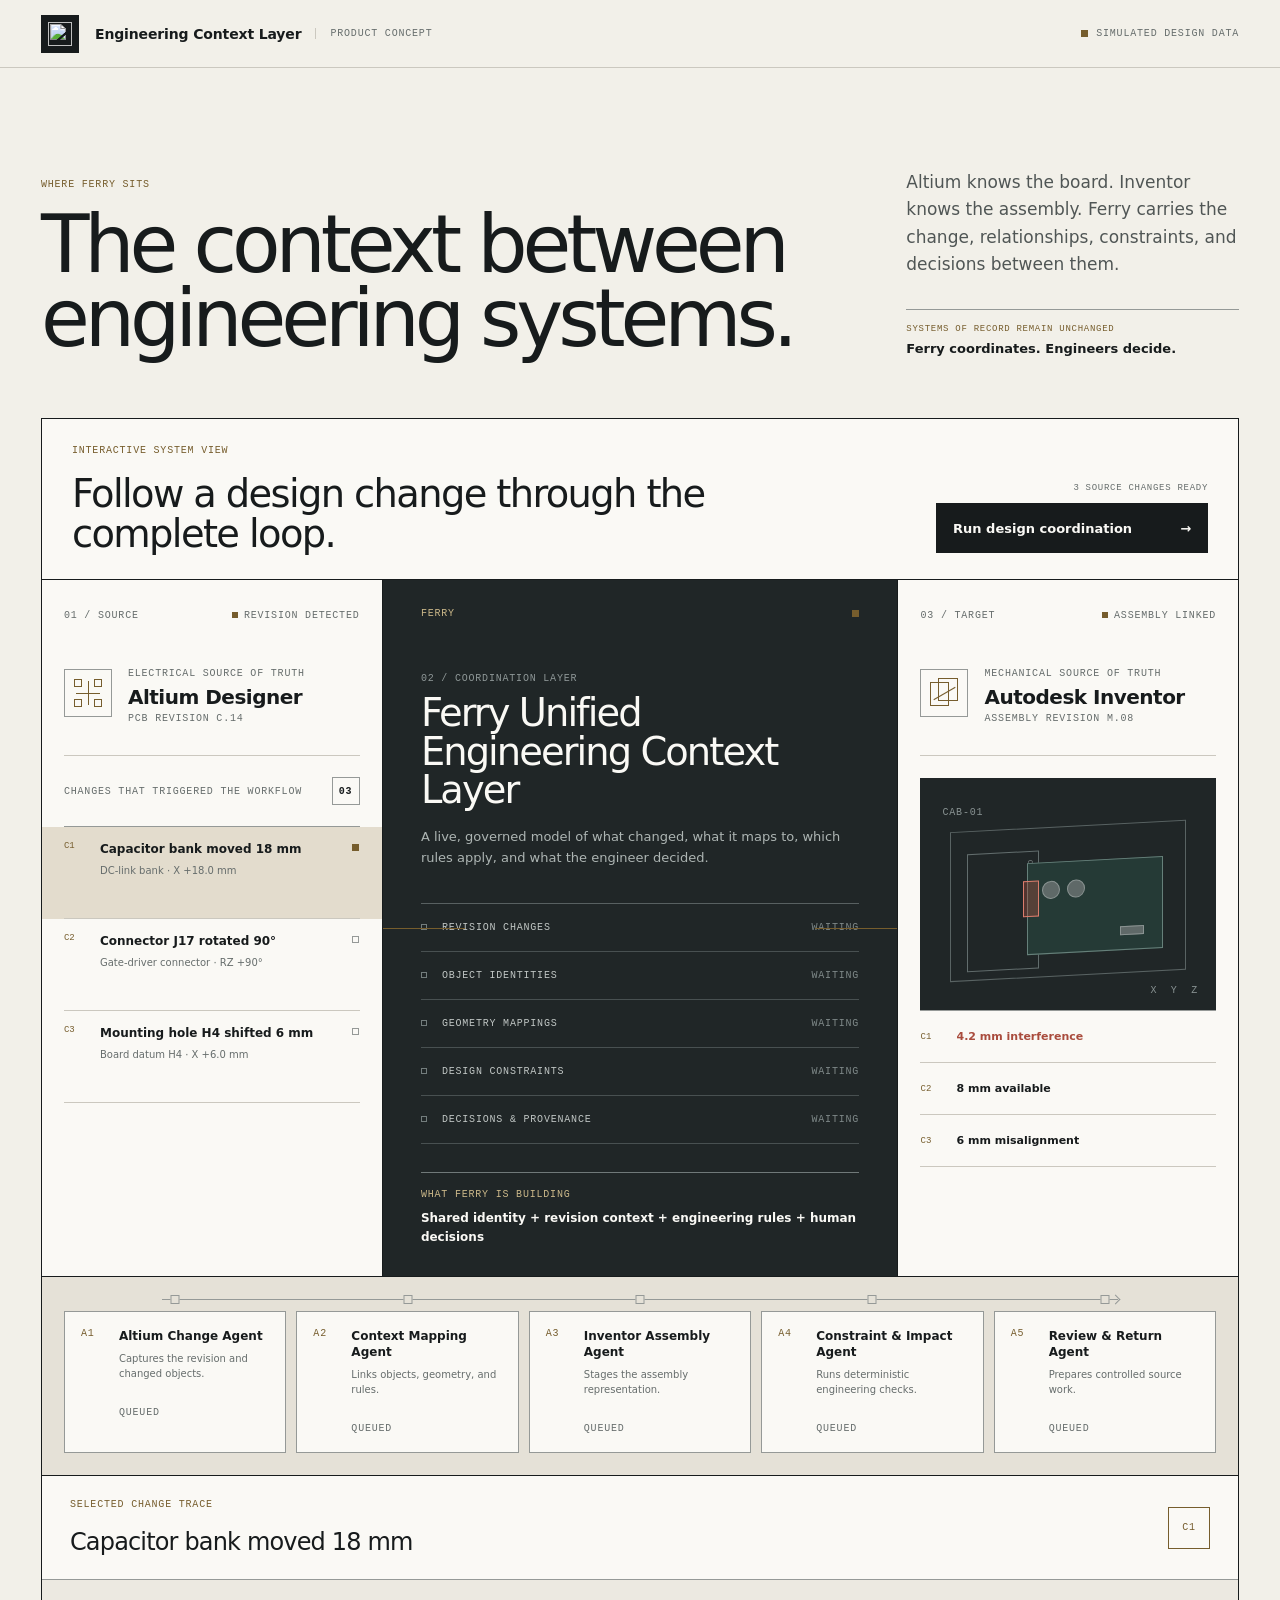
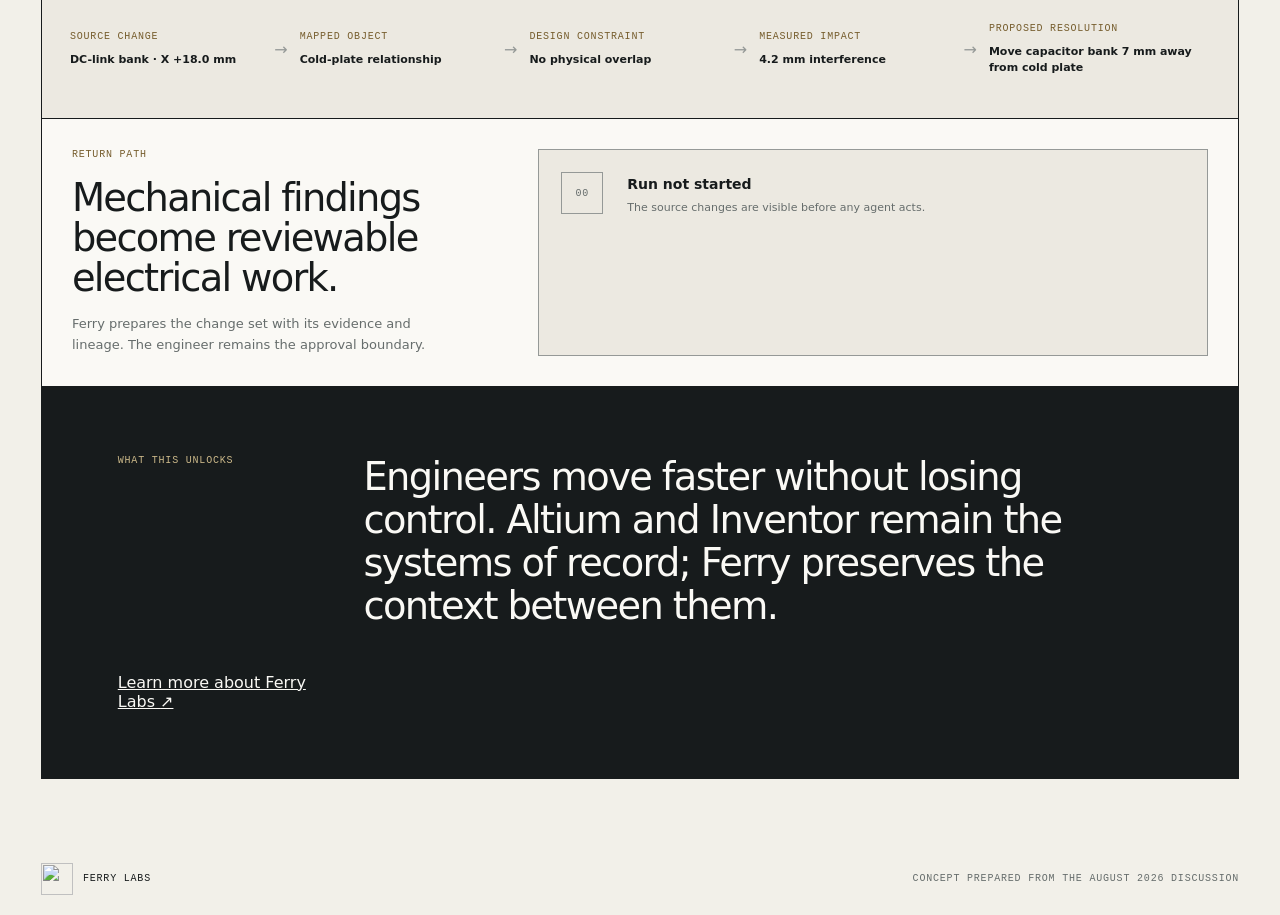
==== commit fbc8c329: "Add Ferry website CTA in hyperscale-bridge.html" ====
--- a/hyperscale-bridge.html
+++ b/hyperscale-bridge.html
@@ -243,6 +243,7 @@
     <section class="outcome">
       <span>What this unlocks</span>
       <p>Engineers move faster without losing control. Altium and Inventor remain the systems of record; Ferry preserves the context between them.</p>
+      <a class="outcome-link" href="https://ferrylabs.ai/">Learn more about Ferry Labs <span aria-hidden="true">↗</span></a>
     </section>
   </main>
 
--- a/hyperscale-bridge.css
+++ b/hyperscale-bridge.css
@@ -965,7 +965,7 @@
   min-height: 330px;
   padding: 68px clamp(28px, 6vw, 90px);
   display: grid;
-  grid-template-columns: minmax(140px, 0.25fr) minmax(400px, 1fr) auto;
+  grid-template-columns: minmax(140px, 0.25fr) minmax(400px, 1fr);
   align-items: end;
   gap: 46px;
   background: var(--ink);
@@ -985,26 +985,6 @@
   line-height: 1.12;
 }
 
-.outcome a {
-  min-width: 248px;
-  min-height: 58px;
-  padding: 0 18px;
-  display: flex;
-  align-items: center;
-  justify-content: space-between;
-  gap: 24px;
-  border: 1px solid #777f7f;
-  color: var(--surface);
-  font-size: 12px;
-  font-weight: 600;
-  text-decoration: none;
-}
-
-.outcome a:hover {
-  border-color: #cbb889;
-  color: #e7d4a4;
-}
-
 footer {
   min-height: 72px;
   padding: 0 var(--pad);
@@ -1013,6 +993,24 @@
   justify-content: space-between;
   gap: 20px;
   color: var(--steel);
+}
+
+.footer-brand {
+  display: inline-flex;
+  align-items: center;
+  gap: 10px;
+  color: var(--ink);
+  text-decoration: none;
+}
+
+.footer-brand img {
+  width: 32px;
+  height: 32px;
+  object-fit: contain;
+}
+
+.footer-brand:hover {
+  color: var(--brass);
 }
 
 .when-not-ready,
@@ -1098,10 +1096,6 @@
     grid-template-columns: 150px 1fr;
   }
 
-  .outcome a {
-    grid-column: 2;
-    max-width: 300px;
-  }
 }
 
 @media (max-width: 760px) {
@@ -1187,8 +1181,7 @@
     border-top: 1px solid var(--ink);
   }
 
-  .target-node .node-heading,
-  .outcome a {
+  .target-node .node-heading {
     grid-column: 1;
   }
 
@@ -1240,10 +1233,6 @@
     padding: 54px 22px 24px;
     align-items: start;
     gap: 36px;
-  }
-
-  .outcome a {
-    min-width: 0;
   }
 
   footer {
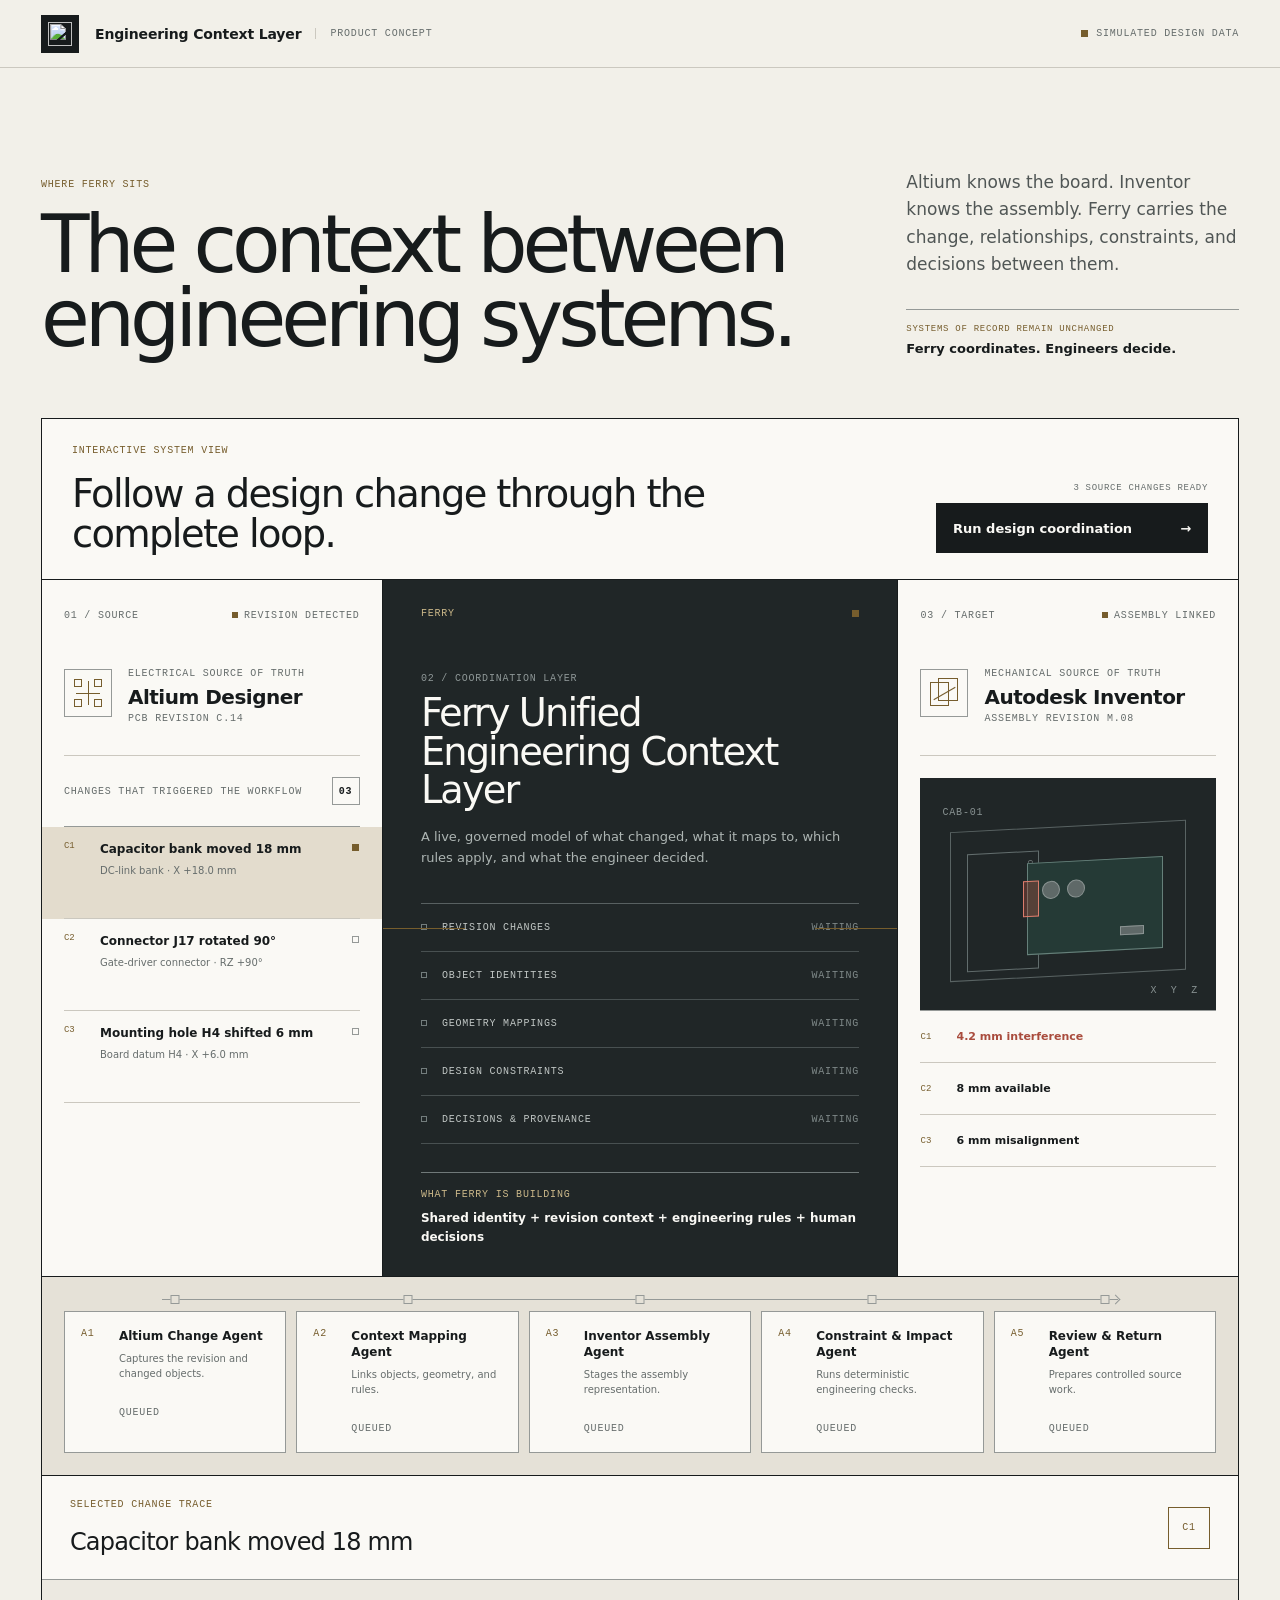
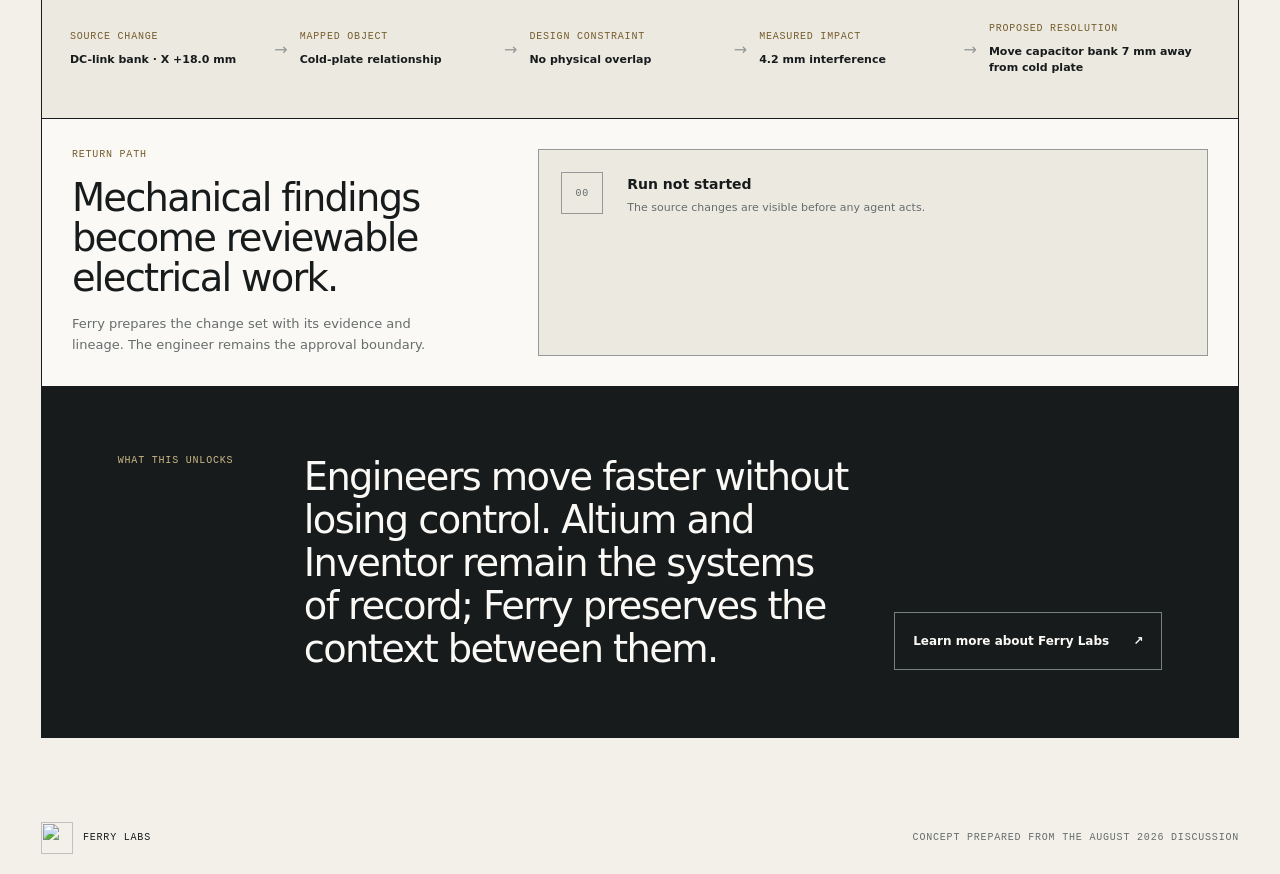
==== commit de9a6562: "Use clean URLs in hyperscale-bridge.html" ====
--- a/hyperscale-bridge.html
+++ b/hyperscale-bridge.html
@@ -12,7 +12,7 @@
 </head>
 <body>
   <header class="topbar">
-    <a class="ferry-mark" href="index.html" aria-label="Ferry Labs home">
+    <a class="ferry-mark" href="/" aria-label="Ferry Labs home">
       <img src="ferry-logo-mark.png" alt="" width="40" height="40">
     </a>
     <div class="product-lockup">
--- a/hyperscale-bridge.css
+++ b/hyperscale-bridge.css
@@ -965,7 +965,7 @@
   min-height: 330px;
   padding: 68px clamp(28px, 6vw, 90px);
   display: grid;
-  grid-template-columns: minmax(140px, 0.25fr) minmax(400px, 1fr);
+  grid-template-columns: minmax(140px, 0.25fr) minmax(400px, 1fr) auto;
   align-items: end;
   gap: 46px;
   background: var(--ink);
@@ -983,6 +983,26 @@
   font-size: clamp(25px, 3vw, 44px);
   letter-spacing: -0.042em;
   line-height: 1.12;
+}
+
+.outcome-link {
+  min-height: 58px;
+  padding: 0 18px;
+  display: inline-flex;
+  align-items: center;
+  justify-content: space-between;
+  gap: 24px;
+  border: 1px solid #777f7f;
+  color: var(--surface);
+  font-size: 12px;
+  font-weight: 600;
+  text-decoration: none;
+  white-space: nowrap;
+}
+
+.outcome-link:hover {
+  border-color: #cbb889;
+  color: #e7d4a4;
 }
 
 footer {
@@ -1096,6 +1116,11 @@
     grid-template-columns: 150px 1fr;
   }
 
+  .outcome-link {
+    grid-column: 2;
+    max-width: 280px;
+  }
+
 }
 
 @media (max-width: 760px) {
@@ -1185,6 +1210,13 @@
     grid-column: 1;
   }
 
+  .outcome-link {
+    grid-column: 1;
+    width: 100%;
+    max-width: none;
+    white-space: normal;
+  }
+
   .system-identity {
     min-height: 110px;
   }
